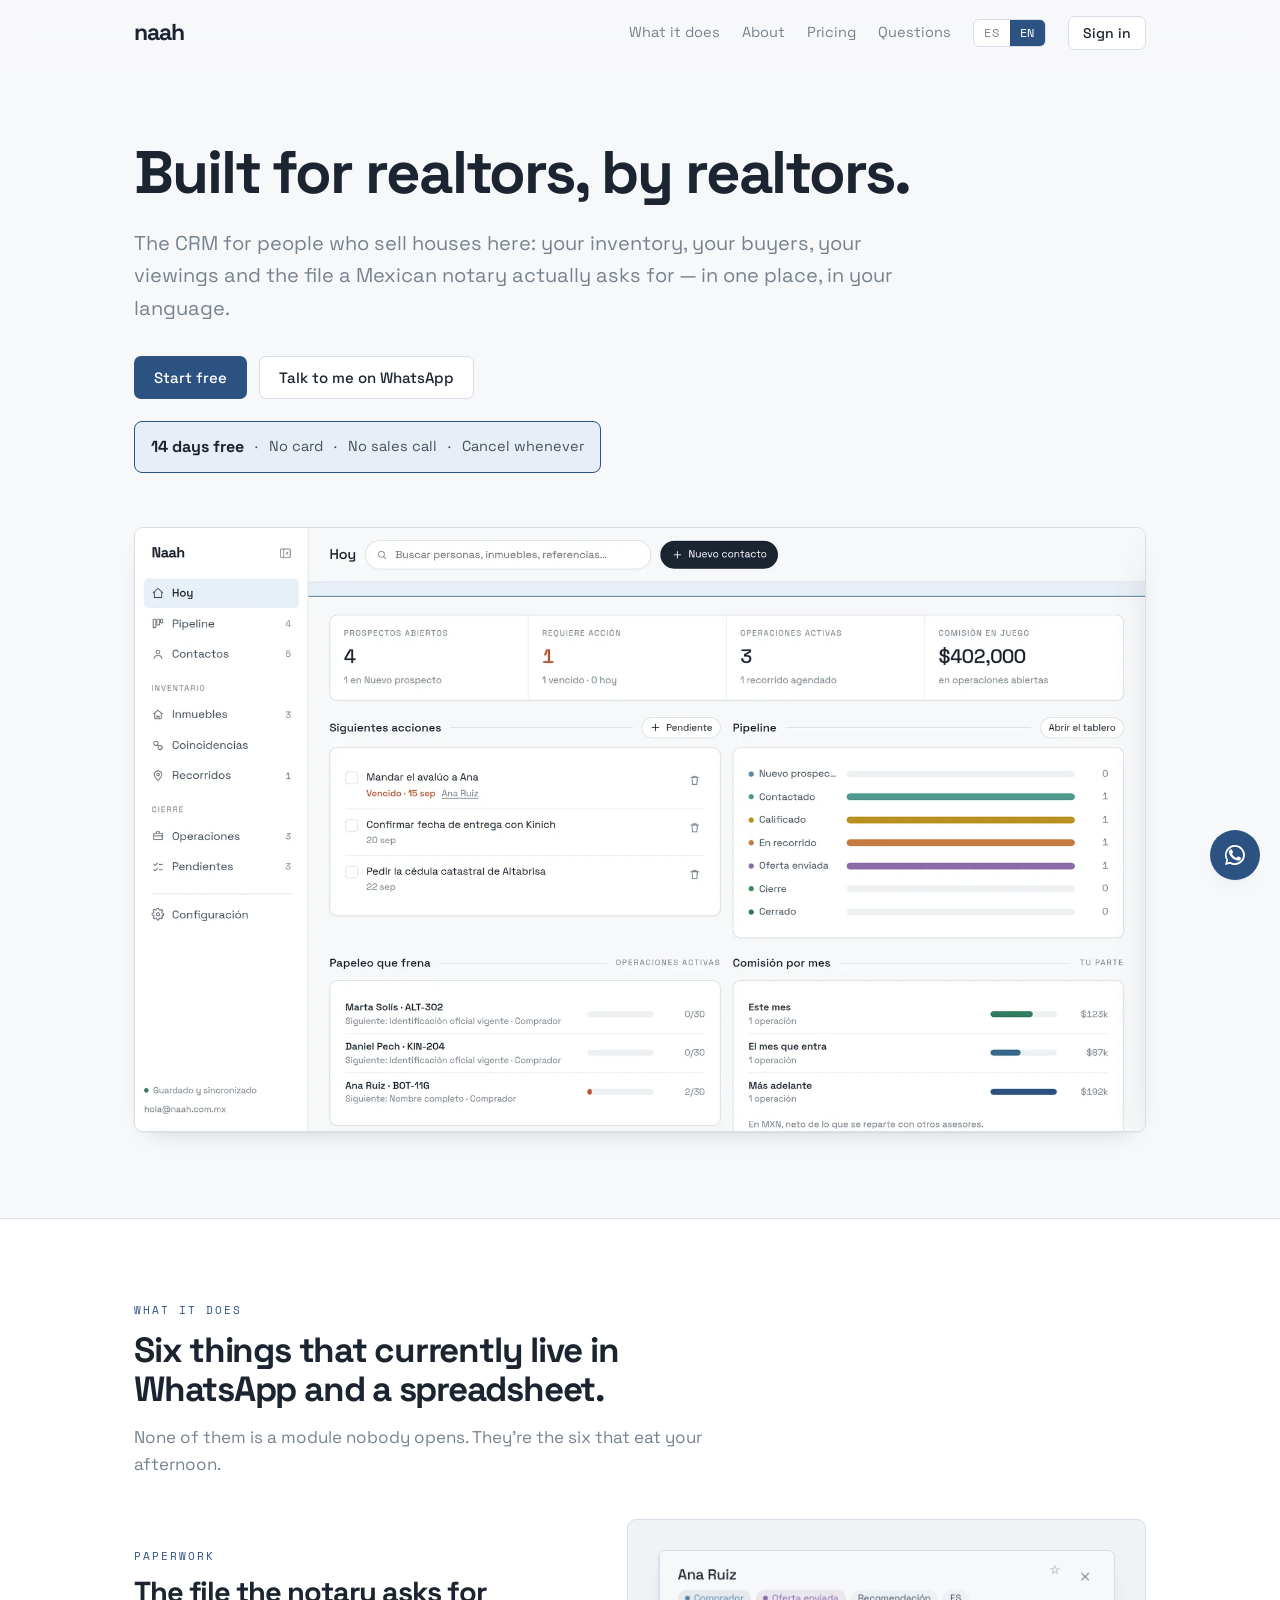
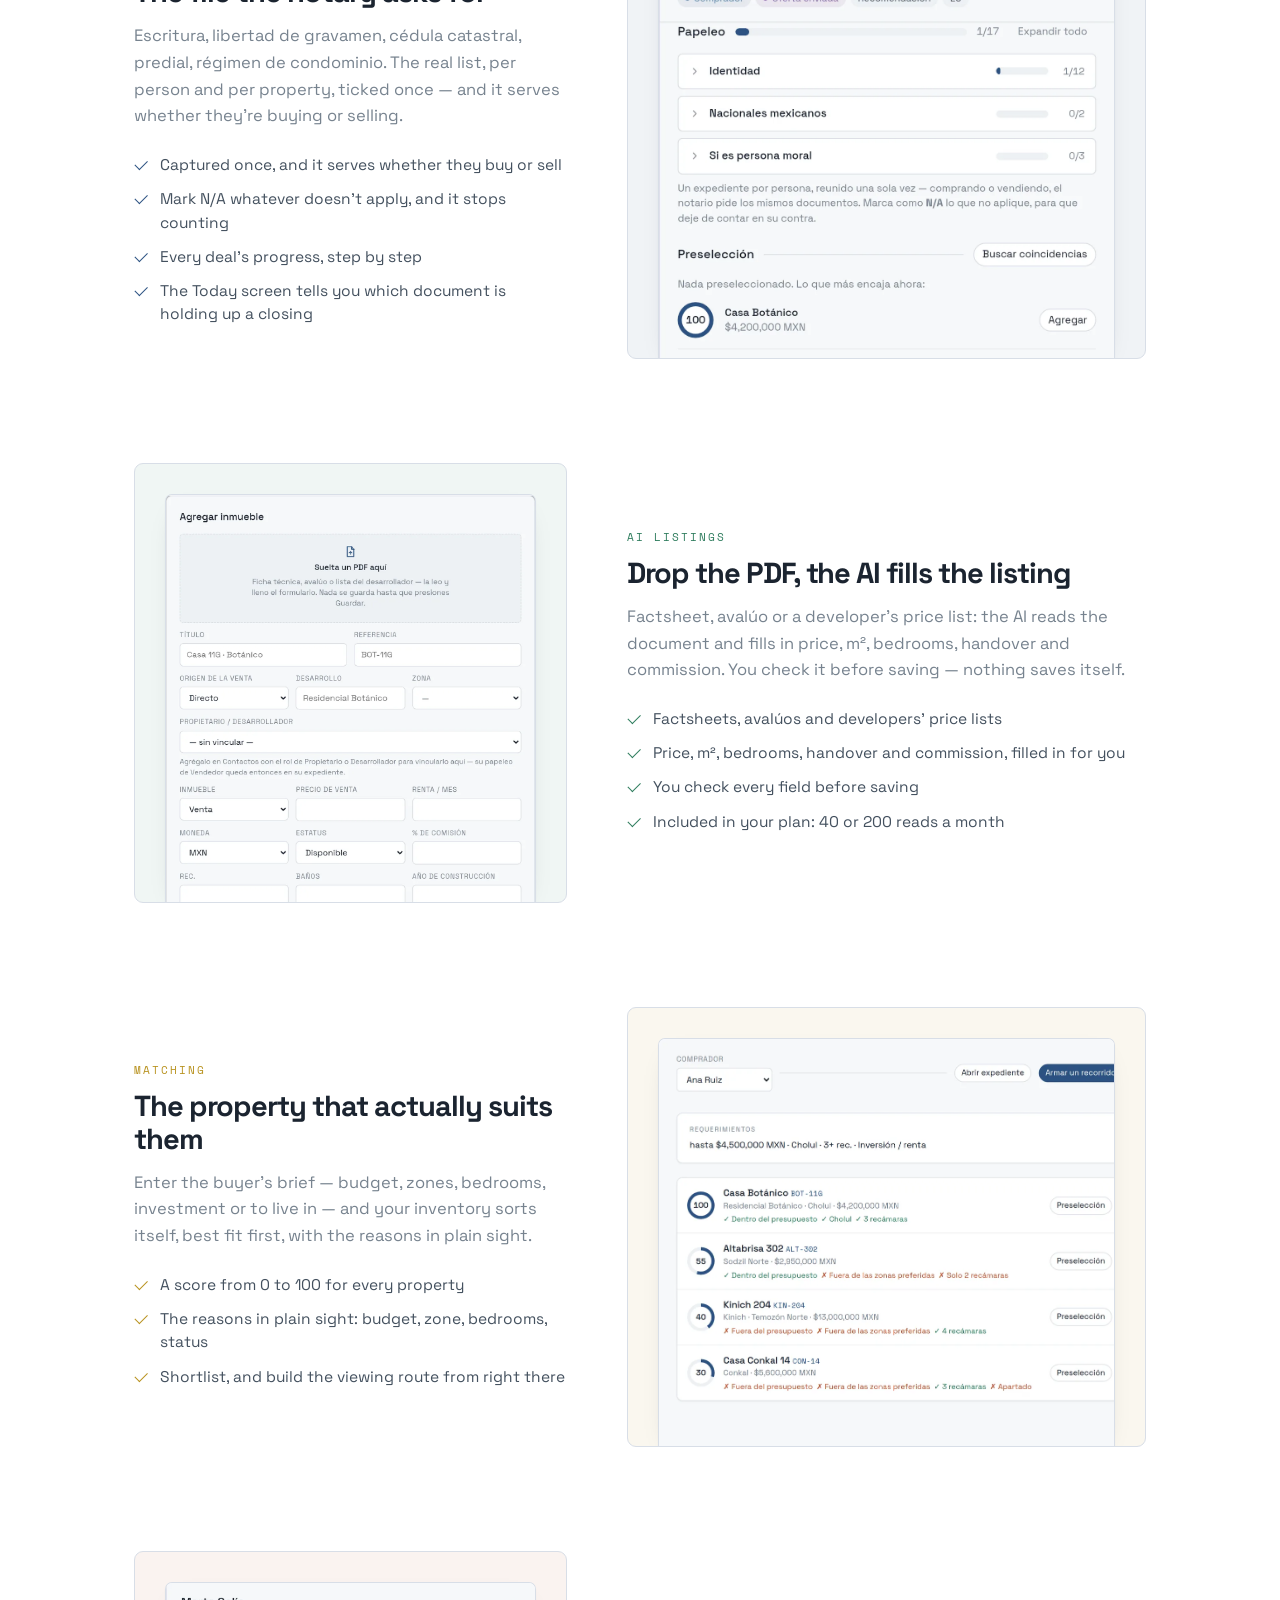
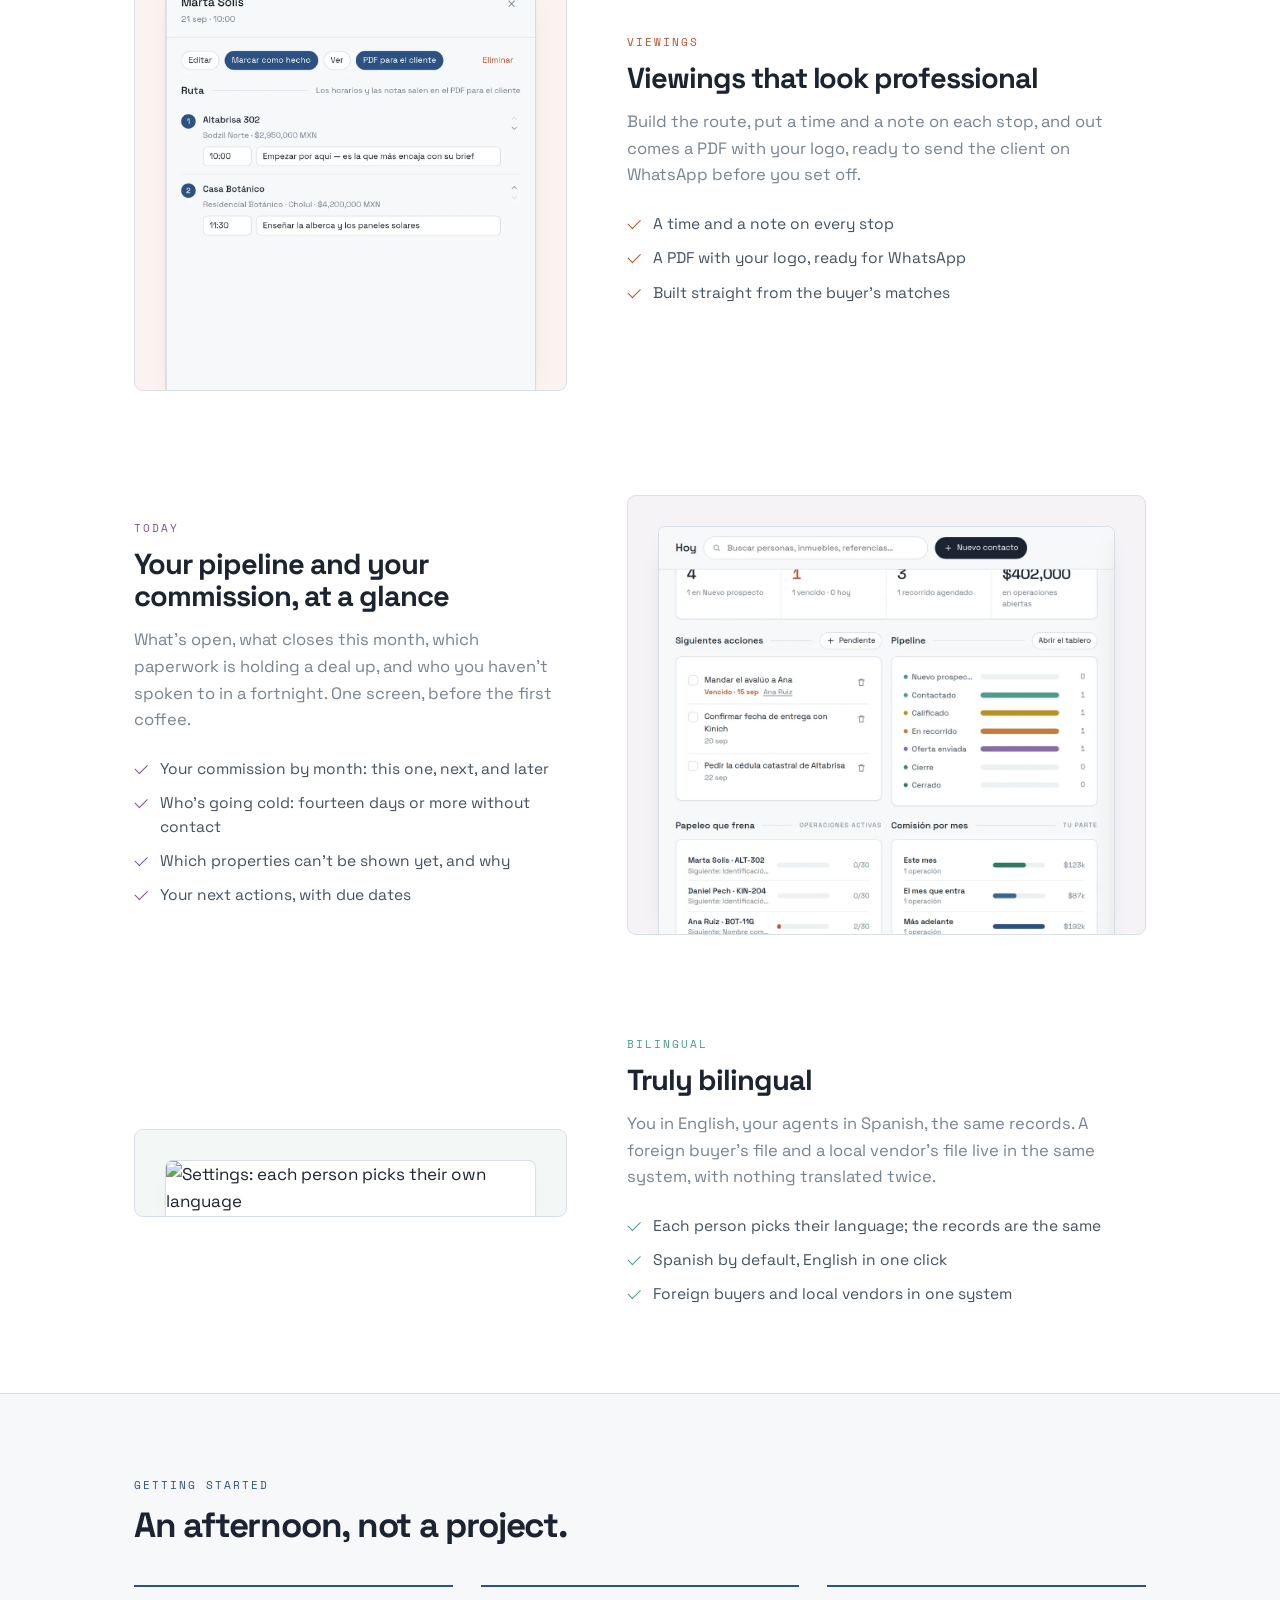
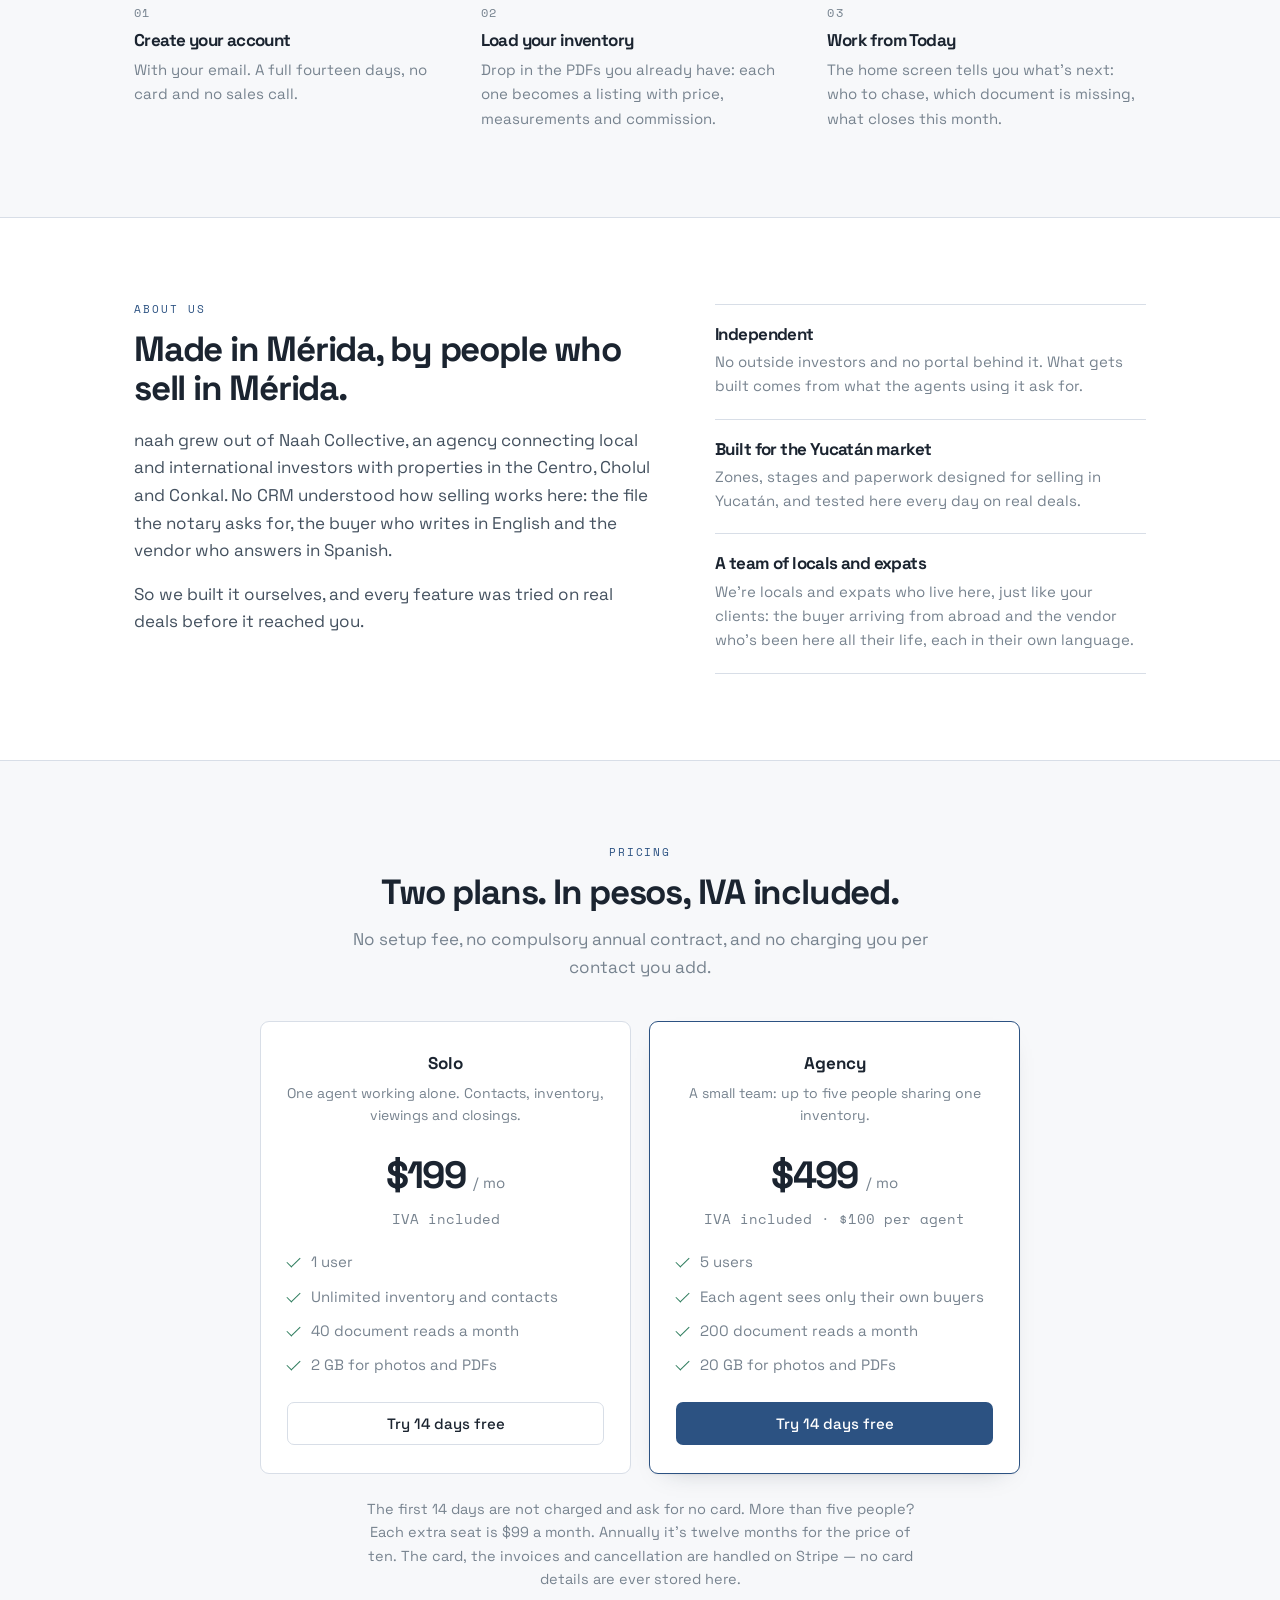
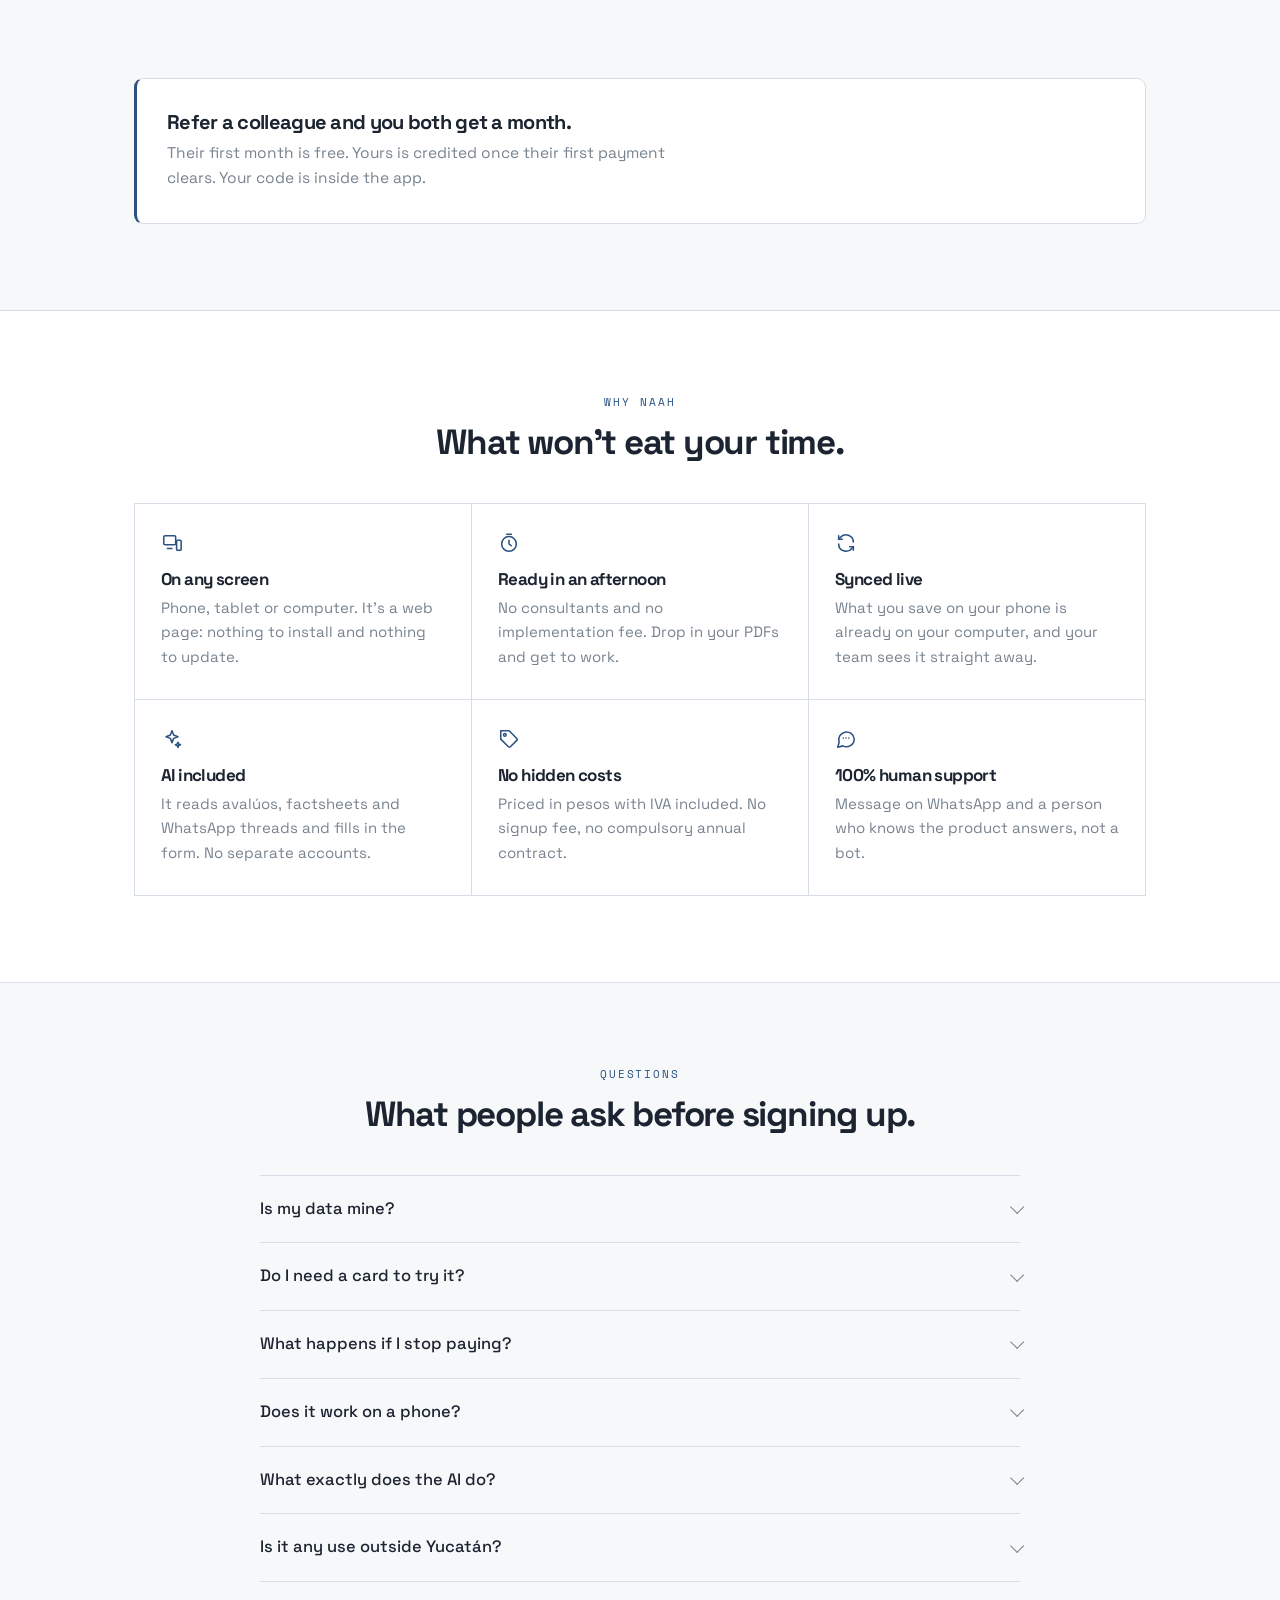
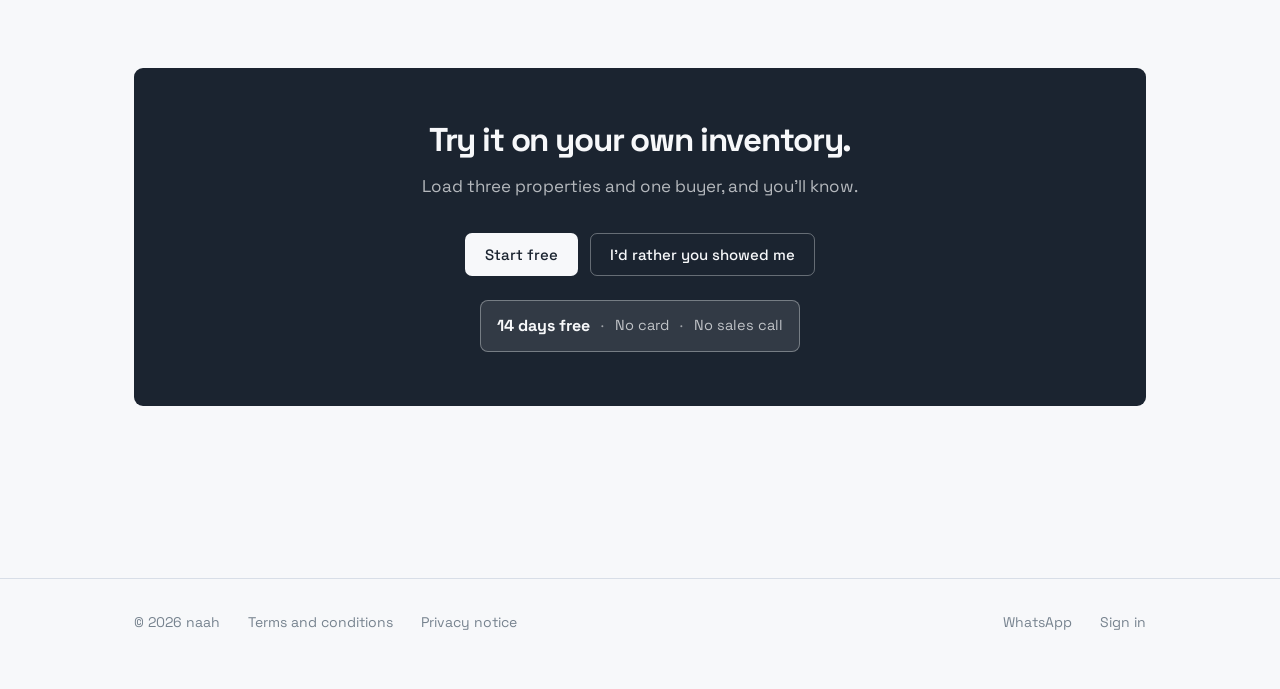
==== index.html @ 0af2cbfb "bilingual image" ====
<!doctype html>
<html lang="es">
<head>
<meta charset="utf-8">
<meta name="viewport" content="width=device-width,initial-scale=1,viewport-fit=cover">
<title>naah — CRM inmobiliario</title>
<meta name="description" content="Hecho por asesores, para asesores. Cartera, prospectos, recorridos y el expediente que pide el notario, en un solo lugar. En español y en inglés. 14 días gratis, sin tarjeta.">
<meta name="theme-color" content="#F7F8FA">
<link rel="canonical" href="https://www.naah.com.mx/">

<meta property="og:type" content="website">
<meta property="og:site_name" content="naah">
<meta property="og:title" content="naah — CRM inmobiliario">
<meta property="og:description" content="Hecho por asesores, para asesores. Tu cartera, tus prospectos y tu papeleo en un solo lugar.">
<meta property="og:url" content="https://www.naah.com.mx/">
<meta property="og:image" content="https://www.naah.com.mx/naah-share.jpg">
<meta property="og:image:type" content="image/jpeg">
<meta property="og:image:width" content="1200">
<meta property="og:image:height" content="630">
<meta property="og:image:alt" content="naah, CRM inmobiliario: hecho por asesores, para asesores.">
<meta property="og:locale" content="es_MX">
<meta property="og:locale:alternate" content="en_US">
<meta name="twitter:card" content="summary_large_image">
<meta name="twitter:image" content="https://www.naah.com.mx/naah-share.jpg">

<link rel="preconnect" href="https://fonts.googleapis.com">
<link rel="preconnect" href="https://fonts.gstatic.com" crossorigin>
<link rel="stylesheet" href="https://fonts.googleapis.com/css2?family=Space+Grotesk:wght@400;500;700&family=Space+Mono:wght@400;700&display=swap">

<link rel="icon" href="data:image/svg+xml,<svg xmlns='http://www.w3.org/2000/svg' viewBox='0 0 100 100'><rect width='100' height='100' rx='22' fill='%232C5282'/><g transform='translate(50 50) scale(0.74) translate(-50 -50)'><path d='M16 84V52a34 34 0 0 1 68 0v32H64V52a14 14 0 0 0-28 0v32Z' fill='%23FFFDF8'/></g></svg>">

<style>
/* ============================================================
   naah — Harbour. Cool greys, one blue, and colour kept back for
   the six things the product actually does.

   Light only, on purpose: this page is read once, in daylight,
   usually on a phone between viewings.
   ============================================================ */
:root{
  color-scheme: light;
  --ground:#F7F8FA;
  --paper:#FFFFFF;
  --ink:#1B2430;
  --ink-2:#44515F;
  --muted:#77838F;
  --line:#D8DEE7;
  --line-soft:#EAEEF3;
  --accent:#2C5282;
  --accent-deep:#23436B;
  --accent-on:#FFFFFF;
  --wash:#E7EEF6;
  --good:#2F7D5E;
  --shadow:0 1px 2px rgba(27,36,48,.04), 0 10px 26px -18px rgba(27,36,48,.35);
  --radius:9px;
}

*{box-sizing:border-box}
html{scroll-behavior:smooth}
body{
  margin:0; background:var(--ground); color:var(--ink);
  font:400 17px/1.62 "Space Grotesk", system-ui, -apple-system, sans-serif;
  -webkit-font-smoothing:antialiased;
}
.wrap{max-width:1060px;margin:0 auto;padding:0 24px}
h1,h2,h3{margin:0;line-height:1.13;letter-spacing:-.035em;font-weight:700}
p{margin:0}
a{color:inherit}
code{font-family:"Space Mono",ui-monospace,monospace;font-size:.9em}

/* --- top bar --- */
header{
  position:sticky;top:0;z-index:50;
  background:color-mix(in srgb, var(--ground) 88%, transparent);
  backdrop-filter:saturate(140%) blur(12px);
  border-bottom:1px solid transparent;transition:border-color .2s;
}
header.scrolled{border-bottom-color:var(--line)}
.bar{display:flex;align-items:center;gap:16px;height:66px}
.mark{text-decoration:none;font-weight:700;font-size:23px;letter-spacing:-.05em}
.bar nav{margin-left:auto;display:flex;align-items:center;gap:22px}
.bar nav a.navlink{color:var(--muted);text-decoration:none;font-size:14.5px}
.bar nav a.navlink:hover{color:var(--ink)}
@media (max-width:780px){ .bar nav a.navlink{display:none} }

.langtog{display:flex;border:1px solid var(--line);border-radius:6px;overflow:hidden;background:var(--paper)}
.langtog button{
  border:0;background:transparent;color:var(--muted);cursor:pointer;
  font:400 12px/1 "Space Mono",monospace;padding:7px 10px;letter-spacing:.06em;
}
.langtog button[aria-pressed="true"]{background:var(--accent);color:var(--accent-on)}

.btn{
  display:inline-flex;align-items:center;justify-content:center;gap:8px;
  border-radius:7px;text-decoration:none;cursor:pointer;border:1px solid transparent;
  font:500 15px/1 "Space Grotesk",sans-serif;padding:13px 19px;white-space:nowrap;
  transition:transform .12s ease, box-shadow .12s ease, background .12s ease, border-color .12s ease;
}
.btn:active{transform:translateY(1px)}
.btn-primary{background:var(--accent);color:var(--accent-on)}
.btn-primary:hover{background:var(--accent-deep);box-shadow:var(--shadow)}
.btn-ghost{background:var(--paper);color:var(--ink);border-color:var(--line)}
.btn-ghost:hover{border-color:var(--accent)}
.btn-sm{padding:9px 14px;font-size:14px}
.btn svg{width:17px;height:17px;flex:none}

/* --- hero --- */
.hero{padding:72px 0 0;max-width:820px}
.hero h1{font-size:clamp(36px,5.8vw,60px)}
.hero .lede{margin-top:20px;font-size:clamp(17px,2.1vw,20px);color:var(--muted);max-width:60ch}
.cta{display:flex;flex-wrap:wrap;gap:12px;margin-top:32px}

/* The trial is the whole offer, so it gets its own box rather than a
   footnote in grey. */
.trial{
  margin-top:22px;display:inline-flex;align-items:center;gap:11px;flex-wrap:wrap;
  background:var(--wash);border:1px solid var(--accent);
  border-radius:8px;padding:12px 16px;
}
.trial b{font-size:16px}
.trial span{color:var(--ink-2);font-size:14.5px}
.trial .dot{color:var(--accent)}

/* --- one still screen under the hero --- */
.reel{margin:54px 0 86px}
.reel .frame{
  border:1px solid var(--line);border-radius:var(--radius);background:var(--paper);
  box-shadow:var(--shadow);overflow:hidden;
}
.reel .frame img{display:block;width:100%;height:auto}

/* --- sections --- */
/* The header is sticky, so an anchor jump has to stop short of it or
   the heading it jumped to ends up underneath. */
section[id], #top{scroll-margin-top:84px}
section{padding:86px 0}
/* Sections alternate between the grey ground and white sheets with a
   faint rule top and bottom, so the page reads as chapters rather
   than one long scroll. Two grey sections in a row share their gap. */
section:not(.sheet) + section:not(.sheet){padding-top:0}
.sheet{background:var(--paper);border-top:1px solid var(--line);border-bottom:1px solid var(--line)}
.sechead{max-width:640px;margin-bottom:40px}
.sechead.mid{margin-left:auto;margin-right:auto;text-align:center}
.sechead h2{font-size:clamp(26px,3.6vw,35px)}
.sechead p{margin-top:14px;color:var(--muted);font-size:17px}
.kicker{
  font:400 11px/1 "Space Mono",ui-monospace,monospace;letter-spacing:.18em;
  text-transform:uppercase;color:var(--accent);display:block;margin-bottom:15px;
}

/* --- the six things, one row each, screen alternating sides ---
   Each keeps its own hue, but only on the label, the ticks and a
   faint wash behind its screen. */
.feats{display:grid;gap:104px}
.feat{display:grid;grid-template-columns:minmax(0,5fr) minmax(0,6fr);gap:60px;align-items:center}
.feat:nth-child(even) .copy{order:2}
.feat .tag{
  font:400 11px/1 "Space Mono",ui-monospace,monospace;letter-spacing:.18em;
  text-transform:uppercase;color:var(--hue);display:block;margin-bottom:14px;
}
.feat h3{font-size:clamp(23px,2.7vw,29px);margin-bottom:14px}
.feat p{color:var(--muted);font-size:16.5px}
.feat ul{list-style:none;margin:24px 0 0;padding:0;display:grid;gap:11px}
.feat li{position:relative;padding-left:26px;font-size:15.5px;color:var(--ink-2);line-height:1.5}
.feat li::before{
  content:"";position:absolute;left:1px;top:6px;width:11px;height:5.5px;
  border-left:1.8px solid var(--hue);border-bottom:1.8px solid var(--hue);
  transform:rotate(-45deg);
}
/* The screens are tall crops of the app; the frame shows the top of
   each, which is where the point of it sits. */
.feat .shot{
  margin:0;height:440px;overflow:hidden;
  padding:30px 30px 0;border-radius:var(--radius);border:1px solid var(--line);
  background:color-mix(in srgb, var(--hue) 7%, var(--paper));
}
.feat .shot img{
  display:block;width:100%;height:100%;object-fit:cover;object-position:left top;
  border:1px solid var(--line);border-bottom:0;border-radius:7px 7px 0 0;
  box-shadow:var(--shadow);background:var(--paper);
}
/* A screen that is wider than tall is shown whole, and the frame
   follows its height instead of cropping it. */
.feat .shot.fit{height:auto}
.feat .shot.fit img{height:auto;object-fit:initial}
@media (max-width:820px){
  .feats{gap:72px}
  .feat{grid-template-columns:1fr;gap:28px}
  .feat:nth-child(even) .copy{order:0}
  .feat .shot{height:340px;padding:20px 20px 0}
}

/* --- about --- */
.about{display:grid;grid-template-columns:minmax(0,6fr) minmax(0,5fr);gap:64px;align-items:start}
.about .sechead{margin-bottom:0}
.about .story{margin-top:18px;color:var(--ink-2);font-size:17px;display:grid;gap:16px;max-width:58ch}
.about .facts{display:grid;gap:0;border-top:1px solid var(--line)}
.about .fact{padding:20px 0;border-bottom:1px solid var(--line)}
.about .fact h3{font-size:17px;margin-bottom:6px}
.about .fact p{color:var(--muted);font-size:15px}
@media (max-width:820px){ .about{grid-template-columns:1fr;gap:36px} }

/* --- why naah: six short reasons on a hairline grid --- */
.whys{
  display:grid;grid-template-columns:repeat(3,1fr);
  border-top:1px solid var(--line);border-left:1px solid var(--line);
}
.why{padding:28px 26px 30px;border-right:1px solid var(--line);border-bottom:1px solid var(--line)}
.why svg{width:22px;height:22px;stroke:var(--accent);fill:none;stroke-width:1.7;
  stroke-linecap:round;stroke-linejoin:round;display:block;margin-bottom:16px}
.why h3{font-size:17px;margin-bottom:7px}
.why p{color:var(--muted);font-size:15px}
@media (max-width:920px){ .whys{grid-template-columns:repeat(2,1fr)} }
@media (max-width:600px){ .whys{grid-template-columns:1fr} }

/* --- steps --- */
.steps{display:grid;gap:28px;grid-template-columns:repeat(3,1fr);counter-reset:s}
@media (max-width:780px){ .steps{grid-template-columns:1fr;gap:22px} }
.step{padding-top:20px;border-top:2px solid var(--accent);counter-increment:s}
.step::before{
  content:counter(s,decimal-leading-zero);display:block;margin-bottom:12px;
  font:400 11.5px/1 "Space Mono",ui-monospace,monospace;color:var(--muted);letter-spacing:.12em;
}
.step h3{font-size:17px;margin-bottom:8px}
.step p{color:var(--muted);font-size:15px}

/* --- pricing, centred --- */
.plans{display:grid;gap:18px;grid-template-columns:repeat(2,1fr);max-width:760px;margin:0 auto}
@media (max-width:700px){ .plans{grid-template-columns:1fr} }
.plan{
  background:var(--paper);border:1px solid var(--line);border-radius:var(--radius);
  padding:28px 26px;display:flex;flex-direction:column;text-align:center;
}
.plan.featured{border-color:var(--accent);box-shadow:var(--shadow)}
.plan .pname{font-weight:700;font-size:17px}
.plan .pwho{color:var(--muted);font-size:14px;margin-top:4px;min-height:44px}
.plan .price{margin:18px 0 2px;font-size:38px;font-weight:700;letter-spacing:-.045em}
.plan .price span{font-size:15px;font-weight:400;color:var(--muted);letter-spacing:0}
.plan .iva{font-size:13.5px;color:var(--muted);font-family:"Space Mono",monospace}
.plan ul{list-style:none;margin:20px 0 24px;padding:0;display:grid;gap:10px;text-align:left}
.plan li{position:relative;padding-left:24px;font-size:15px;color:var(--muted)}
.plan li::before{
  content:"";position:absolute;left:0;top:7px;width:12px;height:6px;
  border-left:1.8px solid var(--good);border-bottom:1.8px solid var(--good);
  transform:rotate(-45deg);
}
.plan .btn{margin-top:auto}
.pricenote{margin:24px auto 0;font-size:14.5px;color:var(--muted);max-width:62ch;text-align:center}

/* --- referral --- */
.refer{
  background:var(--paper);border:1px solid var(--line);border-left:3px solid var(--accent);
  border-radius:var(--radius);padding:32px 30px;
}
.refer h3{font-size:20px;margin-bottom:8px}
.refer p{color:var(--muted);font-size:15.5px;max-width:52ch}

/* --- faq --- */
.faq{max-width:760px;border-top:1px solid var(--line);margin:0 auto}
.faq details{border-bottom:1px solid var(--line)}
.faq summary{
  cursor:pointer;list-style:none;padding:20px 0;font-weight:500;font-size:16.5px;
  display:flex;align-items:center;gap:14px;
}
.faq summary::-webkit-details-marker{display:none}
.faq summary::after{
  content:"";margin-left:auto;width:9px;height:9px;flex:none;
  border-right:1.7px solid var(--muted);border-bottom:1.7px solid var(--muted);
  transform:rotate(45deg) translateY(-3px);transition:transform .18s ease;
}
.faq details[open] summary::after{transform:rotate(225deg) translateY(-2px)}
.faq .ans{padding:0 0 22px;color:var(--muted);font-size:15.5px;max-width:64ch}

/* --- closing band --- */
.band{
  background:var(--ink);color:#F7F8FA;border-radius:var(--radius);
  padding:54px 44px;text-align:center;
}
.band h2{font-size:clamp(25px,3.4vw,33px)}
.band p{margin-top:14px;color:rgba(247,248,250,.7);font-size:17px}
.band .cta{justify-content:center}
.band .btn-primary{background:#F7F8FA;color:var(--ink)}
.band .btn-primary:hover{background:#fff}
.band .btn-ghost{background:transparent;color:#F7F8FA;border-color:rgba(247,248,250,.34)}
.band .btn-ghost:hover{border-color:#F7F8FA}
.band .trial{
  background:rgba(247,248,250,.1);border-color:rgba(247,248,250,.35);
  color:#F7F8FA;margin-top:24px;
}
.band .trial span{color:rgba(247,248,250,.72)}
.band .trial .dot{color:rgba(247,248,250,.55)}

/* --- footer --- */
footer{margin-top:86px;border-top:1px solid var(--line);padding:32px 0 56px}
.foot{display:flex;flex-wrap:wrap;gap:14px 28px;align-items:center;font-size:14px;color:var(--muted)}
.foot a{text-decoration:none}
.foot a:hover{color:var(--ink)}
.foot .spacer{margin-left:auto}

.wafloat{
  position:fixed;right:20px;bottom:20px;z-index:60;
  width:50px;height:50px;border-radius:50%;display:grid;place-items:center;
  background:var(--accent);color:#fff;box-shadow:var(--shadow);
  text-decoration:none;transition:transform .14s ease;
}
.wafloat:hover{transform:scale(1.06)}
.wafloat svg{width:24px;height:24px;fill:currentColor}
@media (max-width:640px){ .wafloat{right:14px;bottom:14px} }

@media (prefers-reduced-motion: reduce){
  *{transition:none !important;animation:none !important}
  html{scroll-behavior:auto}
}
</style>
</head>

<body>

<header id="top">
  <div class="wrap bar">
    <a class="mark" href="#top">naah</a>
    <nav>
      <a class="navlink" href="#que-hace" data-t="nav1">Qué hace</a>
      <a class="navlink" href="#nosotros" data-t="nav4">Nosotros</a>
      <a class="navlink" href="#precios" data-t="nav2">Precios</a>
      <a class="navlink" href="#preguntas" data-t="nav3">Preguntas</a>
      <div class="langtog" role="group" aria-label="Idioma / Language">
        <button type="button" data-lang="es" aria-pressed="true">ES</button>
        <button type="button" data-lang="en" aria-pressed="false">EN</button>
      </div>
      <a class="btn btn-ghost btn-sm js-app" href="#" data-t="signin">Entrar</a>
    </nav>
  </div>
</header>

<main>

  <div class="wrap">
    <div class="hero">
      <h1 data-t="h1">Hecho por asesores, para asesores.</h1>
      <p class="lede" data-t="lede">El CRM para quien vende casas aquí: tu cartera, tus prospectos, tus recorridos y el expediente que pide el notario, en un solo lugar y en tu idioma.</p>
      <div class="cta">
        <a class="btn btn-primary js-app" href="#" data-t="cta1">Empieza gratis</a>
        <a class="btn btn-ghost js-wa" href="#" data-t="cta2">
          <svg viewBox="0 0 24 24" fill="currentColor" aria-hidden="true"><path d="M17.5 14.4c-.3-.2-1.7-.9-2-1-.3-.1-.5-.2-.7.1-.2.3-.7 1-.9 1.2-.2.2-.3.2-.6.1-1.8-.9-3-1.6-4.2-3.6-.3-.5.3-.5.9-1.6.1-.2 0-.4 0-.5 0-.2-.7-1.6-.9-2.2-.2-.6-.5-.5-.7-.5h-.6c-.2 0-.5.1-.8.4-.3.3-1 1-1 2.5s1.1 2.9 1.2 3.1c.2.2 2.1 3.2 5.1 4.4 1.9.8 2.6.9 3.5.8.6-.1 1.7-.7 1.9-1.4.2-.7.2-1.2.2-1.4-.1-.1-.3-.2-.5-.4z"/><path d="M12 2a10 10 0 00-8.6 15.1L2 22l5-1.3A10 10 0 1012 2zm0 18.2c-1.6 0-3.1-.4-4.4-1.2l-.3-.2-3 .8.8-2.9-.2-.3A8.2 8.2 0 1112 20.2z"/></svg>
          Habla conmigo por WhatsApp</a>
      </div>
      <p class="trial">
        <b data-t="trial1">14 días gratis</b>
        <span class="dot">·</span>
        <span data-t="trial2">Sin tarjeta</span>
        <span class="dot">·</span>
        <span data-t="trial3">Sin llamada de ventas</span>
        <span class="dot">·</span>
        <span data-t="trial4">Cancelas cuando quieras</span>
      </p>
    </div>

    <div class="reel">
      <div class="frame">
        <img src="shots/hoy.webp" width="1680" height="1003" alt="La pantalla de Hoy: prospectos, pendientes, pipeline y comisión" data-ta="heroalt">
      </div>
    </div>
  </div>


  <section id="que-hace" class="sheet">
    <div class="wrap">
      <div class="sechead">
        <span class="kicker" data-t="k1">Qué hace</span>
        <h2 data-t="h2a">Seis cosas que hoy viven en WhatsApp y en una hoja de cálculo.</h2>
        <p data-t="p2a">Ninguna es un módulo que nadie abre. Son las seis que te quitan la tarde.</p>
      </div>

      <div class="feats">

        <article class="feat" style="--hue:#2C5282">
          <div class="copy">
            <span class="tag" data-t="f1k">Expediente</span>
            <h3 data-t="f1h">El expediente que pide el notario</h3>
            <p data-t="f1p">Escritura, libertad de gravamen, cédula catastral, predial, régimen de condominio. La lista real, por persona y por inmueble, marcada una sola vez — y sirve igual si compra o si vende.</p>
            <ul>
            <li data-t="f1b1">Se captura una vez y sirve si compra o si vende</li>
            <li data-t="f1b2">Marcas N/A lo que no aplica, y deja de contar</li>
            <li data-t="f1b3">El avance de cada operación, paso por paso</li>
            <li data-t="f1b4">La pantalla de Hoy te dice qué papel está frenando un cierre</li>
            </ul>
          </div>
          <figure class="shot"><img src="shots/b1-expediente.webp" alt="El expediente de una compradora, con el avance de cada documento" data-ta="f1alt" loading="lazy"></figure>
        </article>

        <article class="feat" style="--hue:#2F7D5E">
          <div class="copy">
            <span class="tag" data-t="f2k">Fichas con IA</span>
            <h3 data-t="f2h">Sueltas el PDF y la IA llena la ficha</h3>
            <p data-t="f2p">Ficha técnica, avalúo o lista de precios del desarrollador: la inteligencia artificial lee el documento y llena precio, m², recámaras, entrega y comisión. Tú revisas antes de guardar — nada se guarda solo.</p>
            <ul>
            <li data-t="f2b1">Fichas técnicas, avalúos y listas de precios de desarrolladores</li>
            <li data-t="f2b2">Precio, m², recámaras, entrega y comisión, llenos por ti</li>
            <li data-t="f2b3">Revisas cada campo antes de guardar</li>
            <li data-t="f2b4">Incluido en tu plan: 40 o 200 lecturas al mes</li>
            </ul>
          </div>
          <figure class="shot"><img src="shots/b2-pdf.webp" alt="Un PDF soltado en el formulario de un inmueble nuevo" data-ta="f2alt" loading="lazy"></figure>
        </article>

        <article class="feat" style="--hue:#B8921F">
          <div class="copy">
            <span class="tag" data-t="f3k">Coincidencias</span>
            <h3 data-t="f3h">El inmueble que sí le sirve</h3>
            <p data-t="f3p">Capturas el brief del comprador — presupuesto, zonas, recámaras, si es inversión o para vivir — y tu inventario se ordena solo, del que más encaja al que menos, con el porqué a la vista.</p>
            <ul>
            <li data-t="f3b1">Una calificación de 0 a 100 para cada inmueble</li>
            <li data-t="f3b2">El porqué a la vista: presupuesto, zona, recámaras, estatus</li>
            <li data-t="f3b3">Preseleccionas y armas el recorrido desde ahí mismo</li>
            </ul>
          </div>
          <figure class="shot"><img src="shots/b3-match.webp" alt="El inventario ordenado contra el brief de un comprador" data-ta="f3alt" loading="lazy"></figure>
        </article>

        <article class="feat" style="--hue:#B4552F">
          <div class="copy">
            <span class="tag" data-t="f4k">Recorridos</span>
            <h3 data-t="f4h">Recorridos que se ven profesionales</h3>
            <p data-t="f4p">Armas la ruta, pones hora y notas en cada parada, y sale un PDF con tu logotipo listo para mandarle al cliente por WhatsApp antes de salir.</p>
            <ul>
            <li data-t="f4b1">Hora y nota en cada parada</li>
            <li data-t="f4b2">Un PDF con tu logotipo, listo para WhatsApp</li>
            <li data-t="f4b3">Se arma directo desde las coincidencias del comprador</li>
            </ul>
          </div>
          <figure class="shot"><img src="shots/b4-recorrido.webp" alt="Un recorrido con dos paradas, hora y notas" data-ta="f4alt" loading="lazy"></figure>
        </article>

        <article class="feat" style="--hue:#7A5391">
          <div class="copy">
            <span class="tag" data-t="f5k">Hoy</span>
            <h3 data-t="f5h">Tu pipeline y tu comisión, de un vistazo</h3>
            <p data-t="f5p">Cuánto tienes abierto, qué se cierra este mes, qué papeleo está frenando una operación y a quién llevas dos semanas sin contactar. Una pantalla, antes del primer café.</p>
            <ul>
            <li data-t="f5b1">Tu comisión por mes: este, el que entra y más adelante</li>
            <li data-t="f5b2">Quién se está enfriando: catorce días o más sin contacto</li>
            <li data-t="f5b3">Qué inmuebles aún no se pueden mostrar, y por qué</li>
            <li data-t="f5b4">Tus siguientes acciones, con fecha de vencimiento</li>
            </ul>
          </div>
          <figure class="shot"><img src="shots/b5-comision.webp" alt="La pantalla de Hoy: pipeline, papeleo y comisión" data-ta="f5alt" loading="lazy"></figure>
        </article>

        <article class="feat" style="--hue:#4E9A8F">
          <div class="copy">
            <span class="tag" data-t="f6k">Bilingüe</span>
            <h3 data-t="f6h">Bilingüe de verdad</h3>
            <p data-t="f6p">Tú en inglés, tus asesores en español, los mismos registros. El expediente de un comprador extranjero y el de un vendedor local viven en el mismo sistema, sin traducir nada dos veces.</p>
            <ul>
            <li data-t="f6b1">Cada persona elige su idioma; los registros son los mismos</li>
            <li data-t="f6b2">Español por defecto, inglés con un clic</li>
            <li data-t="f6b3">Compradores extranjeros y vendedores locales en un solo sistema</li>
            </ul>
          </div>
          <figure class="shot fit"><img src="shots/b6-idioma.webp" alt="Ajustes: cada persona elige su idioma" data-ta="f6alt" loading="lazy"></figure>
        </article>

      </div>
    </div>
  </section>


  <section>
    <div class="wrap">
      <div class="sechead">
        <span class="kicker" data-t="k2">Cómo se empieza</span>
        <h2 data-t="h2b">Una tarde, no un proyecto.</h2>
      </div>
      <div class="steps">
        <div class="step">
          <h3 data-t="s1h">Creas tu cuenta</h3>
          <p data-t="s1p">Con tu correo. Catorce días completos, sin tarjeta y sin llamada de ventas.</p>
        </div>
        <div class="step">
          <h3 data-t="s2h">Subes tu inventario</h3>
          <p data-t="s2p">Suelta los PDFs que ya tienes: cada uno se convierte en una ficha con precio, medidas y comisión.</p>
        </div>
        <div class="step">
          <h3 data-t="s3h">Trabajas desde Hoy</h3>
          <p data-t="s3p">La pantalla de inicio te dice qué sigue: a quién buscar, qué papel falta, qué se cierra este mes.</p>
        </div>
      </div>
    </div>
  </section>


  <section id="nosotros" class="sheet">
    <div class="wrap about">
      <div>
        <div class="sechead">
          <span class="kicker" data-t="k5">Nosotros</span>
          <h2 data-t="h2e">Hecho en Mérida, por gente que vende en Mérida.</h2>
        </div>
        <div class="story">
          <p data-t="ab1">naah nació dentro de Naah Collective, una inmobiliaria que conecta a inversionistas locales y extranjeros con propiedades en el Centro, Cholul y Conkal. Ningún CRM entendía cómo se vende aquí: el expediente que pide el notario, el comprador que escribe en inglés y el vendedor que contesta en español.</p>
          <p data-t="ab2">Así que lo construimos nosotros, y cada función se probó primero en operaciones reales antes de llegar a ti.</p>
        </div>
      </div>
      <div class="facts">
        <div class="fact">
          <h3 data-t="ab3h">Independiente</h3>
          <p data-t="ab3p">Sin inversionistas de fuera y sin un portal detrás. Lo que se construye sale de lo que piden los asesores que lo usan.</p>
        </div>
        <div class="fact">
          <h3 data-t="ab4h">Hecho para el mercado yucateco</h3>
          <p data-t="ab4p">Zonas, etapas y papeleo pensados para vender en Yucatán, y probados aquí a diario en operaciones reales.</p>
        </div>
        <div class="fact">
          <h3 data-t="ab5h">Un equipo local y extranjero</h3>
          <p data-t="ab5p">Somos locales y extranjeros que vivimos aquí, igual que tus clientes: el comprador que llega de fuera y el vendedor de toda la vida, cada uno en su idioma.</p>
        </div>
      </div>
    </div>
  </section>


  <section id="precios">
    <div class="wrap">
      <div class="sechead mid">
        <span class="kicker" data-t="k3">Precios</span>
        <h2 data-t="h2c">Dos planes. En pesos, con IVA incluido.</h2>
        <p data-t="p2c">Sin costo de instalación, sin contrato anual obligatorio y sin cobrar por cada contacto que agregas.</p>
      </div>

      <div class="plans">
        <div class="plan">
          <div class="pname" data-t="pl1n">Individual</div>
          <div class="pwho" data-t="pl1w">Un asesor por su cuenta. Contactos, inventario, recorridos y cierres.</div>
          <div class="price">$199 <span data-t="permo">/ mes</span></div>
          <div class="iva" data-t="pl1iva">IVA incluido</div>
          <ul>
            <li data-t="pl1a">1 usuario</li>
            <li data-t="pl1b">Inventario y contactos sin límite</li>
            <li data-t="pl1c">40 lecturas de documentos al mes</li>
            <li data-t="pl1d">2 GB para fotos y PDFs</li>
          </ul>
          <a class="btn btn-ghost js-app" href="#" data-t="pl1cta">Probar 14 días gratis</a>
        </div>

        <div class="plan featured">
          <div class="pname" data-t="pl2n">Agencia</div>
          <div class="pwho" data-t="pl2w">Un equipo pequeño: hasta cinco personas compartiendo un inventario.</div>
          <div class="price">$499 <span data-t="permo2">/ mes</span></div>
          <div class="iva" data-t="pl2iva">IVA incluido · $100 por asesor</div>
          <ul>
            <li data-t="pl2a">5 usuarios</li>
            <li data-t="pl2b">Cada asesor ve solo sus compradores</li>
            <li data-t="pl2c">200 lecturas de documentos al mes</li>
            <li data-t="pl2d">20 GB para fotos y PDFs</li>
          </ul>
          <a class="btn btn-primary js-app" href="#" data-t="pl2cta">Probar 14 días gratis</a>
        </div>
      </div>

      <p class="pricenote" data-t="pnote">Los primeros 14 días no se cobran y no piden tarjeta. ¿Más de cinco personas? Cada lugar adicional cuesta $99 al mes. Al año son doce meses al precio de diez. La tarjeta, las facturas y la cancelación se manejan en Stripe — aquí nunca se guardan datos de tarjetas.</p>
    </div>
  </section>


  <section>
    <div class="wrap">
      <div class="refer">
        <h3 data-t="refh">Recomienda a un colega y los dos ganan un mes.</h3>
        <p data-t="refp">Su primer mes es gratis. El tuyo se acredita cuando su primer pago se liquida. Tu código está dentro de la app.</p>
      </div>
    </div>
  </section>


  <section id="por-que" class="sheet">
    <div class="wrap">
      <div class="sechead mid">
        <span class="kicker" data-t="k6">Por qué naah</span>
        <h2 data-t="h2f">Lo que no te va a quitar el tiempo.</h2>
      </div>
      <div class="whys">
        <div class="why">
          <svg viewBox="0 0 24 24"><rect x="3" y="4" width="13" height="10" rx="1.5"/><path d="M7 18h5"/><rect x="17" y="9" width="5" height="11" rx="1.2"/></svg>
          <h3 data-t="w1h">En cualquier pantalla</h3>
          <p data-t="w1p">Celular, tableta o computadora. Es una página web: nada que instalar y nada que actualizar.</p>
        </div>
        <div class="why">
          <svg viewBox="0 0 24 24"><circle cx="12" cy="13" r="8"/><path d="M12 9v4l2.5 2"/><path d="M9.5 2.5h5"/></svg>
          <h3 data-t="w2h">Listo en una tarde</h3>
          <p data-t="w2p">Sin consultores ni costo de implementación. Sueltas tus PDFs y empiezas a trabajar.</p>
        </div>
        <div class="why">
          <svg viewBox="0 0 24 24"><path d="M20 11a8 8 0 00-14.3-4.9L4 8"/><path d="M4 4v4h4"/><path d="M4 13a8 8 0 0014.3 4.9L20 16"/><path d="M20 20v-4h-4"/></svg>
          <h3 data-t="w3h">Sincronizado en vivo</h3>
          <p data-t="w3p">Lo que guardas en el celular ya está en la computadora, y tu equipo lo ve al momento.</p>
        </div>
        <div class="why">
          <svg viewBox="0 0 24 24"><path d="M12 3l1.8 4.7L18.5 9.5l-4.7 1.8L12 16l-1.8-4.7L5.5 9.5l4.7-1.8z"/><path d="M18.5 15.5l.8 2 2 .8-2 .8-.8 2-.8-2-2-.8 2-.8z"/></svg>
          <h3 data-t="w4h">IA incluida</h3>
          <p data-t="w4p">Lee avalúos, fichas y conversaciones de WhatsApp y llena el formulario. Sin cuentas aparte.</p>
        </div>
        <div class="why">
          <svg viewBox="0 0 24 24"><path d="M20.5 13.5l-7 7a1.5 1.5 0 01-2.1 0L3 12.1V3h9.1l8.4 8.4a1.5 1.5 0 010 2.1z"/><circle cx="7.5" cy="7.5" r="1.4"/></svg>
          <h3 data-t="w5h">Sin costos ocultos</h3>
          <p data-t="w5p">Precio en pesos con IVA incluido. Sin cuota de alta, sin contrato anual obligatorio.</p>
        </div>
        <div class="why">
          <svg viewBox="0 0 24 24"><path d="M21 12a8.5 8.5 0 01-12.4 7.5L3 21l1.5-5.4A8.5 8.5 0 1121 12z"/><path d="M9 11h.01M12 11h.01M15 11h.01"/></svg>
          <h3 data-t="w6h">Soporte 100% humano</h3>
          <p data-t="w6p">Escribes por WhatsApp y te contesta una persona que conoce el producto, no un bot.</p>
        </div>
      </div>
    </div>
  </section>


  <section id="preguntas">
    <div class="wrap">
      <div class="sechead mid">
        <span class="kicker" data-t="k4">Preguntas</span>
        <h2 data-t="h2d">Lo que preguntan antes de entrar.</h2>
      </div>

      <div class="faq">
        <details>
          <summary data-t="q1">¿Mis datos son míos?</summary>
          <div class="ans" data-t="a1">Sí, y puedes comprobarlo. Un botón exporta todo — cada contacto, inmueble, operación, recorrido y pendiente, con el estado del papeleo y los enlaces a tus archivos — en un solo archivo. Sin pedirlo por correo y sin esperar.</div>
        </details>
        <details>
          <summary data-t="q2">¿Necesito tarjeta para probarlo?</summary>
          <div class="ans" data-t="a2">No. Los catorce días no piden tarjeta. Si al final no te sirve, no haces nada y se acaba.</div>
        </details>
        <details>
          <summary data-t="q3">¿Qué pasa si dejo de pagar?</summary>
          <div class="ans" data-t="a3">Tus datos se quedan donde están y los puedes leer, buscar y exportar. Lo que se pausa es agregar y editar, y se reanuda en cuanto vuelvas.</div>
        </details>
        <details>
          <summary data-t="q4">¿Funciona en el celular?</summary>
          <div class="ans" data-t="a4">Sí. Es una página web, así que se abre en el navegador del celular, de la tablet o de la computadora, sin instalar nada ni pasar por una tienda de apps.</div>
        </details>
        <details>
          <summary data-t="q5">¿Qué hace exactamente la inteligencia artificial?</summary>
          <div class="ans" data-t="a5">Lee los documentos que tú le sueltas — una ficha técnica, un avalúo, una conversación de WhatsApp — y llena el formulario por ti. No fija precios, no le escribe a nadie y no hace nada que tú no revises y guardes.</div>
        </details>
        <details>
          <summary data-t="q6">¿Sirve fuera de Yucatán?</summary>
          <div class="ans" data-t="a6">Por ahora está hecho para Yucatán: las zonas, las etapas y el expediente son los de aquí. Si trabajas en otro estado, escríbenos por WhatsApp y te decimos claramente si te sirve.</div>
        </details>
      </div>
    </div>
  </section>


  <section>
    <div class="wrap">
      <div class="band">
        <h2 data-t="bandh">Pruébalo con tu propia cartera.</h2>
        <p data-t="bandp">Sube tres inmuebles y un comprador, y vas a ver si te sirve.</p>
        <div class="cta">
          <a class="btn btn-primary js-app" href="#" data-t="bandcta1">Empieza gratis</a>
          <a class="btn btn-ghost js-wa" href="#" data-t="bandcta2">Prefiero que me lo enseñes</a>
        </div>
        <p class="trial">
          <b data-t="trial1b">14 días gratis</b>
          <span class="dot">·</span>
          <span data-t="trial2b">Sin tarjeta</span>
          <span class="dot">·</span>
          <span data-t="trial3b">Sin llamada de ventas</span>
        </p>
      </div>
    </div>
  </section>

</main>

<footer>
  <div class="wrap foot">
    <span>© <span id="year">2026</span> naah</span>
    <a href="terminos.html" data-t="footterms">Términos y condiciones</a>
    <a href="privacidad.html" data-t="footpriv">Aviso de privacidad</a>
    <span class="spacer"></span>
    <a class="js-wa" href="#">WhatsApp</a>
    <a class="js-app" href="#" data-t="footsignin">Entrar</a>
  </div>
</footer>

<a class="wafloat js-wa" href="#" aria-label="WhatsApp">
  <svg viewBox="0 0 24 24" aria-hidden="true"><path d="M17.5 14.4c-.3-.2-1.7-.9-2-1-.3-.1-.5-.2-.7.1-.2.3-.7 1-.9 1.2-.2.2-.3.2-.6.1-1.8-.9-3-1.6-4.2-3.6-.3-.5.3-.5.9-1.6.1-.2 0-.4 0-.5 0-.2-.7-1.6-.9-2.2-.2-.6-.5-.5-.7-.5h-.6c-.2 0-.5.1-.8.4-.3.3-1 1-1 2.5s1.1 2.9 1.2 3.1c.2.2 2.1 3.2 5.1 4.4 1.9.8 2.6.9 3.5.8.6-.1 1.7-.7 1.9-1.4.2-.7.2-1.2.2-1.4-.1-.1-.3-.2-.5-.4z"/><path d="M12 2a10 10 0 00-8.6 15.1L2 22l5-1.3A10 10 0 1012 2zm0 18.2c-1.6 0-3.1-.4-4.4-1.2l-.3-.2-3 .8.8-2.9-.2-.3A8.2 8.2 0 1112 20.2z"/></svg>
</a>

<script>
(() => {
"use strict";

/* The two things that change when the world does. */
const APP_URL = "https://joshnorthcott.github.io/naah-crm/";
const WHATSAPP = "5219993355302";          // +52 1 999 335 5302


/* ============================================================
   Spanish and English
   ------------------------------------------------------------
   The page is written in Spanish in the markup, so it reads
   correctly with JavaScript off and for anything crawling it.
   English is the swap.
   ============================================================ */
const EN = {
  nav1: "What it does", nav2: "Pricing", nav3: "Questions", signin: "Sign in",

  h1: "Built for realtors, by realtors.",
  lede: "The CRM for people who sell houses here: your inventory, your buyers, your viewings and the file a Mexican notary actually asks for — in one place, in your language.",
  cta1: "Start free", cta2: "Talk to me on WhatsApp",
  trial1: "14 days free", trial2: "No card",
  trial3: "No sales call", trial4: "Cancel whenever",
  trial1b: "14 days free", trial2b: "No card", trial3b: "No sales call",

  heroalt: "The Today screen: buyers, follow-ups, pipeline and commission",

  k1: "What it does",
  h2a: "Six things that currently live in WhatsApp and a spreadsheet.",
  p2a: "None of them is a module nobody opens. They're the six that eat your afternoon.",

  f1h: "The file the notary asks for",
  f1p: "Escritura, libertad de gravamen, cédula catastral, predial, régimen de condominio. The real list, per person and per property, ticked once — and it serves whether they're buying or selling.",
  f1k: "Paperwork",
  f1b1: "Captured once, and it serves whether they buy or sell",
  f1b2: "Mark N/A whatever doesn’t apply, and it stops counting",
  f1b3: "Every deal’s progress, step by step",
  f1b4: "The Today screen tells you which document is holding up a closing",
  f1alt: "A buyer’s file, with progress on every document",
  f2h: "Drop the PDF, the AI fills the listing",
  f2p: "Factsheet, avalúo or a developer's price list: the AI reads the document and fills in price, m², bedrooms, handover and commission. You check it before saving — nothing saves itself.",
  f2k: "AI listings",
  f2b1: "Factsheets, avalúos and developers’ price lists",
  f2b2: "Price, m², bedrooms, handover and commission, filled in for you",
  f2b3: "You check every field before saving",
  f2b4: "Included in your plan: 40 or 200 reads a month",
  f2alt: "A PDF dropped onto a new-property form",
  f3h: "The property that actually suits them",
  f3p: "Enter the buyer's brief — budget, zones, bedrooms, investment or to live in — and your inventory sorts itself, best fit first, with the reasons in plain sight.",
  f3k: "Matching",
  f3b1: "A score from 0 to 100 for every property",
  f3b2: "The reasons in plain sight: budget, zone, bedrooms, status",
  f3b3: "Shortlist, and build the viewing route from right there",
  f3alt: "Inventory ranked against one buyer’s brief",
  f4h: "Viewings that look professional",
  f4p: "Build the route, put a time and a note on each stop, and out comes a PDF with your logo, ready to send the client on WhatsApp before you set off.",
  f4k: "Viewings",
  f4b1: "A time and a note on every stop",
  f4b2: "A PDF with your logo, ready for WhatsApp",
  f4b3: "Built straight from the buyer’s matches",
  f4alt: "A viewing route with two stops, times and notes",
  f5h: "Your pipeline and your commission, at a glance",
  f5p: "What's open, what closes this month, which paperwork is holding a deal up, and who you haven't spoken to in a fortnight. One screen, before the first coffee.",
  f5k: "Today",
  f5b1: "Your commission by month: this one, next, and later",
  f5b2: "Who’s going cold: fourteen days or more without contact",
  f5b3: "Which properties can’t be shown yet, and why",
  f5b4: "Your next actions, with due dates",
  f5alt: "The Today screen: pipeline, paperwork and commission",
  f6h: "Truly bilingual",
  f6p: "You in English, your agents in Spanish, the same records. A foreign buyer's file and a local vendor's file live in the same system, with nothing translated twice.",
  f6k: "Bilingual",
  f6b1: "Each person picks their language; the records are the same",
  f6b2: "Spanish by default, English in one click",
  f6b3: "Foreign buyers and local vendors in one system",
  f6alt: "Settings: each person picks their own language",

  k2: "Getting started", h2b: "An afternoon, not a project.",
  s1h: "Create your account",
  s1p: "With your email. A full fourteen days, no card and no sales call.",
  s2h: "Load your inventory",
  s2p: "Drop in the PDFs you already have: each one becomes a listing with price, measurements and commission.",
  s3h: "Work from Today",
  s3p: "The home screen tells you what's next: who to chase, which document is missing, what closes this month.",

  nav4: "About",
  k5: "About us",
  h2e: "Made in Mérida, by people who sell in Mérida.",
  ab1: "naah grew out of Naah Collective, an agency connecting local and international investors with properties in the Centro, Cholul and Conkal. No CRM understood how selling works here: the file the notary asks for, the buyer who writes in English and the vendor who answers in Spanish.",
  ab2: "So we built it ourselves, and every feature was tried on real deals before it reached you.",
  ab3h: "Independent",
  ab3p: "No outside investors and no portal behind it. What gets built comes from what the agents using it ask for.",
  ab4h: "Built for the Yucatán market",
  ab4p: "Zones, stages and paperwork designed for selling in Yucatán, and tested here every day on real deals.",
  ab5h: "A team of locals and expats",
  ab5p: "We’re locals and expats who live here, just like your clients: the buyer arriving from abroad and the vendor who’s been here all their life, each in their own language.",
  k6: "Why naah",
  h2f: "What won’t eat your time.",
  w1h: "On any screen",
  w1p: "Phone, tablet or computer. It’s a web page: nothing to install and nothing to update.",
  w2h: "Ready in an afternoon",
  w2p: "No consultants and no implementation fee. Drop in your PDFs and get to work.",
  w3h: "Synced live",
  w3p: "What you save on your phone is already on your computer, and your team sees it straight away.",
  w4h: "AI included",
  w4p: "It reads avalúos, factsheets and WhatsApp threads and fills in the form. No separate accounts.",
  w5h: "No hidden costs",
  w5p: "Priced in pesos with IVA included. No signup fee, no compulsory annual contract.",
  w6h: "100% human support",
  w6p: "Message on WhatsApp and a person who knows the product answers, not a bot.",
  k3: "Pricing", h2c: "Two plans. In pesos, IVA included.",
  p2c: "No setup fee, no compulsory annual contract, and no charging you per contact you add.",
  pl1n: "Solo", pl1w: "One agent working alone. Contacts, inventory, viewings and closings.",
  permo: "/ mo", pl1iva: "IVA included",
  pl1a: "1 user", pl1b: "Unlimited inventory and contacts",
  pl1c: "40 document reads a month", pl1d: "2 GB for photos and PDFs",
  pl1cta: "Try 14 days free",
  pl2n: "Agency", pl2w: "A small team: up to five people sharing one inventory.",
  permo2: "/ mo", pl2iva: "IVA included · $100 per agent",
  pl2a: "5 users", pl2b: "Each agent sees only their own buyers",
  pl2c: "200 document reads a month", pl2d: "20 GB for photos and PDFs",
  pl2cta: "Try 14 days free",
  pnote: "The first 14 days are not charged and ask for no card. More than five people? Each extra seat is $99 a month. Annually it's twelve months for the price of ten. The card, the invoices and cancellation are handled on Stripe — no card details are ever stored here.",

  refh: "Refer a colleague and you both get a month.",
  refp: "Their first month is free. Yours is credited once their first payment clears. Your code is inside the app.",

  k4: "Questions", h2d: "What people ask before signing up.",
  q1: "Is my data mine?",
  a1: "Yes, and you can prove it. One button exports everything — every contact, property, deal, viewing and task, with paperwork state and the links to your files — in a single file. No emailing support, no waiting.",
  q2: "Do I need a card to try it?",
  a2: "No. The fourteen days ask for no card. If it isn't for you at the end, do nothing and it stops.",
  q3: "What happens if I stop paying?",
  a3: "Your data stays exactly where it is and you can still read, search and export it. What pauses is adding and editing, and that resumes the moment you come back.",
  q4: "Does it work on a phone?",
  a4: "Yes. It's a web page, so it opens in the browser on a phone, a tablet or a computer, with nothing to install and no app store.",
  q5: "What exactly does the AI do?",
  a5: "It reads the documents you hand it — a factsheet, an avalúo, a WhatsApp thread — and fills the form in for you. It doesn't set prices, it doesn't message anyone, and it does nothing you haven't checked and saved.",
  q6: "Is it any use outside Yucatán?",
  a6: "For now it’s built for Yucatán: the zones, the stages and the paperwork are the ones used here. If you work in another state, message us on WhatsApp and we’ll tell you plainly whether it fits.",

  bandh: "Try it on your own inventory.",
  bandp: "Load three properties and one buyer, and you'll know.",
  bandcta1: "Start free", bandcta2: "I'd rather you showed me",

  footterms: "Terms and conditions", footpriv: "Privacy notice", footsignin: "Sign in"
};

/* The Spanish is whatever the markup already says, captured once
   before anything is swapped — so the two languages can never drift
   apart in the way a second dictionary would allow. */
const ES = {};
document.querySelectorAll("[data-t]").forEach(el => { ES[el.dataset.t] = el.innerHTML; });

/* Image descriptions live in alt, not in the element, so they are
   captured the same way from their own attribute. */
document.querySelectorAll("[data-ta]").forEach(el => { ES[el.dataset.ta] = el.alt; });

let lang = "es";

function paint(next) {
  lang = next;
  const dict = lang === "en" ? EN : ES;
  document.querySelectorAll("[data-t]").forEach(el => {
    const v = dict[el.dataset.t];
    if (v != null) el.innerHTML = v;
  });
  document.documentElement.lang = lang;
  document.title = lang === "en" ? "naah — real-estate CRM" : "naah — CRM inmobiliario";
  document.querySelectorAll("[data-lang]").forEach(b => {
    b.setAttribute("aria-pressed", String(b.dataset.lang === lang));
  });
  document.querySelectorAll("[data-ta]").forEach(el => {
    const v = dict[el.dataset.ta];
    if (v != null) el.alt = v;
  });
  try { localStorage.setItem("naah.site.lang", lang); } catch (e) { /* storage off */ }
}

function startingLang() {
  const q = new URLSearchParams(location.search).get("lang");
  if (q === "en" || q === "es") return q;
  try {
    const saved = localStorage.getItem("naah.site.lang");
    if (saved === "en" || saved === "es") return saved;
  } catch (e) { /* storage off */ }
  return /^es\b/i.test(navigator.language || "") ? "es" : "en";
}

document.querySelectorAll("[data-lang]").forEach(b => {
  b.addEventListener("click", () => paint(b.dataset.lang));
});


/* ============================================================
   The links
   ------------------------------------------------------------
   A referral code arrives on this page and has to survive the trip
   into the app, which is where it is redeemed. Losing it here would
   quietly cost somebody their free month.
   ============================================================ */
const ref = (new URLSearchParams(location.search).get("ref") || "")
  .trim().toUpperCase().slice(0, 12);

const appLink = /^[A-Z0-9]+$/.test(ref)
  ? APP_URL + (APP_URL.includes("?") ? "&" : "?") + "ref=" + encodeURIComponent(ref)
  : APP_URL;

document.querySelectorAll(".js-app").forEach(a => { a.href = appLink; });

const waText = () => lang === "en"
  ? "Hi Josh — I saw the naah site and I'd like to see the CRM."
  : "Hola Josh — vi la página de naah y me gustaría ver el CRM.";

document.querySelectorAll(".js-wa").forEach(a => {
  a.target = "_blank";
  a.rel = "noopener";
  a.href = "https://wa.me/" + WHATSAPP;
  a.addEventListener("click", e => {
    /* Built at click time so the message follows whichever language
       they are actually reading. */
    e.preventDefault();
    window.open("https://wa.me/" + WHATSAPP + "?text=" + encodeURIComponent(waText()),
                "_blank", "noopener");
  });
});


/* ============================================================
   Small touches
   ============================================================ */
document.getElementById("year").textContent = new Date().getFullYear();

const header = document.querySelector("header");
const onScroll = () => header.classList.toggle("scrolled", window.scrollY > 8);
addEventListener("scroll", onScroll, { passive: true });
onScroll();

paint(startingLang());

})();
</script>
</body>
</html>
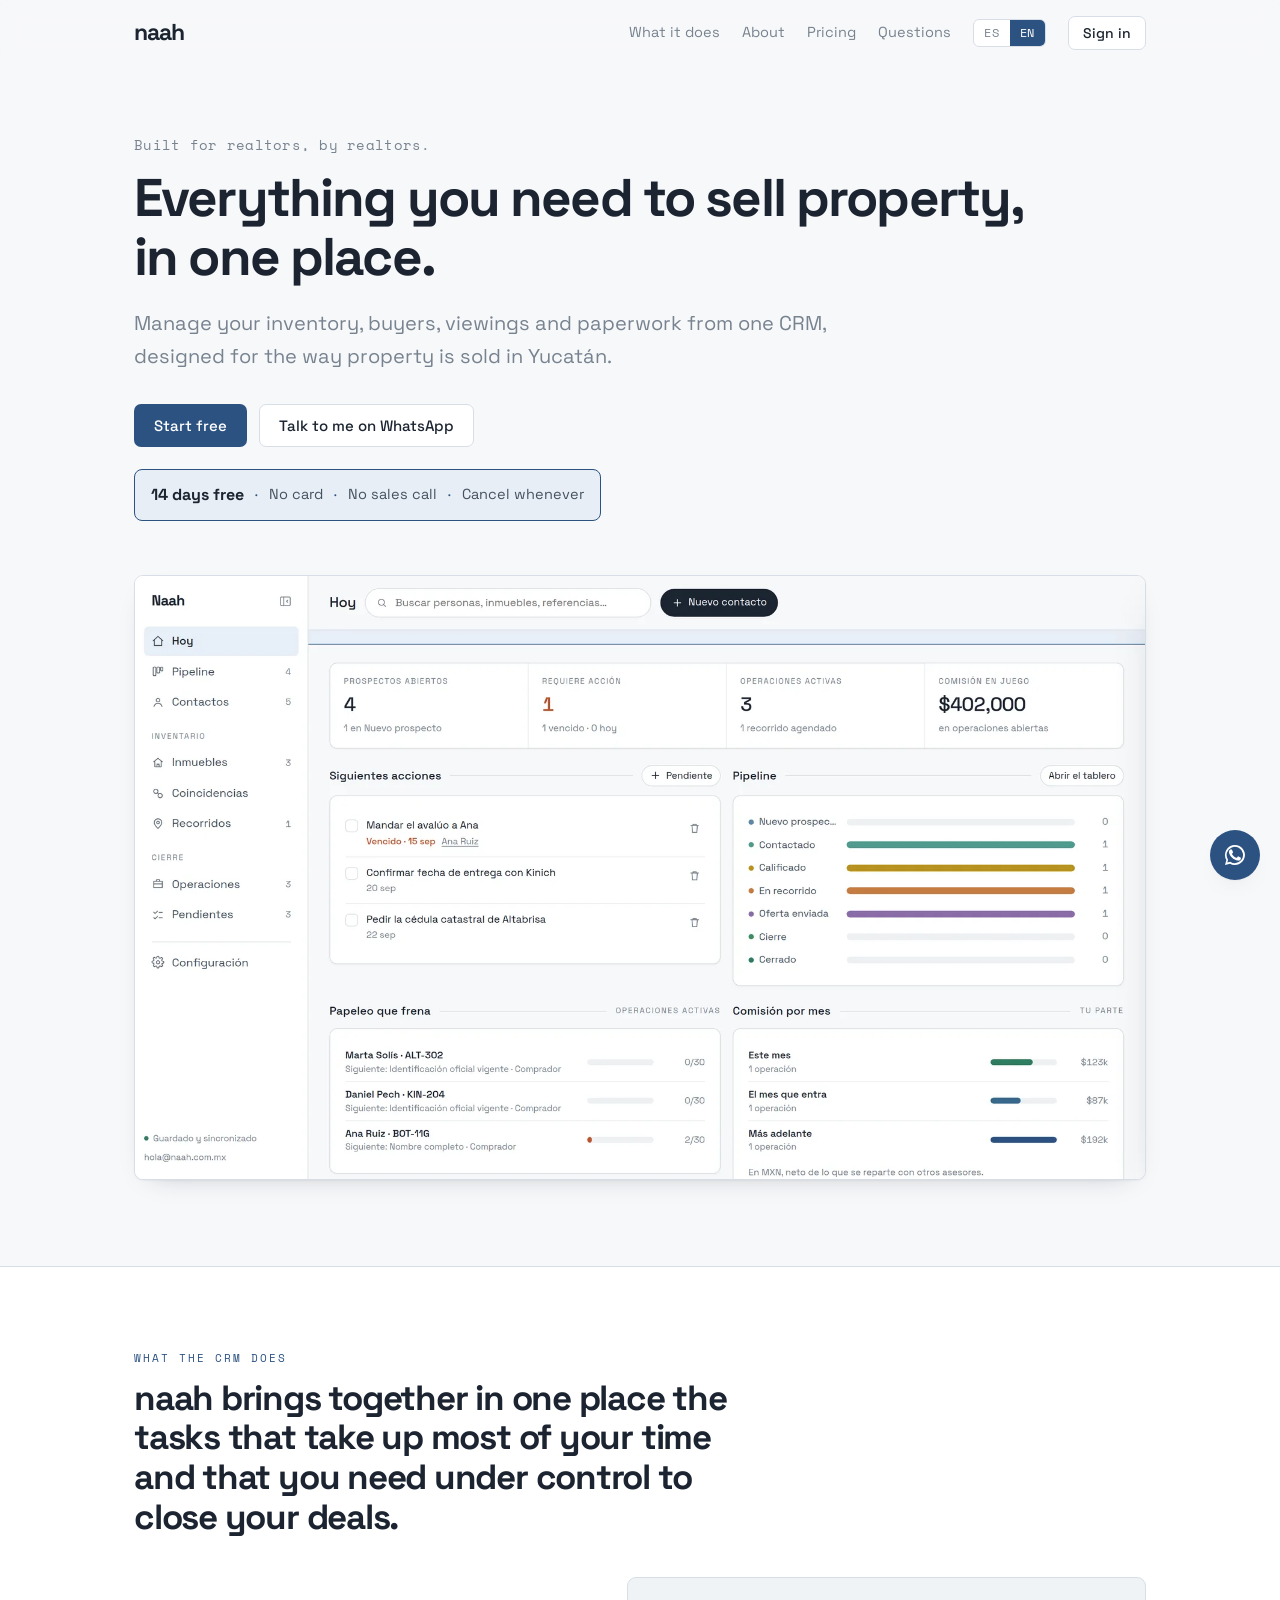
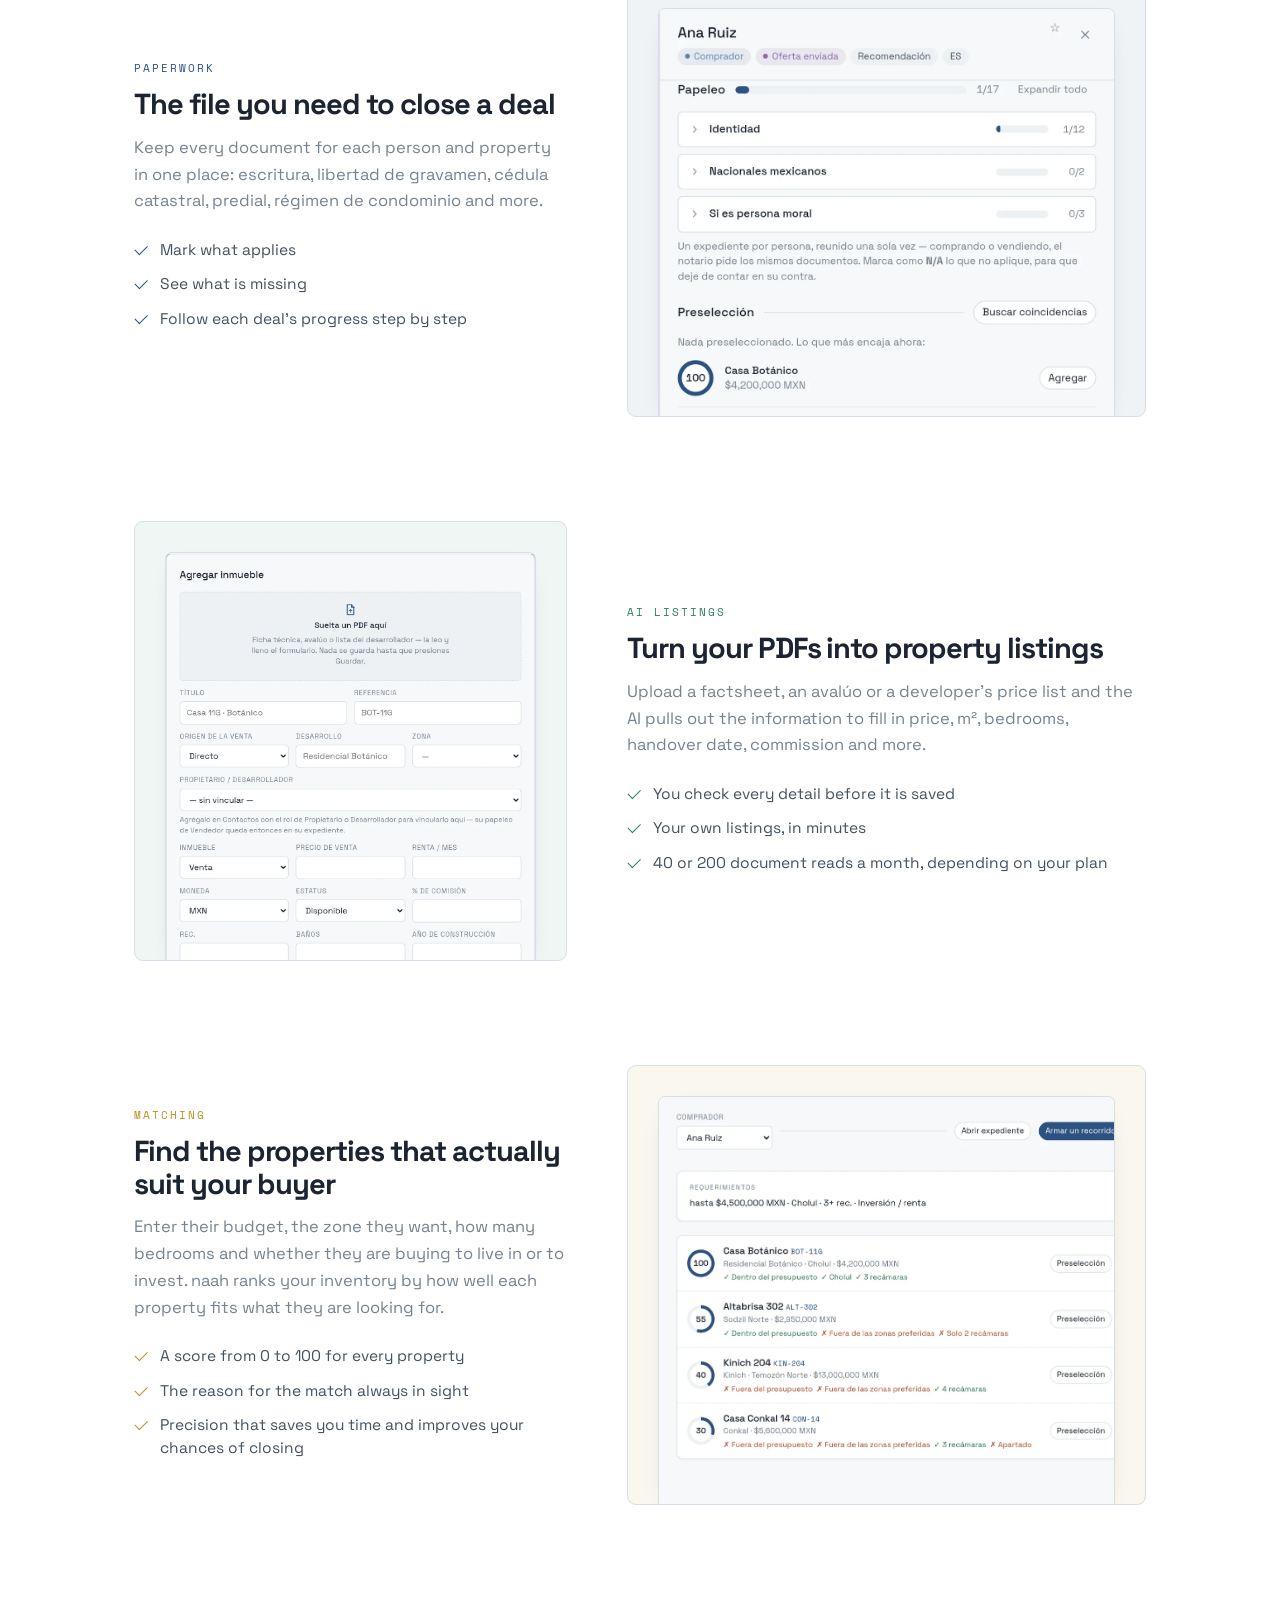
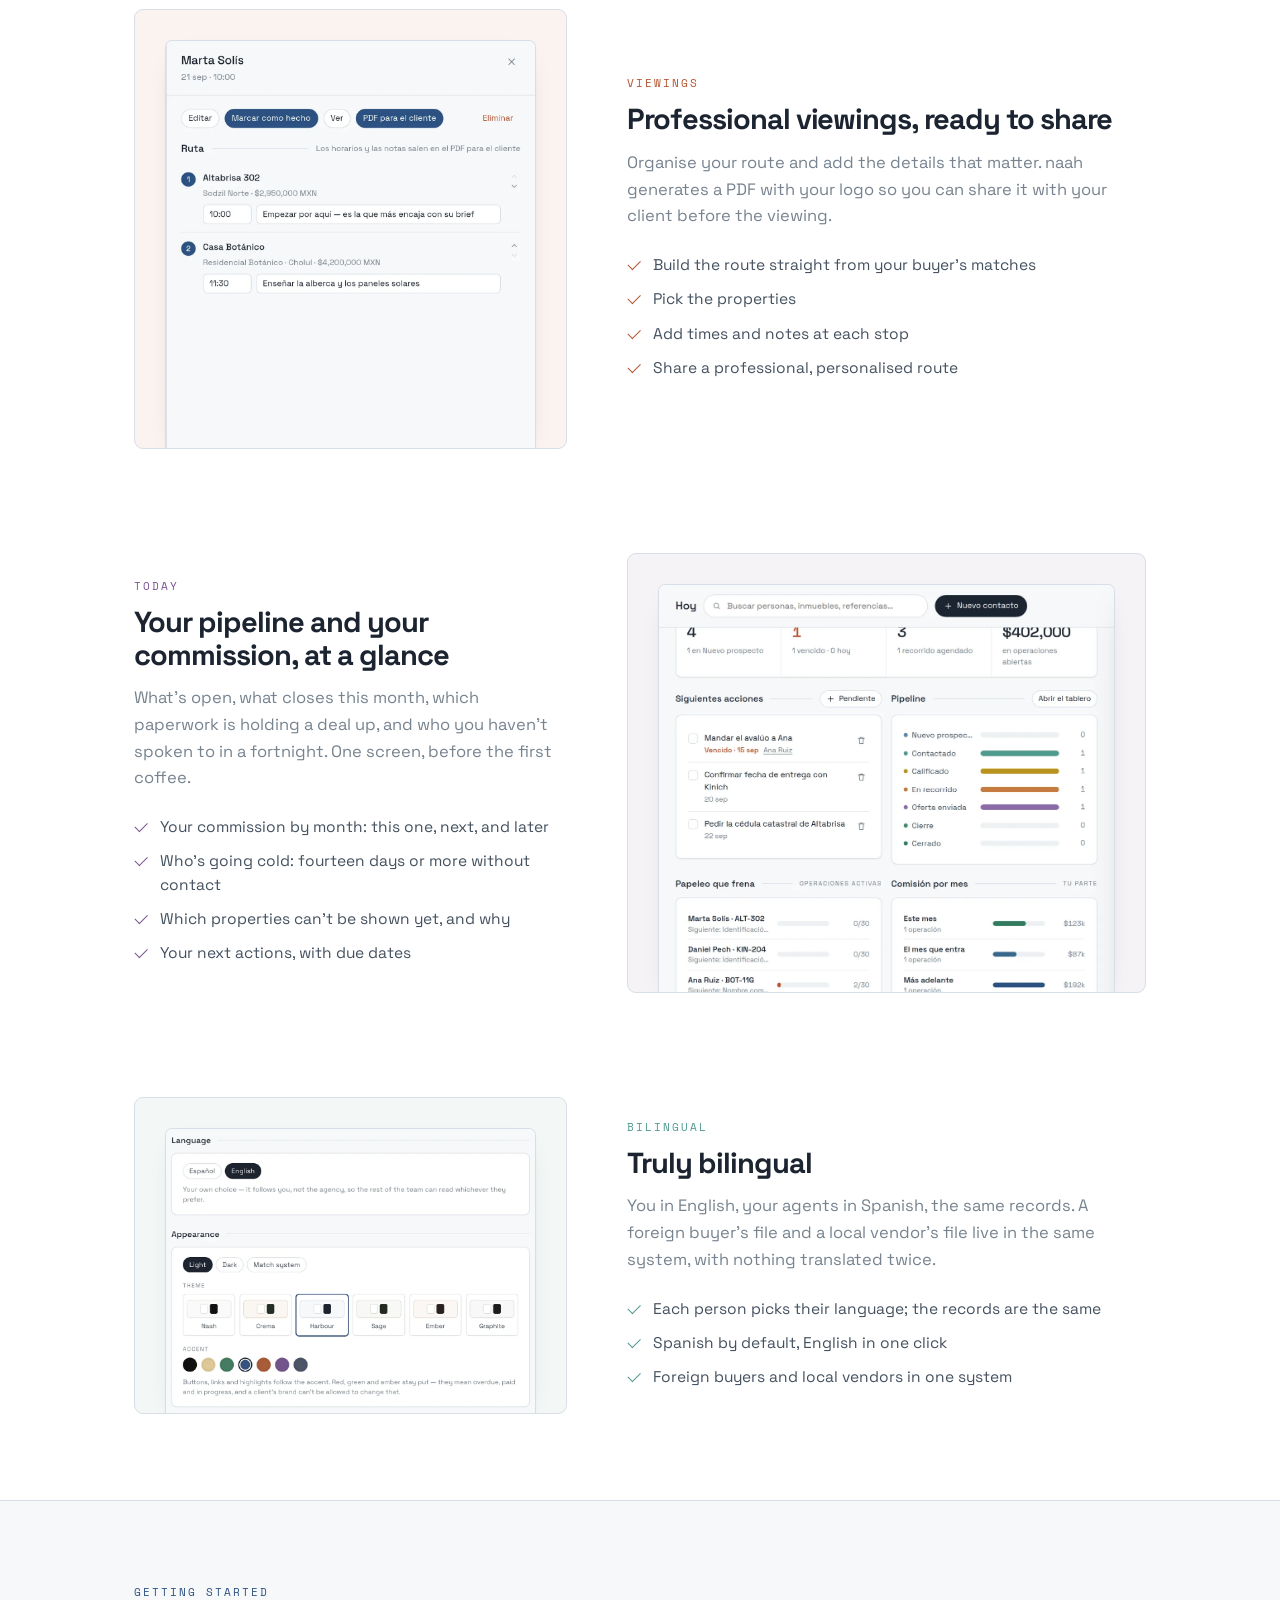
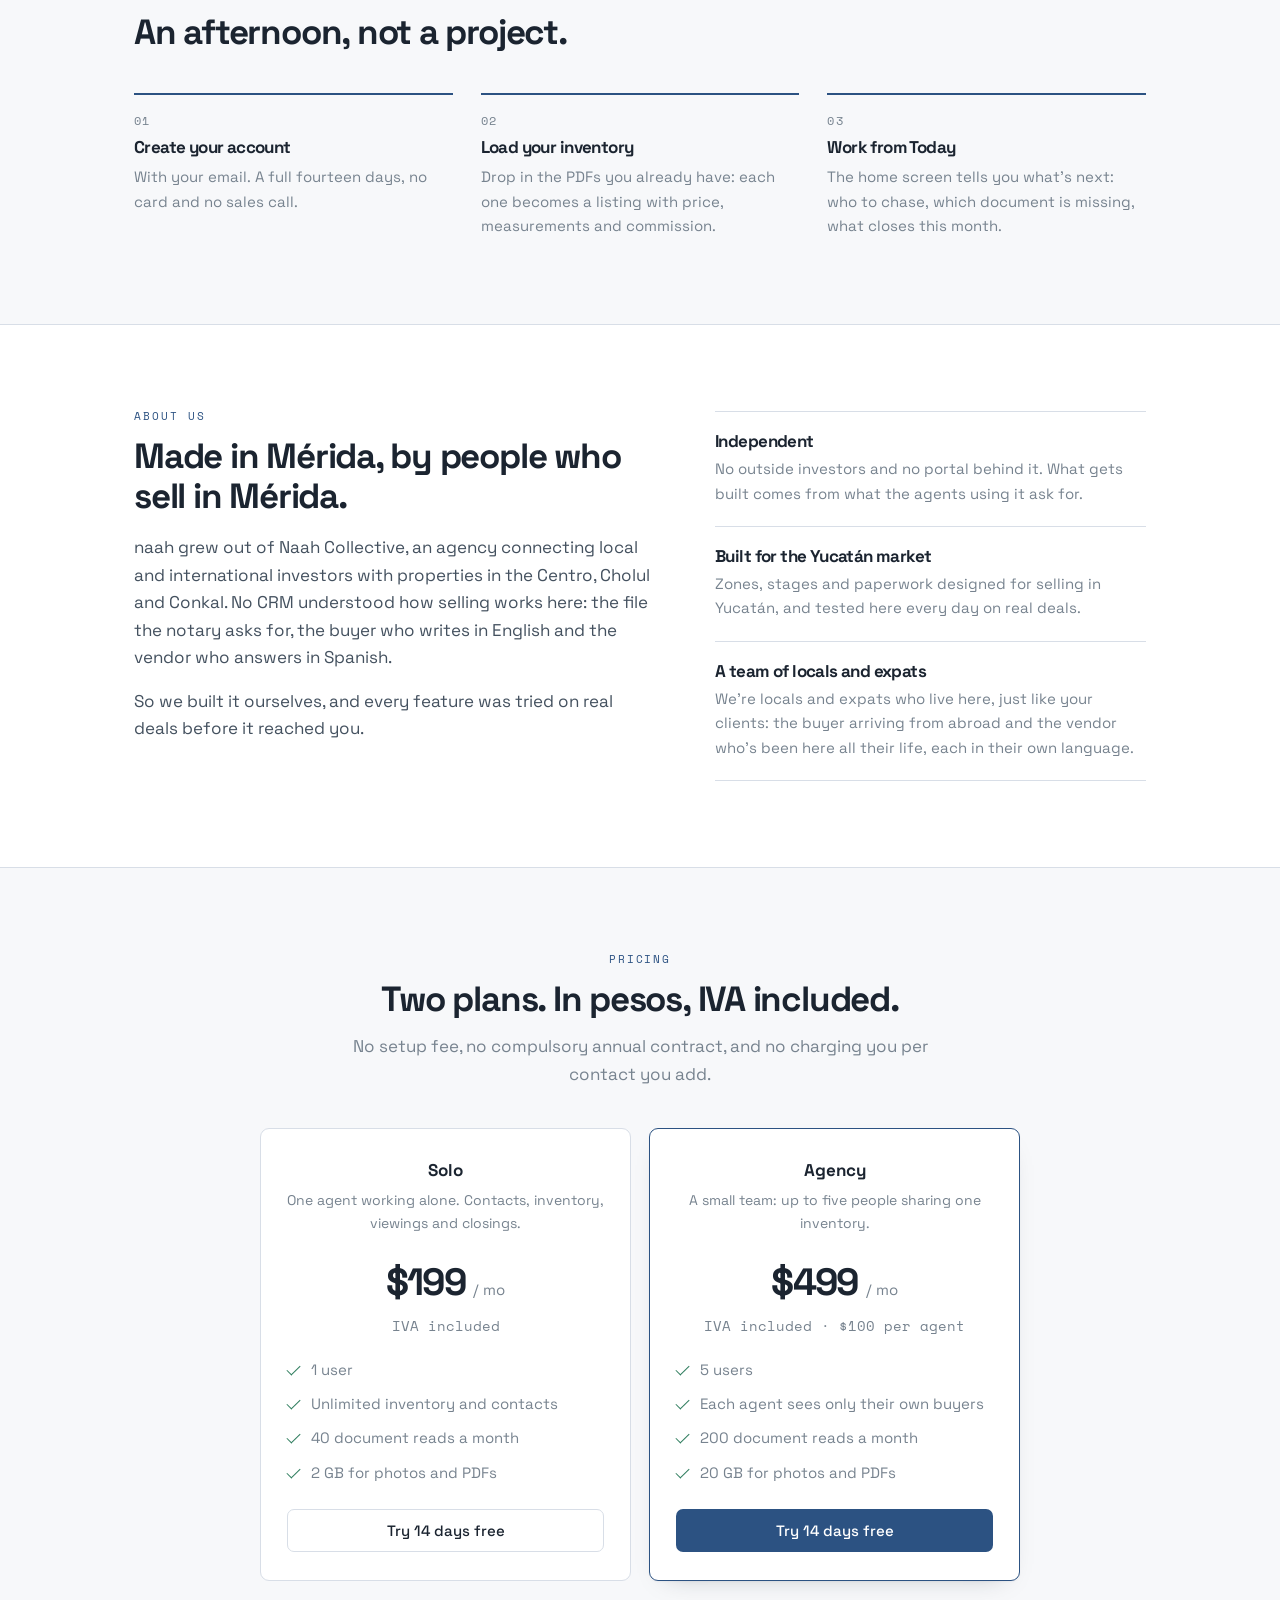
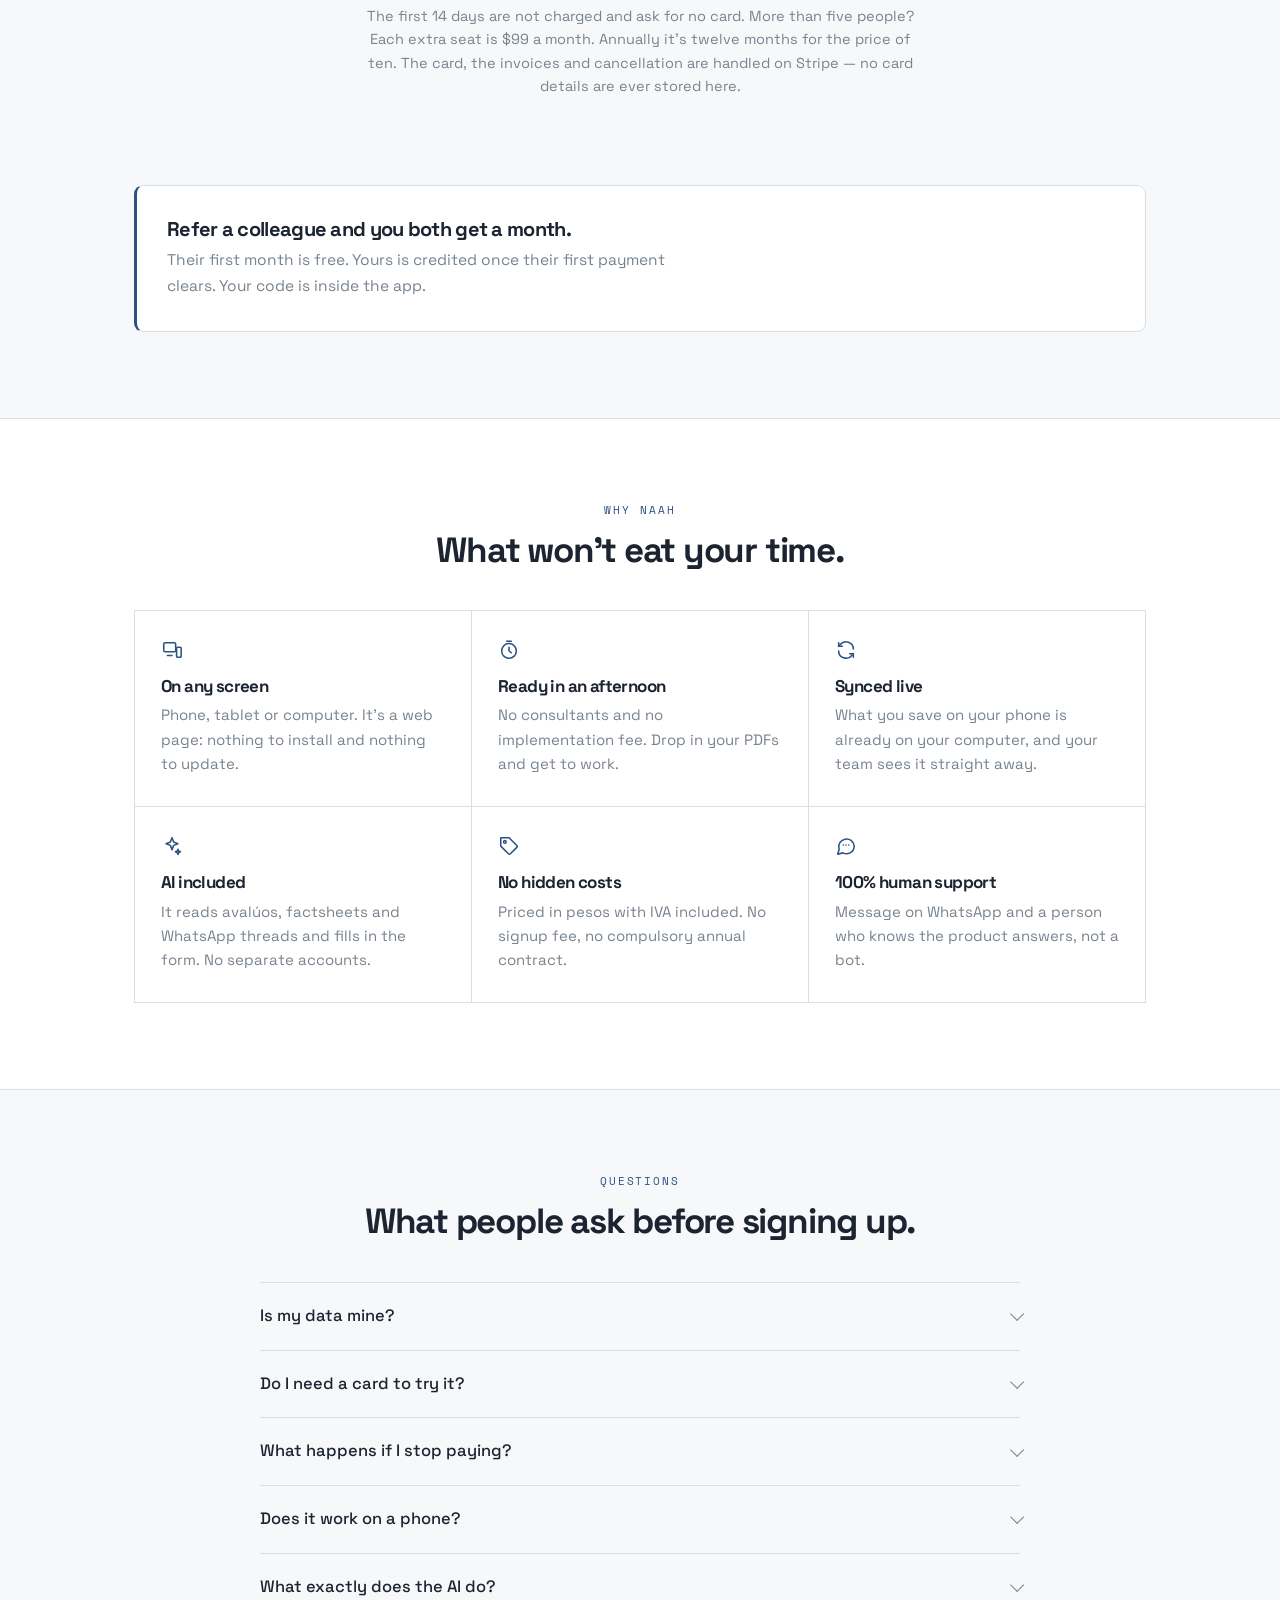
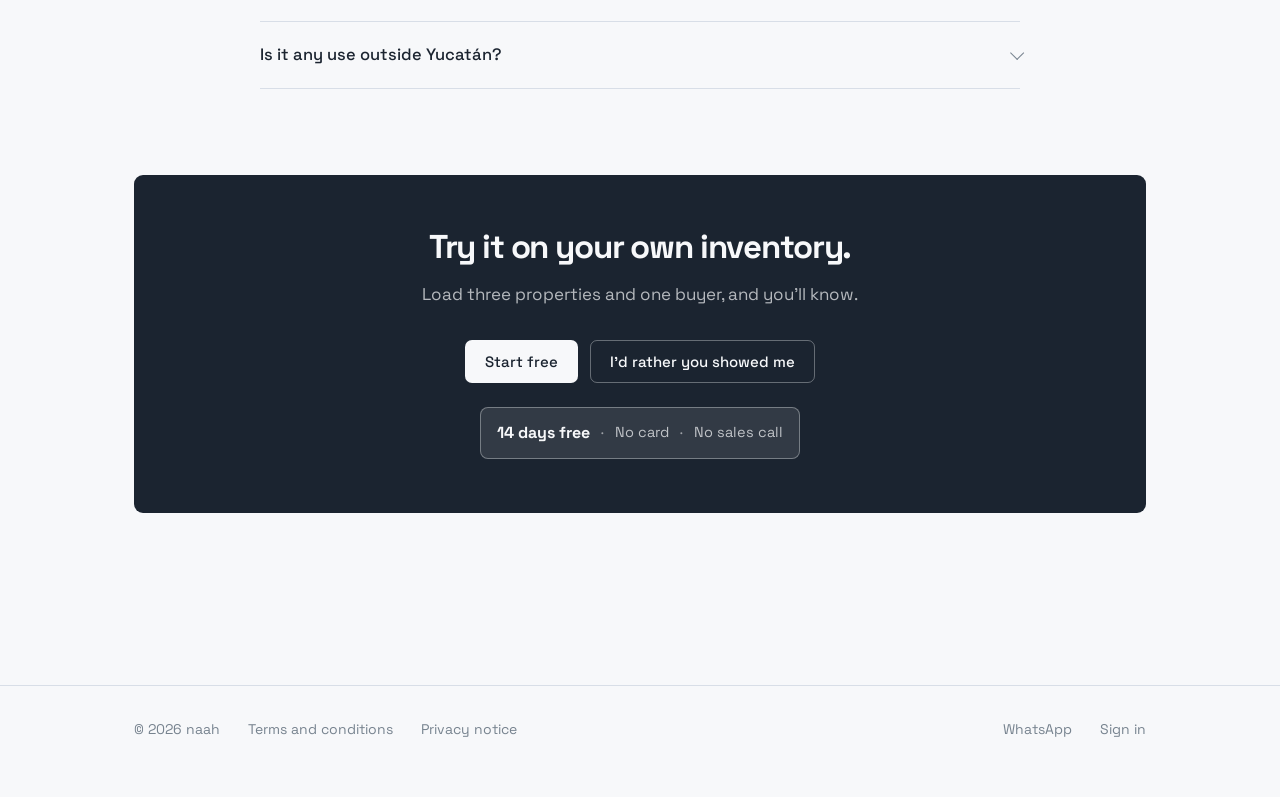
==== commit 6027af07: "text changes" ====
--- a/index.html
+++ b/index.html
@@ -105,8 +105,8 @@
 .btn svg{width:17px;height:17px;flex:none}
 
 /* --- hero --- */
-.hero{padding:72px 0 0;max-width:820px}
-.hero h1{font-size:clamp(36px,5.8vw,60px)}
+.hero{padding:72px 0 0;max-width:900px}
+.hero h1{font-size:clamp(33px,4.9vw,53px)}
 .hero .lede{margin-top:20px;font-size:clamp(17px,2.1vw,20px);color:var(--muted);max-width:60ch}
 .cta{display:flex;flex-wrap:wrap;gap:12px;margin-top:32px}
 
@@ -143,6 +143,7 @@
 .sechead.mid{margin-left:auto;margin-right:auto;text-align:center}
 .sechead h2{font-size:clamp(26px,3.6vw,35px)}
 .sechead p{margin-top:14px;color:var(--muted);font-size:17px}
+.kicker.plain{text-transform:none;letter-spacing:.02em;font-size:13.5px;color:var(--muted)}
 .kicker{
   font:400 11px/1 "Space Mono",ui-monospace,monospace;letter-spacing:.18em;
   text-transform:uppercase;color:var(--accent);display:block;margin-bottom:15px;
@@ -337,8 +338,9 @@
 
   <div class="wrap">
     <div class="hero">
-      <h1 data-t="h1">Hecho por asesores, para asesores.</h1>
-      <p class="lede" data-t="lede">El CRM para quien vende casas aquí: tu cartera, tus prospectos, tus recorridos y el expediente que pide el notario, en un solo lugar y en tu idioma.</p>
+      <span class="kicker plain" data-t="herok">Hecho por asesores, para asesores.</span>
+      <h1 data-t="h1">Todo lo que necesitas para vender propiedades, en un solo lugar.</h1>
+      <p class="lede" data-t="lede">Gestiona tu cartera, prospectos, recorridos y expedientes desde un solo CRM, diseñado para la forma en que se vende en el sector inmobiliario de Yucatán.</p>
       <div class="cta">
         <a class="btn btn-primary js-app" href="#" data-t="cta1">Empieza gratis</a>
         <a class="btn btn-ghost js-wa" href="#" data-t="cta2">
@@ -352,7 +354,7 @@
         <span class="dot">·</span>
         <span data-t="trial3">Sin llamada de ventas</span>
         <span class="dot">·</span>
-        <span data-t="trial4">Cancelas cuando quieras</span>
+        <span data-t="trial4">Cancela cuando quieras</span>
       </p>
     </div>
 
@@ -367,9 +369,8 @@
   <section id="que-hace" class="sheet">
     <div class="wrap">
       <div class="sechead">
-        <span class="kicker" data-t="k1">Qué hace</span>
-        <h2 data-t="h2a">Seis cosas que hoy viven en WhatsApp y en una hoja de cálculo.</h2>
-        <p data-t="p2a">Ninguna es un módulo que nadie abre. Son las seis que te quitan la tarde.</p>
+        <span class="kicker" data-t="k1">Qué hace el CRM</span>
+        <h2 data-t="h2a">naah reúne en un solo lugar las tareas que más tiempo te quitan y que necesitas tener bajo control para cerrar tus operaciones.</h2>
       </div>
 
       <div class="feats">
@@ -377,13 +378,12 @@
         <article class="feat" style="--hue:#2C5282">
           <div class="copy">
             <span class="tag" data-t="f1k">Expediente</span>
-            <h3 data-t="f1h">El expediente que pide el notario</h3>
-            <p data-t="f1p">Escritura, libertad de gravamen, cédula catastral, predial, régimen de condominio. La lista real, por persona y por inmueble, marcada una sola vez — y sirve igual si compra o si vende.</p>
+            <h3 data-t="f1h">El expediente que necesitas para cerrar una operación</h3>
+            <p data-t="f1p">Ten toda la documentación de cada persona e inmueble en un solo lugar: escritura, libertad de gravamen, cédula catastral, predial, régimen de condominio y más.</p>
             <ul>
-            <li data-t="f1b1">Se captura una vez y sirve si compra o si vende</li>
-            <li data-t="f1b2">Marcas N/A lo que no aplica, y deja de contar</li>
-            <li data-t="f1b3">El avance de cada operación, paso por paso</li>
-            <li data-t="f1b4">La pantalla de Hoy te dice qué papel está frenando un cierre</li>
+            <li data-t="f1b1">Marca lo que aplica</li>
+            <li data-t="f1b2">Identifica lo que falta</li>
+            <li data-t="f1b3">Sigue el avance de cada operación paso a paso</li>
             </ul>
           </div>
           <figure class="shot"><img src="shots/b1-expediente.webp" alt="El expediente de una compradora, con el avance de cada documento" data-ta="f1alt" loading="lazy"></figure>
@@ -392,13 +392,12 @@
         <article class="feat" style="--hue:#2F7D5E">
           <div class="copy">
             <span class="tag" data-t="f2k">Fichas con IA</span>
-            <h3 data-t="f2h">Sueltas el PDF y la IA llena la ficha</h3>
-            <p data-t="f2p">Ficha técnica, avalúo o lista de precios del desarrollador: la inteligencia artificial lee el documento y llena precio, m², recámaras, entrega y comisión. Tú revisas antes de guardar — nada se guarda solo.</p>
+            <h3 data-t="f2h">Convierte tus PDFs en fichas de propiedades</h3>
+            <p data-t="f2p">Sube una ficha técnica, avalúo o lista de precios del desarrollador y la IA extrae la información para llenar precio, m², recámaras, fecha de entrega, comisión y más.</p>
             <ul>
-            <li data-t="f2b1">Fichas técnicas, avalúos y listas de precios de desarrolladores</li>
-            <li data-t="f2b2">Precio, m², recámaras, entrega y comisión, llenos por ti</li>
-            <li data-t="f2b3">Revisas cada campo antes de guardar</li>
-            <li data-t="f2b4">Incluido en tu plan: 40 o 200 lecturas al mes</li>
+            <li data-t="f2b1">Tú verificas cada dato antes de guardarlo</li>
+            <li data-t="f2b2">Tus fichas personalizadas en minutos</li>
+            <li data-t="f2b3">40 o 200 lecturas de documentos al mes, según tu plan</li>
             </ul>
           </div>
           <figure class="shot"><img src="shots/b2-pdf.webp" alt="Un PDF soltado en el formulario de un inmueble nuevo" data-ta="f2alt" loading="lazy"></figure>
@@ -407,12 +406,12 @@
         <article class="feat" style="--hue:#B8921F">
           <div class="copy">
             <span class="tag" data-t="f3k">Coincidencias</span>
-            <h3 data-t="f3h">El inmueble que sí le sirve</h3>
-            <p data-t="f3p">Capturas el brief del comprador — presupuesto, zonas, recámaras, si es inversión o para vivir — y tu inventario se ordena solo, del que más encaja al que menos, con el porqué a la vista.</p>
+            <h3 data-t="f3h">Encuentra las propiedades que realmente le sirven a tu comprador</h3>
+            <p data-t="f3p">Captura su presupuesto, zona de interés, número de recámaras y si busca una propiedad para vivir o invertir. naah ordena tu inventario de acuerdo con qué tan bien encaja cada propiedad con lo que está buscando.</p>
             <ul>
             <li data-t="f3b1">Una calificación de 0 a 100 para cada inmueble</li>
-            <li data-t="f3b2">El porqué a la vista: presupuesto, zona, recámaras, estatus</li>
-            <li data-t="f3b3">Preseleccionas y armas el recorrido desde ahí mismo</li>
+            <li data-t="f3b2">El motivo de la coincidencia siempre visible</li>
+            <li data-t="f3b3">Precisión que te ahorra tiempo y aumenta tu posibilidad de cierre</li>
             </ul>
           </div>
           <figure class="shot"><img src="shots/b3-match.webp" alt="El inventario ordenado contra el brief de un comprador" data-ta="f3alt" loading="lazy"></figure>
@@ -421,12 +420,13 @@
         <article class="feat" style="--hue:#B4552F">
           <div class="copy">
             <span class="tag" data-t="f4k">Recorridos</span>
-            <h3 data-t="f4h">Recorridos que se ven profesionales</h3>
-            <p data-t="f4p">Armas la ruta, pones hora y notas en cada parada, y sale un PDF con tu logotipo listo para mandarle al cliente por WhatsApp antes de salir.</p>
+            <h3 data-t="f4h">Recorridos profesionales, listos para compartir</h3>
+            <p data-t="f4p">Organiza tu ruta y añade los detalles importantes. naah genera un PDF con tu logotipo para que puedas compartirlo con tu cliente antes del recorrido.</p>
             <ul>
-            <li data-t="f4b1">Hora y nota en cada parada</li>
-            <li data-t="f4b2">Un PDF con tu logotipo, listo para WhatsApp</li>
-            <li data-t="f4b3">Se arma directo desde las coincidencias del comprador</li>
+            <li data-t="f4b1">Crea el recorrido directamente desde las coincidencias de tu comprador</li>
+            <li data-t="f4b2">Selecciona las propiedades</li>
+            <li data-t="f4b3">Agrega horarios y notas en cada parada</li>
+            <li data-t="f4b4">Comparte un recorrido profesional y personalizado</li>
             </ul>
           </div>
           <figure class="shot"><img src="shots/b4-recorrido.webp" alt="Un recorrido con dos paradas, hora y notas" data-ta="f4alt" loading="lazy"></figure>
@@ -708,8 +708,9 @@
 const EN = {
   nav1: "What it does", nav2: "Pricing", nav3: "Questions", signin: "Sign in",
 
-  h1: "Built for realtors, by realtors.",
-  lede: "The CRM for people who sell houses here: your inventory, your buyers, your viewings and the file a Mexican notary actually asks for — in one place, in your language.",
+  herok: "Built for realtors, by realtors.",
+  h1: "Everything you need to sell property, in one place.",
+  lede: "Manage your inventory, buyers, viewings and paperwork from one CRM, designed for the way property is sold in Yucatán.",
   cta1: "Start free", cta2: "Talk to me on WhatsApp",
   trial1: "14 days free", trial2: "No card",
   trial3: "No sales call", trial4: "Cancel whenever",
@@ -717,39 +718,37 @@
 
   heroalt: "The Today screen: buyers, follow-ups, pipeline and commission",
 
-  k1: "What it does",
-  h2a: "Six things that currently live in WhatsApp and a spreadsheet.",
-  p2a: "None of them is a module nobody opens. They're the six that eat your afternoon.",
-
-  f1h: "The file the notary asks for",
-  f1p: "Escritura, libertad de gravamen, cédula catastral, predial, régimen de condominio. The real list, per person and per property, ticked once — and it serves whether they're buying or selling.",
+  k1: "What the CRM does",
+  h2a: "naah brings together in one place the tasks that take up most of your time and that you need under control to close your deals.",
+
+  f1h: "The file you need to close a deal",
+  f1p: "Keep every document for each person and property in one place: escritura, libertad de gravamen, cédula catastral, predial, régimen de condominio and more.",
   f1k: "Paperwork",
-  f1b1: "Captured once, and it serves whether they buy or sell",
-  f1b2: "Mark N/A whatever doesn’t apply, and it stops counting",
-  f1b3: "Every deal’s progress, step by step",
-  f1b4: "The Today screen tells you which document is holding up a closing",
+  f1b1: "Mark what applies",
+  f1b2: "See what is missing",
+  f1b3: "Follow each deal’s progress step by step",
   f1alt: "A buyer’s file, with progress on every document",
-  f2h: "Drop the PDF, the AI fills the listing",
-  f2p: "Factsheet, avalúo or a developer's price list: the AI reads the document and fills in price, m², bedrooms, handover and commission. You check it before saving — nothing saves itself.",
+  f2h: "Turn your PDFs into property listings",
+  f2p: "Upload a factsheet, an avalúo or a developer’s price list and the AI pulls out the information to fill in price, m², bedrooms, handover date, commission and more.",
   f2k: "AI listings",
-  f2b1: "Factsheets, avalúos and developers’ price lists",
-  f2b2: "Price, m², bedrooms, handover and commission, filled in for you",
-  f2b3: "You check every field before saving",
-  f2b4: "Included in your plan: 40 or 200 reads a month",
+  f2b1: "You check every detail before it is saved",
+  f2b2: "Your own listings, in minutes",
+  f2b3: "40 or 200 document reads a month, depending on your plan",
   f2alt: "A PDF dropped onto a new-property form",
-  f3h: "The property that actually suits them",
-  f3p: "Enter the buyer's brief — budget, zones, bedrooms, investment or to live in — and your inventory sorts itself, best fit first, with the reasons in plain sight.",
+  f3h: "Find the properties that actually suit your buyer",
+  f3p: "Enter their budget, the zone they want, how many bedrooms and whether they are buying to live in or to invest. naah ranks your inventory by how well each property fits what they are looking for.",
   f3k: "Matching",
   f3b1: "A score from 0 to 100 for every property",
-  f3b2: "The reasons in plain sight: budget, zone, bedrooms, status",
-  f3b3: "Shortlist, and build the viewing route from right there",
+  f3b2: "The reason for the match always in sight",
+  f3b3: "Precision that saves you time and improves your chances of closing",
   f3alt: "Inventory ranked against one buyer’s brief",
-  f4h: "Viewings that look professional",
-  f4p: "Build the route, put a time and a note on each stop, and out comes a PDF with your logo, ready to send the client on WhatsApp before you set off.",
+  f4h: "Professional viewings, ready to share",
+  f4p: "Organise your route and add the details that matter. naah generates a PDF with your logo so you can share it with your client before the viewing.",
   f4k: "Viewings",
-  f4b1: "A time and a note on every stop",
-  f4b2: "A PDF with your logo, ready for WhatsApp",
-  f4b3: "Built straight from the buyer’s matches",
+  f4b1: "Build the route straight from your buyer’s matches",
+  f4b2: "Pick the properties",
+  f4b3: "Add times and notes at each stop",
+  f4b4: "Share a professional, personalised route",
   f4alt: "A viewing route with two stops, times and notes",
   f5h: "Your pipeline and your commission, at a glance",
   f5p: "What's open, what closes this month, which paperwork is holding a deal up, and who you haven't spoken to in a fortnight. One screen, before the first coffee.",
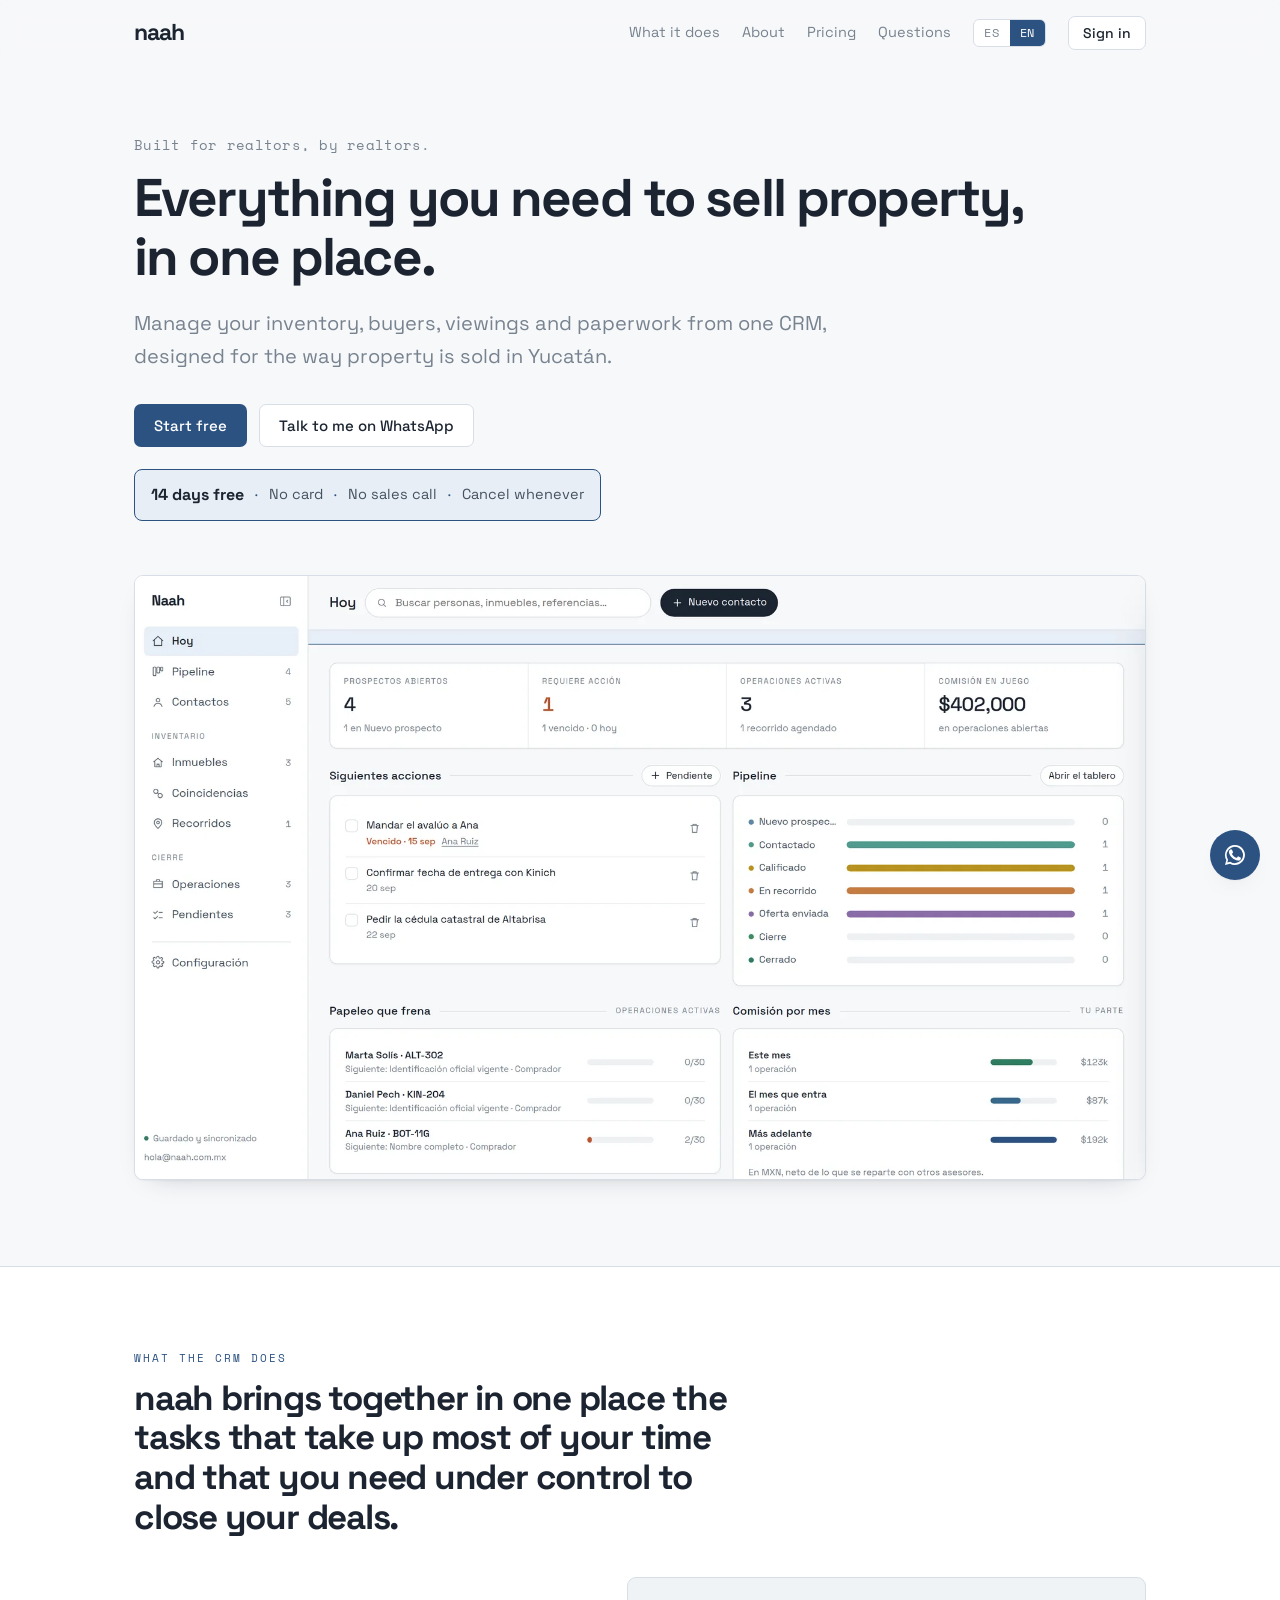
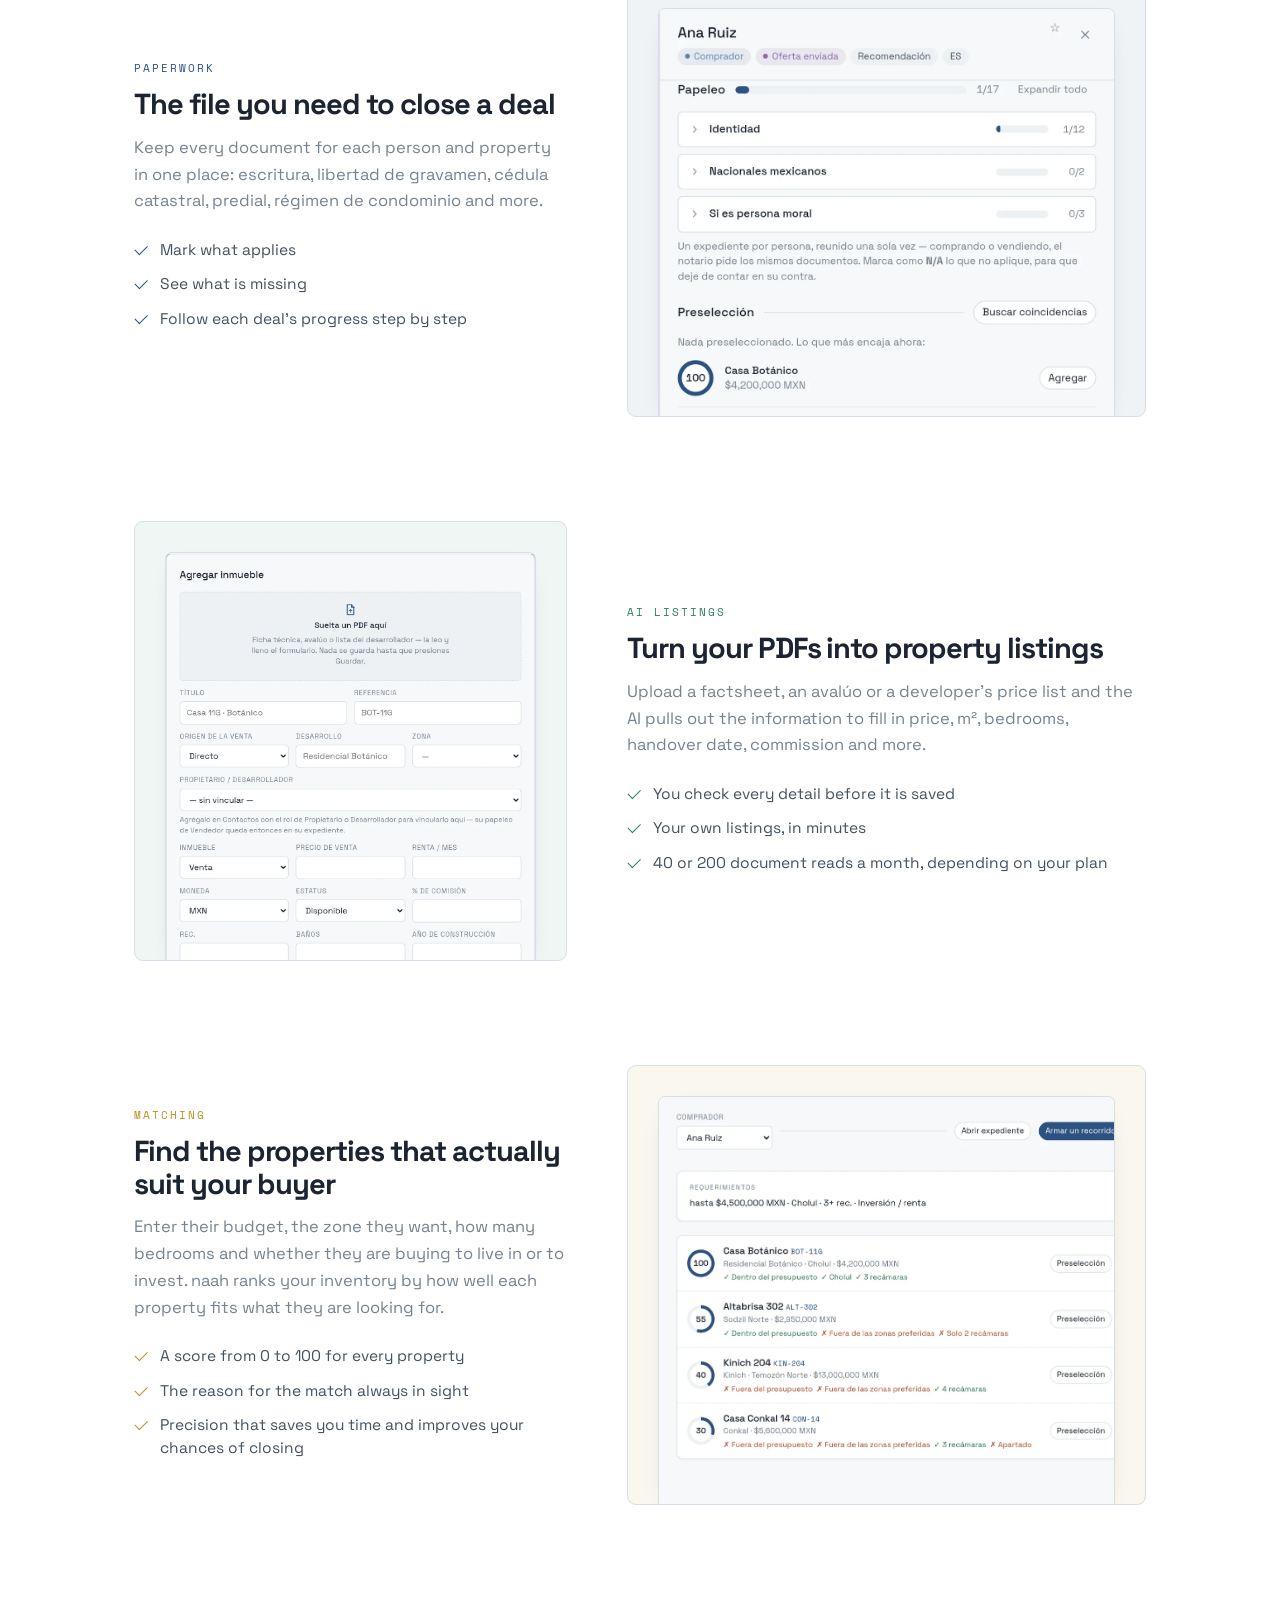
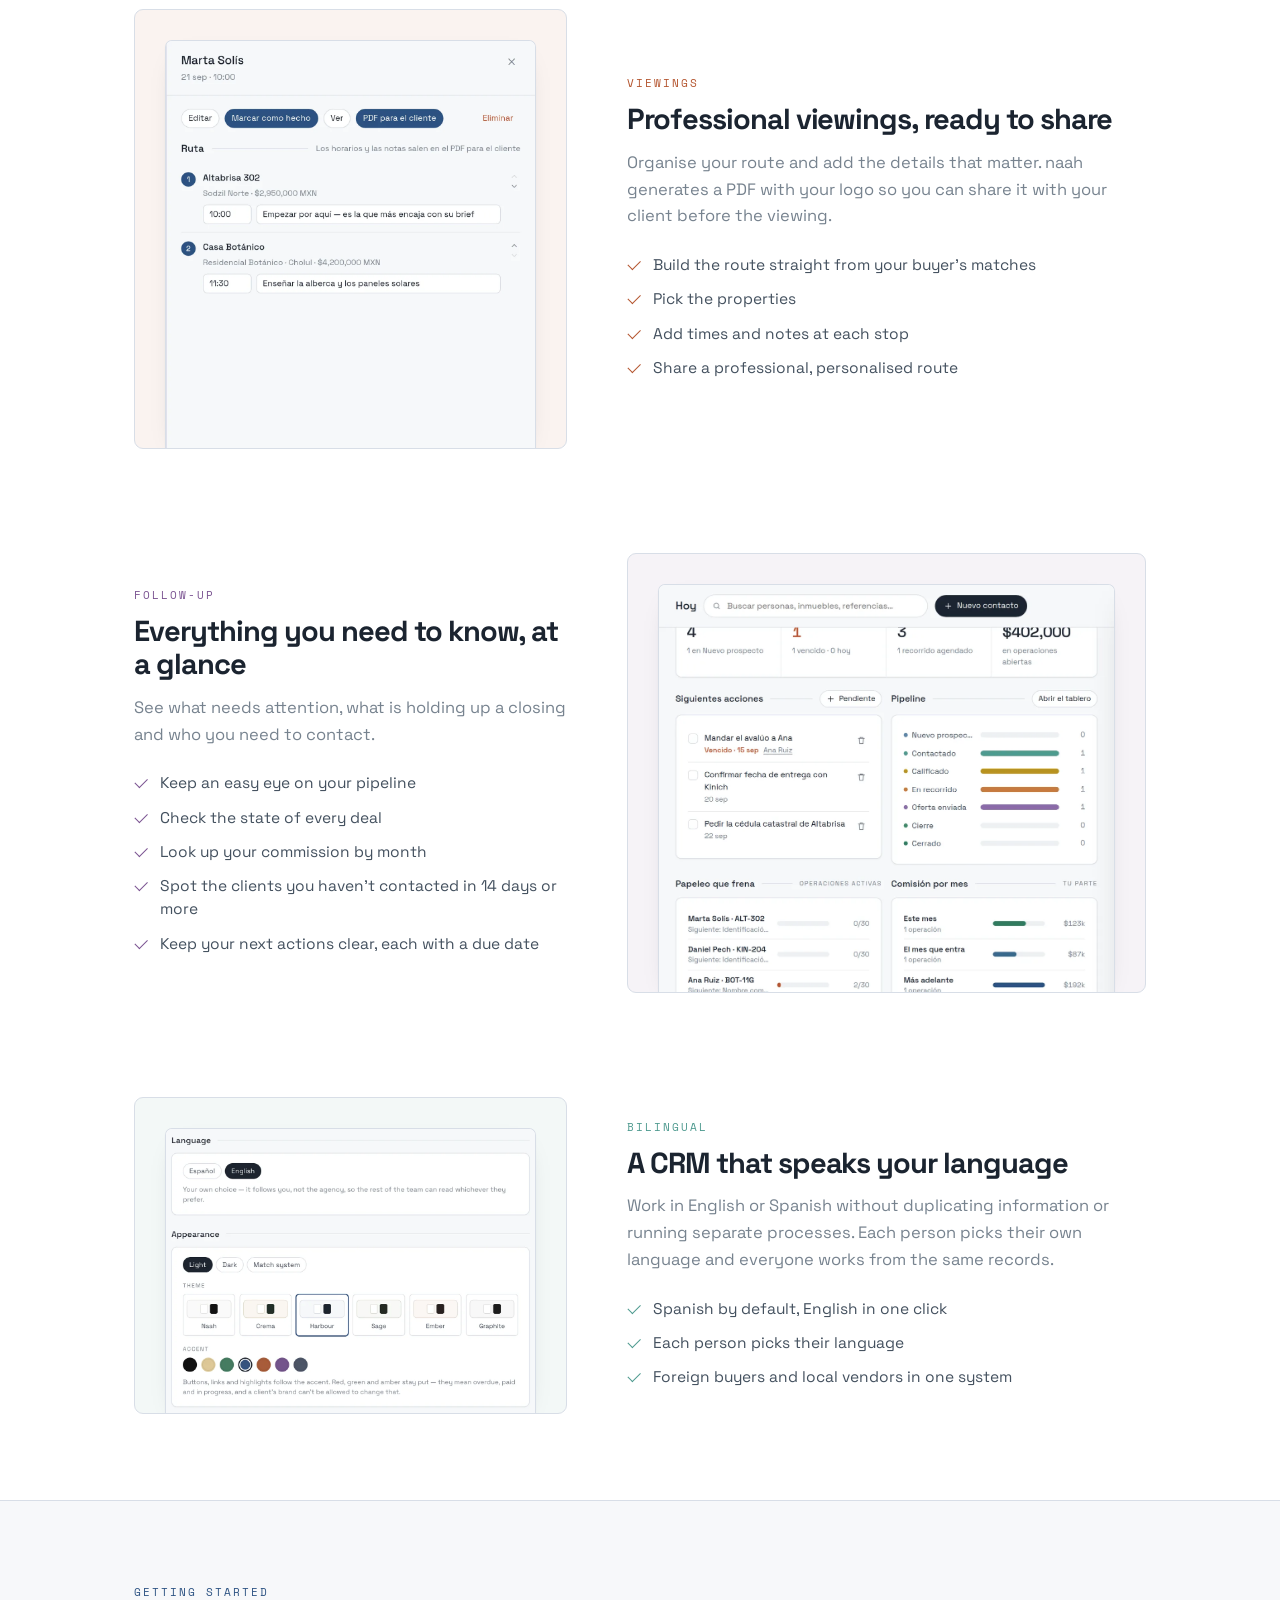
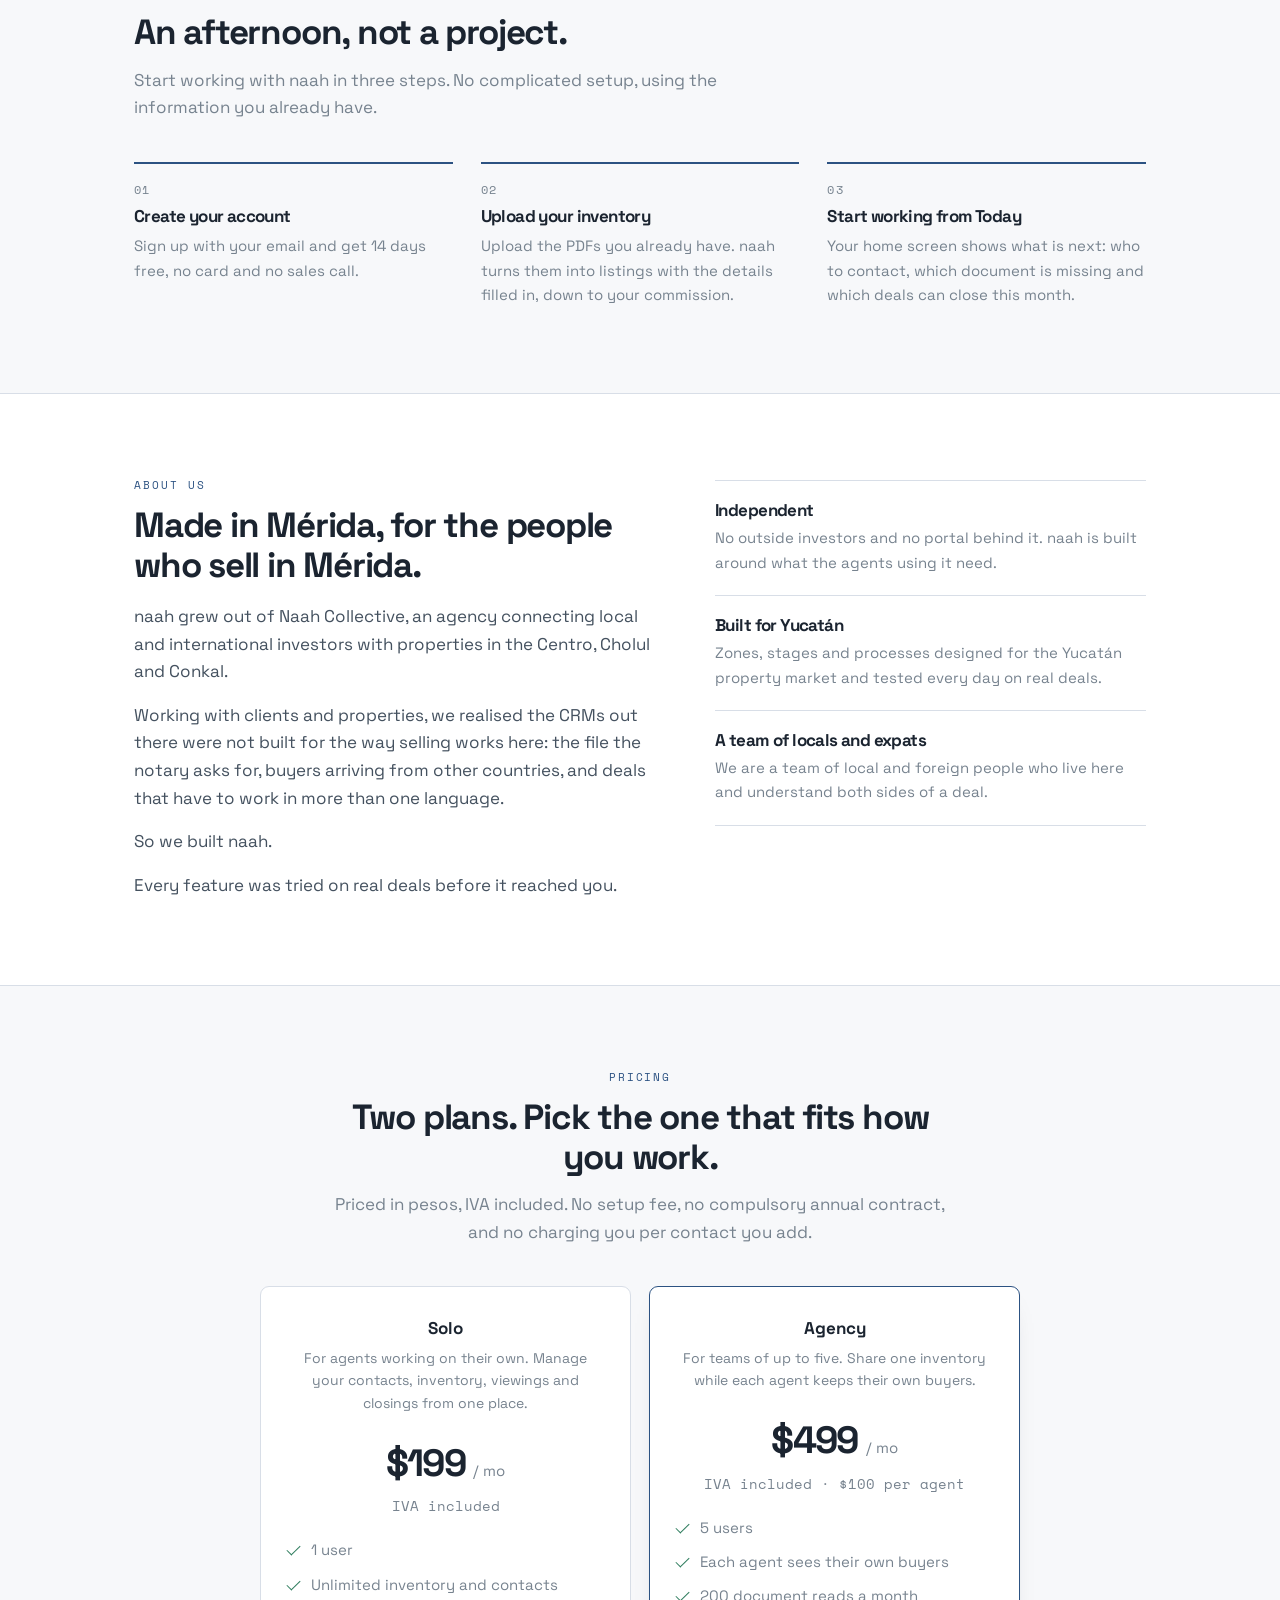
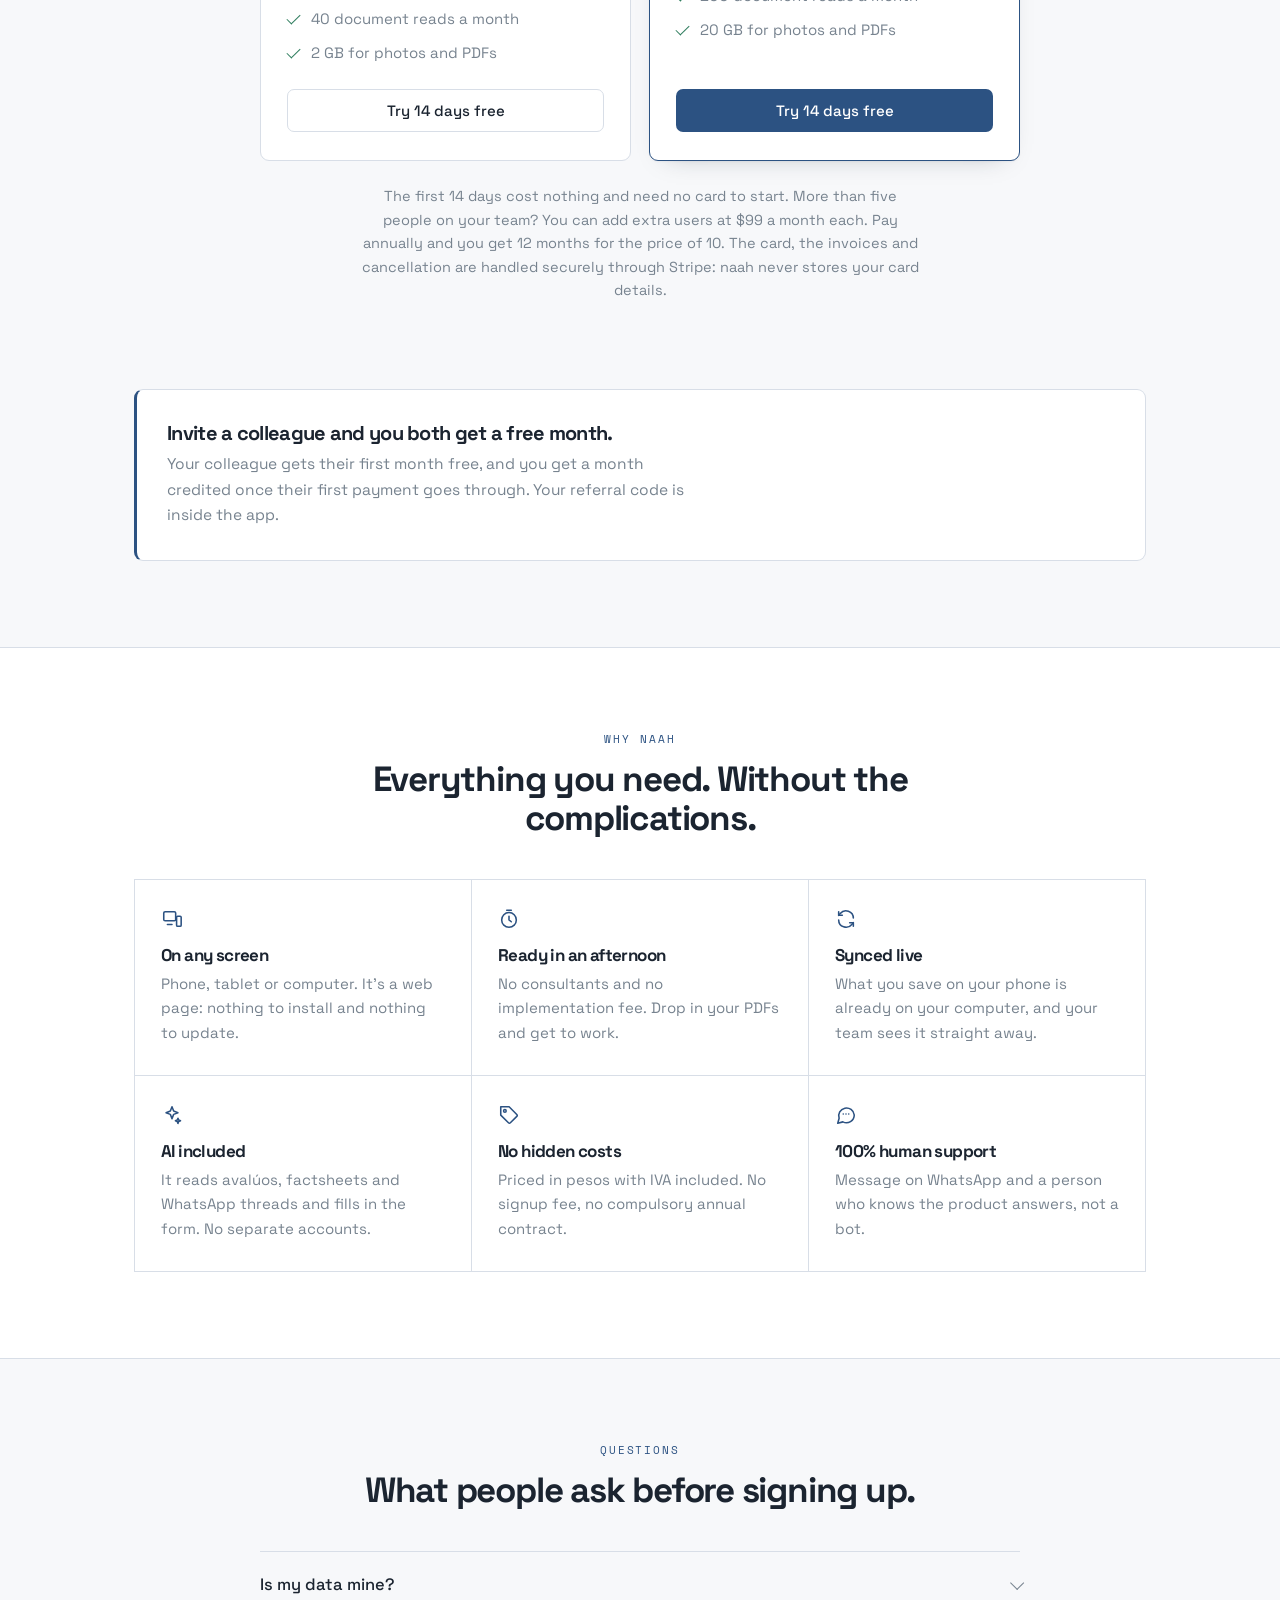
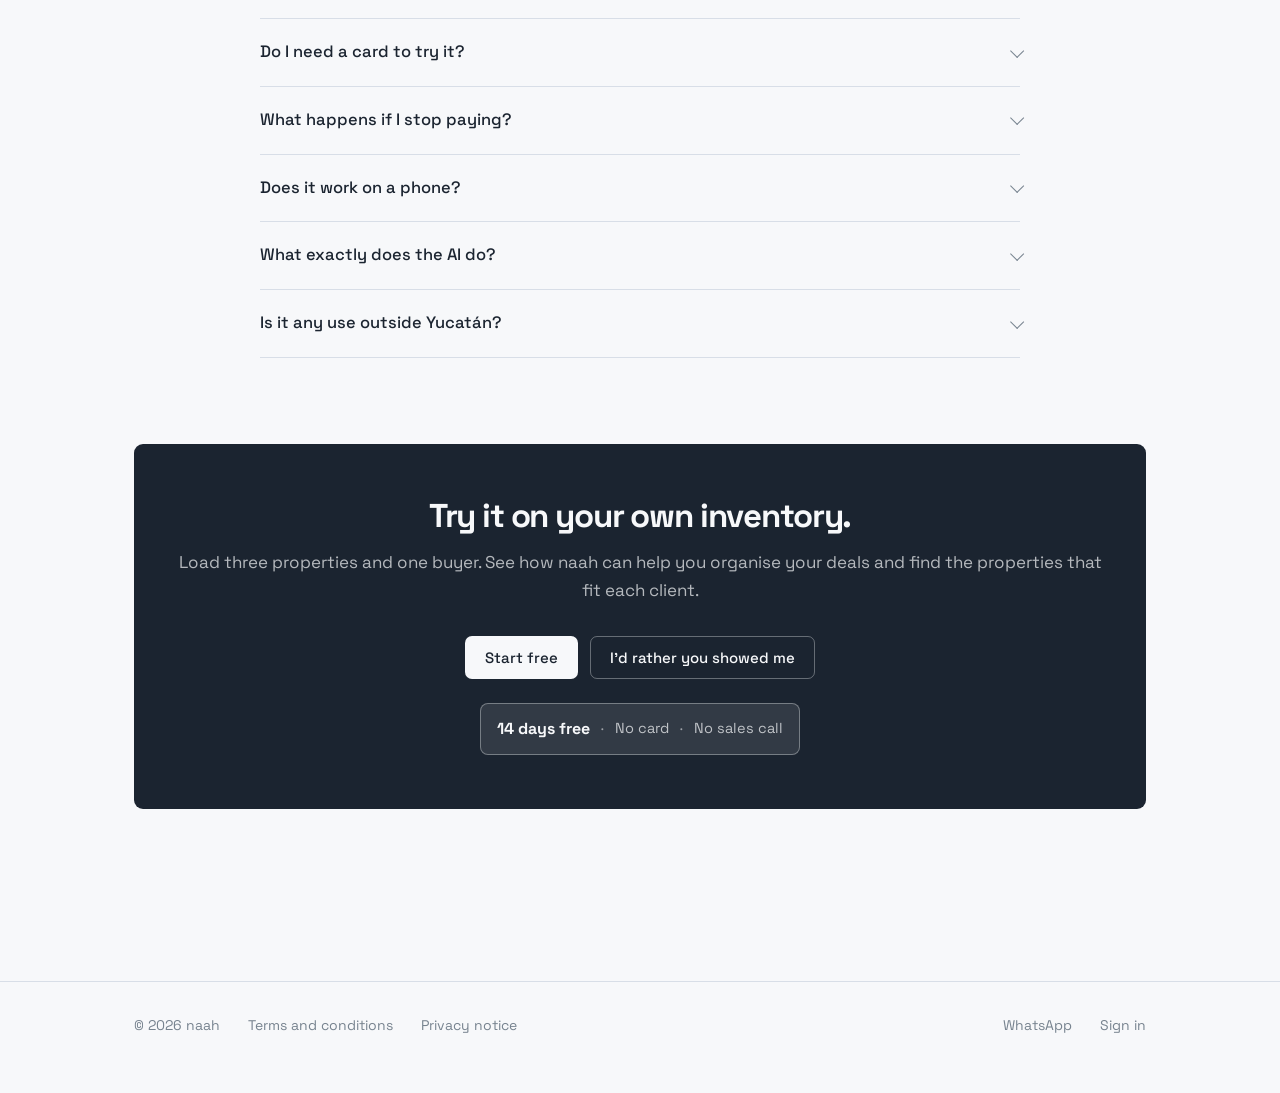
==== commit b98998dc: "translations 2" ====
--- a/index.html
+++ b/index.html
@@ -434,14 +434,15 @@
 
         <article class="feat" style="--hue:#7A5391">
           <div class="copy">
-            <span class="tag" data-t="f5k">Hoy</span>
-            <h3 data-t="f5h">Tu pipeline y tu comisión, de un vistazo</h3>
-            <p data-t="f5p">Cuánto tienes abierto, qué se cierra este mes, qué papeleo está frenando una operación y a quién llevas dos semanas sin contactar. Una pantalla, antes del primer café.</p>
+            <span class="tag" data-t="f5k">Seguimiento</span>
+            <h3 data-t="f5h">Todo lo que necesitas saber, de un vistazo</h3>
+            <p data-t="f5p">Identifica qué necesita atención, qué está frenando un cierre y a quién necesitas contactar.</p>
             <ul>
-            <li data-t="f5b1">Tu comisión por mes: este, el que entra y más adelante</li>
-            <li data-t="f5b2">Quién se está enfriando: catorce días o más sin contacto</li>
-            <li data-t="f5b3">Qué inmuebles aún no se pueden mostrar, y por qué</li>
-            <li data-t="f5b4">Tus siguientes acciones, con fecha de vencimiento</li>
+            <li data-t="f5b1">Da seguimiento fácil a tu pipeline</li>
+            <li data-t="f5b2">Verifica el estado de tus operaciones</li>
+            <li data-t="f5b3">Consulta tu comisión por mes</li>
+            <li data-t="f5b4">Identifica a los clientes que llevan 14 días o más sin contacto</li>
+            <li data-t="f5b5">Ten tus siguientes acciones claras y con fecha de vencimiento</li>
             </ul>
           </div>
           <figure class="shot"><img src="shots/b5-comision.webp" alt="La pantalla de Hoy: pipeline, papeleo y comisión" data-ta="f5alt" loading="lazy"></figure>
@@ -450,12 +451,12 @@
         <article class="feat" style="--hue:#4E9A8F">
           <div class="copy">
             <span class="tag" data-t="f6k">Bilingüe</span>
-            <h3 data-t="f6h">Bilingüe de verdad</h3>
-            <p data-t="f6p">Tú en inglés, tus asesores en español, los mismos registros. El expediente de un comprador extranjero y el de un vendedor local viven en el mismo sistema, sin traducir nada dos veces.</p>
+            <h3 data-t="f6h">Un CRM que habla tu idioma</h3>
+            <p data-t="f6p">Trabaja en inglés o español sin duplicar información ni crear procesos separados. Cada persona puede elegir su idioma y todos trabajan con los mismos registros.</p>
             <ul>
-            <li data-t="f6b1">Cada persona elige su idioma; los registros son los mismos</li>
-            <li data-t="f6b2">Español por defecto, inglés con un clic</li>
-            <li data-t="f6b3">Compradores extranjeros y vendedores locales en un solo sistema</li>
+            <li data-t="f6b1">Español por defecto, inglés con un clic</li>
+            <li data-t="f6b2">Cada persona elige su idioma</li>
+            <li data-t="f6b3">Compradores extranjeros y vendedores locales en un mismo sistema</li>
             </ul>
           </div>
           <figure class="shot fit"><img src="shots/b6-idioma.webp" alt="Ajustes: cada persona elige su idioma" data-ta="f6alt" loading="lazy"></figure>
@@ -471,19 +472,20 @@
       <div class="sechead">
         <span class="kicker" data-t="k2">Cómo se empieza</span>
         <h2 data-t="h2b">Una tarde, no un proyecto.</h2>
+        <p data-t="p2b">Empieza a trabajar con naah en tres pasos. Sin configuraciones complicadas y usando la información que ya tienes.</p>
       </div>
       <div class="steps">
         <div class="step">
-          <h3 data-t="s1h">Creas tu cuenta</h3>
-          <p data-t="s1p">Con tu correo. Catorce días completos, sin tarjeta y sin llamada de ventas.</p>
+          <h3 data-t="s1h">Crea tu cuenta</h3>
+          <p data-t="s1p">Regístrate con tu correo y disfruta de 14 días gratis, sin tarjeta y sin llamada de ventas.</p>
         </div>
         <div class="step">
-          <h3 data-t="s2h">Subes tu inventario</h3>
-          <p data-t="s2p">Suelta los PDFs que ya tienes: cada uno se convierte en una ficha con precio, medidas y comisión.</p>
+          <h3 data-t="s2h">Sube tu inventario</h3>
+          <p data-t="s2p">Sube los PDFs que ya tienes. naah los convierte en fichas con información detallada e incluso con tu porcentaje de comisión.</p>
         </div>
         <div class="step">
-          <h3 data-t="s3h">Trabajas desde Hoy</h3>
-          <p data-t="s3p">La pantalla de inicio te dice qué sigue: a quién buscar, qué papel falta, qué se cierra este mes.</p>
+          <h3 data-t="s3h">Empieza a trabajar desde Hoy</h3>
+          <p data-t="s3p">Tu pantalla de inicio te muestra qué sigue: a quién contactar, qué documento falta y qué operaciones pueden cerrarse este mes.</p>
         </div>
       </div>
     </div>
@@ -495,25 +497,27 @@
       <div>
         <div class="sechead">
           <span class="kicker" data-t="k5">Nosotros</span>
-          <h2 data-t="h2e">Hecho en Mérida, por gente que vende en Mérida.</h2>
+          <h2 data-t="h2e">Hecho en Mérida, para quienes venden en Mérida.</h2>
         </div>
         <div class="story">
-          <p data-t="ab1">naah nació dentro de Naah Collective, una inmobiliaria que conecta a inversionistas locales y extranjeros con propiedades en el Centro, Cholul y Conkal. Ningún CRM entendía cómo se vende aquí: el expediente que pide el notario, el comprador que escribe en inglés y el vendedor que contesta en español.</p>
-          <p data-t="ab2">Así que lo construimos nosotros, y cada función se probó primero en operaciones reales antes de llegar a ti.</p>
+          <p data-t="ab1">naah nació dentro de Naah Collective, una inmobiliaria que conecta a inversionistas locales y extranjeros con propiedades en el Centro, Cholul y Conkal.</p>
+          <p data-t="ab2">Mientras trabajábamos con clientes y propiedades, nos dimos cuenta de que los CRMs existentes no estaban pensados para la forma en que se vende aquí: el expediente que pide el notario, los compradores que llegan de otros países y las operaciones que necesitan funcionar en más de un idioma.</p>
+          <p data-t="ab2b">Por eso construimos naah.</p>
+          <p data-t="ab2c">Cada función se probó primero en operaciones reales antes de llegar a ti.</p>
         </div>
       </div>
       <div class="facts">
         <div class="fact">
           <h3 data-t="ab3h">Independiente</h3>
-          <p data-t="ab3p">Sin inversionistas de fuera y sin un portal detrás. Lo que se construye sale de lo que piden los asesores que lo usan.</p>
+          <p data-t="ab3p">Sin inversionistas externos ni un portal detrás. naah se construye a partir de las necesidades de los asesores que lo utilizan.</p>
         </div>
         <div class="fact">
-          <h3 data-t="ab4h">Hecho para el mercado yucateco</h3>
-          <p data-t="ab4p">Zonas, etapas y papeleo pensados para vender en Yucatán, y probados aquí a diario en operaciones reales.</p>
+          <h3 data-t="ab4h">Hecho para Yucatán</h3>
+          <p data-t="ab4p">Zonas, etapas y procesos pensados para el mercado inmobiliario de Yucatán y probados diariamente en operaciones reales.</p>
         </div>
         <div class="fact">
           <h3 data-t="ab5h">Un equipo local y extranjero</h3>
-          <p data-t="ab5p">Somos locales y extranjeros que vivimos aquí, igual que tus clientes: el comprador que llega de fuera y el vendedor de toda la vida, cada uno en su idioma.</p>
+          <p data-t="ab5p">Somos un equipo de personas locales y extranjeras que vivimos aquí y entendemos ambos lados de la operación.</p>
         </div>
       </div>
     </div>
@@ -524,14 +528,14 @@
     <div class="wrap">
       <div class="sechead mid">
         <span class="kicker" data-t="k3">Precios</span>
-        <h2 data-t="h2c">Dos planes. En pesos, con IVA incluido.</h2>
-        <p data-t="p2c">Sin costo de instalación, sin contrato anual obligatorio y sin cobrar por cada contacto que agregas.</p>
+        <h2 data-t="h2c">Dos planes. Elige el que se adapte a tu forma de trabajar.</h2>
+        <p data-t="p2c">Precios en pesos, con IVA incluido. Sin costo de instalación, sin contrato anual obligatorio y sin cobrar por cada contacto que agregas.</p>
       </div>
 
       <div class="plans">
         <div class="plan">
           <div class="pname" data-t="pl1n">Individual</div>
-          <div class="pwho" data-t="pl1w">Un asesor por su cuenta. Contactos, inventario, recorridos y cierres.</div>
+          <div class="pwho" data-t="pl1w">Para asesores que trabajan por su cuenta. Gestiona tus contactos, inventario, recorridos y cierres desde un solo lugar.</div>
           <div class="price">$199 <span data-t="permo">/ mes</span></div>
           <div class="iva" data-t="pl1iva">IVA incluido</div>
           <ul>
@@ -545,12 +549,12 @@
 
         <div class="plan featured">
           <div class="pname" data-t="pl2n">Agencia</div>
-          <div class="pwho" data-t="pl2w">Un equipo pequeño: hasta cinco personas compartiendo un inventario.</div>
+          <div class="pwho" data-t="pl2w">Para equipos de hasta cinco personas. Comparte un mismo inventario mientras cada asesor mantiene sus propios compradores.</div>
           <div class="price">$499 <span data-t="permo2">/ mes</span></div>
           <div class="iva" data-t="pl2iva">IVA incluido · $100 por asesor</div>
           <ul>
             <li data-t="pl2a">5 usuarios</li>
-            <li data-t="pl2b">Cada asesor ve solo sus compradores</li>
+            <li data-t="pl2b">Cada asesor ve sus propios compradores</li>
             <li data-t="pl2c">200 lecturas de documentos al mes</li>
             <li data-t="pl2d">20 GB para fotos y PDFs</li>
           </ul>
@@ -558,7 +562,7 @@
         </div>
       </div>
 
-      <p class="pricenote" data-t="pnote">Los primeros 14 días no se cobran y no piden tarjeta. ¿Más de cinco personas? Cada lugar adicional cuesta $99 al mes. Al año son doce meses al precio de diez. La tarjeta, las facturas y la cancelación se manejan en Stripe — aquí nunca se guardan datos de tarjetas.</p>
+      <p class="pricenote" data-t="pnote">Los primeros 14 días no tienen costo y no necesitas tarjeta para comenzar. ¿Tienes más de cinco personas en tu equipo? Puedes agregar usuarios adicionales por $99 al mes por persona. Si eliges pagar anualmente, obtienes 12 meses al precio de 10. La tarjeta, las facturas y la cancelación se gestionan de forma segura a través de Stripe: naah nunca guarda los datos de tu tarjeta.</p>
     </div>
   </section>
 
@@ -566,8 +570,8 @@
   <section>
     <div class="wrap">
       <div class="refer">
-        <h3 data-t="refh">Recomienda a un colega y los dos ganan un mes.</h3>
-        <p data-t="refp">Su primer mes es gratis. El tuyo se acredita cuando su primer pago se liquida. Tu código está dentro de la app.</p>
+        <h3 data-t="refh">Invita a un colega y los dos obtienen un mes gratuito.</h3>
+        <p data-t="refp">Tu colega recibe su primer mes gratis y tú recibes un mes acreditado cuando se realiza su primer pago. Tu código de referido está dentro de la app.</p>
       </div>
     </div>
   </section>
@@ -577,7 +581,7 @@
     <div class="wrap">
       <div class="sechead mid">
         <span class="kicker" data-t="k6">Por qué naah</span>
-        <h2 data-t="h2f">Lo que no te va a quitar el tiempo.</h2>
+        <h2 data-t="h2f">Todo lo que necesitas. Sin complicaciones.</h2>
       </div>
       <div class="whys">
         <div class="why">
@@ -656,7 +660,7 @@
     <div class="wrap">
       <div class="band">
         <h2 data-t="bandh">Pruébalo con tu propia cartera.</h2>
-        <p data-t="bandp">Sube tres inmuebles y un comprador, y vas a ver si te sirve.</p>
+        <p data-t="bandp">Sube tres propiedades y un comprador. Explora cómo naah puede ayudarte a organizar tu operación y encontrar las propiedades que mejor encajan con cada cliente.</p>
         <div class="cta">
           <a class="btn btn-primary js-app" href="#" data-t="bandcta1">Empieza gratis</a>
           <a class="btn btn-ghost js-wa" href="#" data-t="bandcta2">Prefiero que me lo enseñes</a>
@@ -706,15 +710,23 @@
    English is the swap.
    ============================================================ */
 const EN = {
-  nav1: "What it does", nav2: "Pricing", nav3: "Questions", signin: "Sign in",
+  nav1: "What it does",
+  nav2: "Pricing",
+  nav3: "Questions",
+  signin: "Sign in",
 
   herok: "Built for realtors, by realtors.",
   h1: "Everything you need to sell property, in one place.",
   lede: "Manage your inventory, buyers, viewings and paperwork from one CRM, designed for the way property is sold in Yucatán.",
-  cta1: "Start free", cta2: "Talk to me on WhatsApp",
-  trial1: "14 days free", trial2: "No card",
-  trial3: "No sales call", trial4: "Cancel whenever",
-  trial1b: "14 days free", trial2b: "No card", trial3b: "No sales call",
+  cta1: "Start free",
+  cta2: "Talk to me on WhatsApp",
+  trial1: "14 days free",
+  trial2: "No card",
+  trial3: "No sales call",
+  trial4: "Cancel whenever",
+  trial1b: "14 days free",
+  trial2b: "No card",
+  trial3b: "No sales call",
 
   heroalt: "The Today screen: buyers, follow-ups, pipeline and commission",
 
@@ -750,43 +762,48 @@
   f4b3: "Add times and notes at each stop",
   f4b4: "Share a professional, personalised route",
   f4alt: "A viewing route with two stops, times and notes",
-  f5h: "Your pipeline and your commission, at a glance",
-  f5p: "What's open, what closes this month, which paperwork is holding a deal up, and who you haven't spoken to in a fortnight. One screen, before the first coffee.",
-  f5k: "Today",
-  f5b1: "Your commission by month: this one, next, and later",
-  f5b2: "Who’s going cold: fourteen days or more without contact",
-  f5b3: "Which properties can’t be shown yet, and why",
-  f5b4: "Your next actions, with due dates",
+  f5h: "Everything you need to know, at a glance",
+  f5p: "See what needs attention, what is holding up a closing and who you need to contact.",
+  f5k: "Follow-up",
+  f5b1: "Keep an easy eye on your pipeline",
+  f5b2: "Check the state of every deal",
+  f5b3: "Look up your commission by month",
+  f5b4: "Spot the clients you haven’t contacted in 14 days or more",
+  f5b5: "Keep your next actions clear, each with a due date",
   f5alt: "The Today screen: pipeline, paperwork and commission",
-  f6h: "Truly bilingual",
-  f6p: "You in English, your agents in Spanish, the same records. A foreign buyer's file and a local vendor's file live in the same system, with nothing translated twice.",
+  f6h: "A CRM that speaks your language",
+  f6p: "Work in English or Spanish without duplicating information or running separate processes. Each person picks their own language and everyone works from the same records.",
   f6k: "Bilingual",
-  f6b1: "Each person picks their language; the records are the same",
-  f6b2: "Spanish by default, English in one click",
+  f6b1: "Spanish by default, English in one click",
+  f6b2: "Each person picks their language",
   f6b3: "Foreign buyers and local vendors in one system",
   f6alt: "Settings: each person picks their own language",
 
-  k2: "Getting started", h2b: "An afternoon, not a project.",
+  k2: "Getting started",
+  p2b: "Start working with naah in three steps. No complicated setup, using the information you already have.",
+  h2b: "An afternoon, not a project.",
   s1h: "Create your account",
-  s1p: "With your email. A full fourteen days, no card and no sales call.",
-  s2h: "Load your inventory",
-  s2p: "Drop in the PDFs you already have: each one becomes a listing with price, measurements and commission.",
-  s3h: "Work from Today",
-  s3p: "The home screen tells you what's next: who to chase, which document is missing, what closes this month.",
+  s1p: "Sign up with your email and get 14 days free, no card and no sales call.",
+  s2h: "Upload your inventory",
+  s2p: "Upload the PDFs you already have. naah turns them into listings with the details filled in, down to your commission.",
+  s3h: "Start working from Today",
+  s3p: "Your home screen shows what is next: who to contact, which document is missing and which deals can close this month.",
 
   nav4: "About",
   k5: "About us",
-  h2e: "Made in Mérida, by people who sell in Mérida.",
-  ab1: "naah grew out of Naah Collective, an agency connecting local and international investors with properties in the Centro, Cholul and Conkal. No CRM understood how selling works here: the file the notary asks for, the buyer who writes in English and the vendor who answers in Spanish.",
-  ab2: "So we built it ourselves, and every feature was tried on real deals before it reached you.",
+  h2e: "Made in Mérida, for the people who sell in Mérida.",
+  ab1: "naah grew out of Naah Collective, an agency connecting local and international investors with properties in the Centro, Cholul and Conkal.",
+  ab2: "Working with clients and properties, we realised the CRMs out there were not built for the way selling works here: the file the notary asks for, buyers arriving from other countries, and deals that have to work in more than one language.",
+  ab2c: "Every feature was tried on real deals before it reached you.",
+  ab2b: "So we built naah.",
   ab3h: "Independent",
-  ab3p: "No outside investors and no portal behind it. What gets built comes from what the agents using it ask for.",
-  ab4h: "Built for the Yucatán market",
-  ab4p: "Zones, stages and paperwork designed for selling in Yucatán, and tested here every day on real deals.",
+  ab3p: "No outside investors and no portal behind it. naah is built around what the agents using it need.",
+  ab4h: "Built for Yucatán",
+  ab4p: "Zones, stages and processes designed for the Yucatán property market and tested every day on real deals.",
   ab5h: "A team of locals and expats",
-  ab5p: "We’re locals and expats who live here, just like your clients: the buyer arriving from abroad and the vendor who’s been here all their life, each in their own language.",
+  ab5p: "We are a team of local and foreign people who live here and understand both sides of a deal.",
   k6: "Why naah",
-  h2f: "What won’t eat your time.",
+  h2f: "Everything you need. Without the complications.",
   w1h: "On any screen",
   w1p: "Phone, tablet or computer. It’s a web page: nothing to install and nothing to update.",
   w2h: "Ready in an afternoon",
@@ -799,24 +816,34 @@
   w5p: "Priced in pesos with IVA included. No signup fee, no compulsory annual contract.",
   w6h: "100% human support",
   w6p: "Message on WhatsApp and a person who knows the product answers, not a bot.",
-  k3: "Pricing", h2c: "Two plans. In pesos, IVA included.",
-  p2c: "No setup fee, no compulsory annual contract, and no charging you per contact you add.",
-  pl1n: "Solo", pl1w: "One agent working alone. Contacts, inventory, viewings and closings.",
-  permo: "/ mo", pl1iva: "IVA included",
-  pl1a: "1 user", pl1b: "Unlimited inventory and contacts",
-  pl1c: "40 document reads a month", pl1d: "2 GB for photos and PDFs",
+  k3: "Pricing",
+  h2c: "Two plans. Pick the one that fits how you work.",
+  p2c: "Priced in pesos, IVA included. No setup fee, no compulsory annual contract, and no charging you per contact you add.",
+  pl1n: "Solo",
+  pl1w: "For agents working on their own. Manage your contacts, inventory, viewings and closings from one place.",
+  permo: "/ mo",
+  pl1iva: "IVA included",
+  pl1a: "1 user",
+  pl1b: "Unlimited inventory and contacts",
+  pl1c: "40 document reads a month",
+  pl1d: "2 GB for photos and PDFs",
   pl1cta: "Try 14 days free",
-  pl2n: "Agency", pl2w: "A small team: up to five people sharing one inventory.",
-  permo2: "/ mo", pl2iva: "IVA included · $100 per agent",
-  pl2a: "5 users", pl2b: "Each agent sees only their own buyers",
-  pl2c: "200 document reads a month", pl2d: "20 GB for photos and PDFs",
+  pl2n: "Agency",
+  pl2w: "For teams of up to five. Share one inventory while each agent keeps their own buyers.",
+  permo2: "/ mo",
+  pl2iva: "IVA included · $100 per agent",
+  pl2a: "5 users",
+  pl2b: "Each agent sees their own buyers",
+  pl2c: "200 document reads a month",
+  pl2d: "20 GB for photos and PDFs",
   pl2cta: "Try 14 days free",
-  pnote: "The first 14 days are not charged and ask for no card. More than five people? Each extra seat is $99 a month. Annually it's twelve months for the price of ten. The card, the invoices and cancellation are handled on Stripe — no card details are ever stored here.",
-
-  refh: "Refer a colleague and you both get a month.",
-  refp: "Their first month is free. Yours is credited once their first payment clears. Your code is inside the app.",
-
-  k4: "Questions", h2d: "What people ask before signing up.",
+  pnote: "The first 14 days cost nothing and need no card to start. More than five people on your team? You can add extra users at $99 a month each. Pay annually and you get 12 months for the price of 10. The card, the invoices and cancellation are handled securely through Stripe: naah never stores your card details.",
+
+  refh: "Invite a colleague and you both get a free month.",
+  refp: "Your colleague gets their first month free, and you get a month credited once their first payment goes through. Your referral code is inside the app.",
+
+  k4: "Questions",
+  h2d: "What people ask before signing up.",
   q1: "Is my data mine?",
   a1: "Yes, and you can prove it. One button exports everything — every contact, property, deal, viewing and task, with paperwork state and the links to your files — in a single file. No emailing support, no waiting.",
   q2: "Do I need a card to try it?",
@@ -831,10 +858,13 @@
   a6: "For now it’s built for Yucatán: the zones, the stages and the paperwork are the ones used here. If you work in another state, message us on WhatsApp and we’ll tell you plainly whether it fits.",
 
   bandh: "Try it on your own inventory.",
-  bandp: "Load three properties and one buyer, and you'll know.",
-  bandcta1: "Start free", bandcta2: "I'd rather you showed me",
-
-  footterms: "Terms and conditions", footpriv: "Privacy notice", footsignin: "Sign in"
+  bandp: "Load three properties and one buyer. See how naah can help you organise your deals and find the properties that fit each client.",
+  bandcta1: "Start free",
+  bandcta2: "I'd rather you showed me",
+
+  footterms: "Terms and conditions",
+  footpriv: "Privacy notice",
+  footsignin: "Sign in"
 };
 
 /* The Spanish is whatever the markup already says, captured once
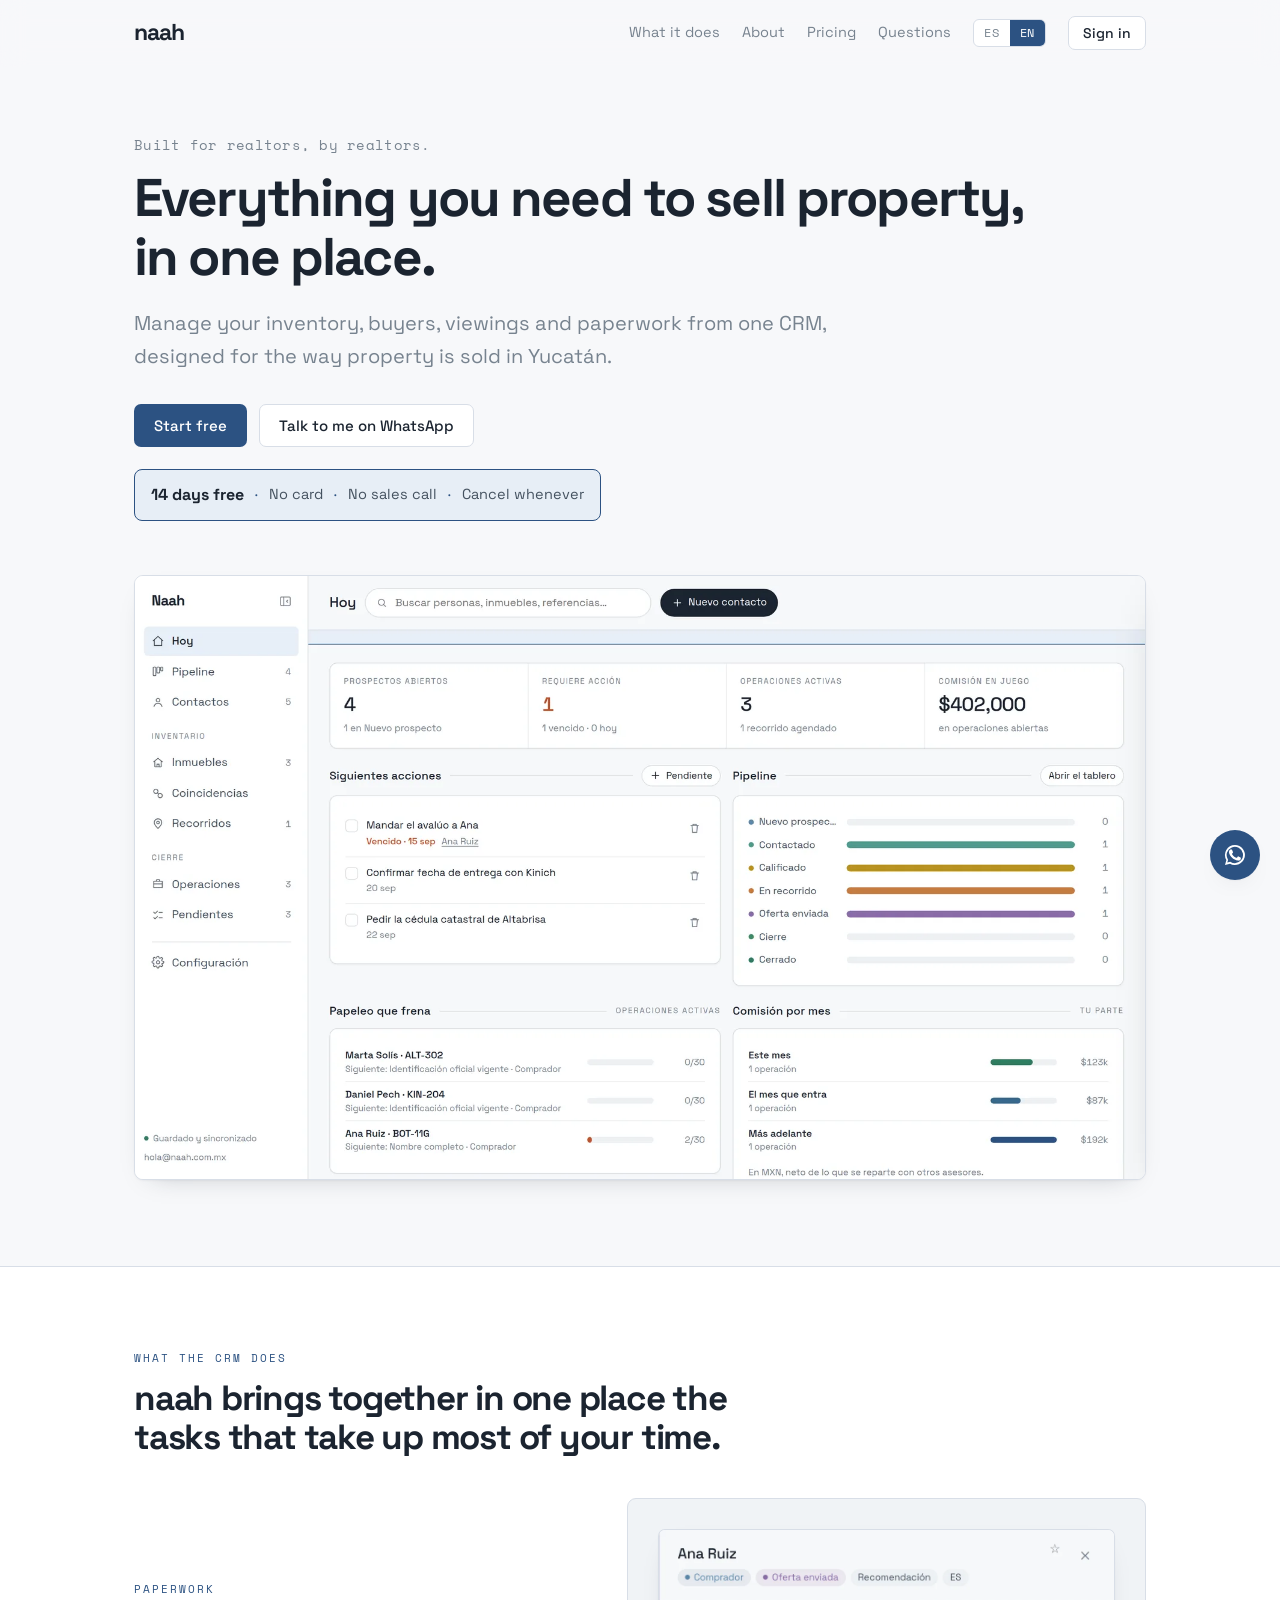
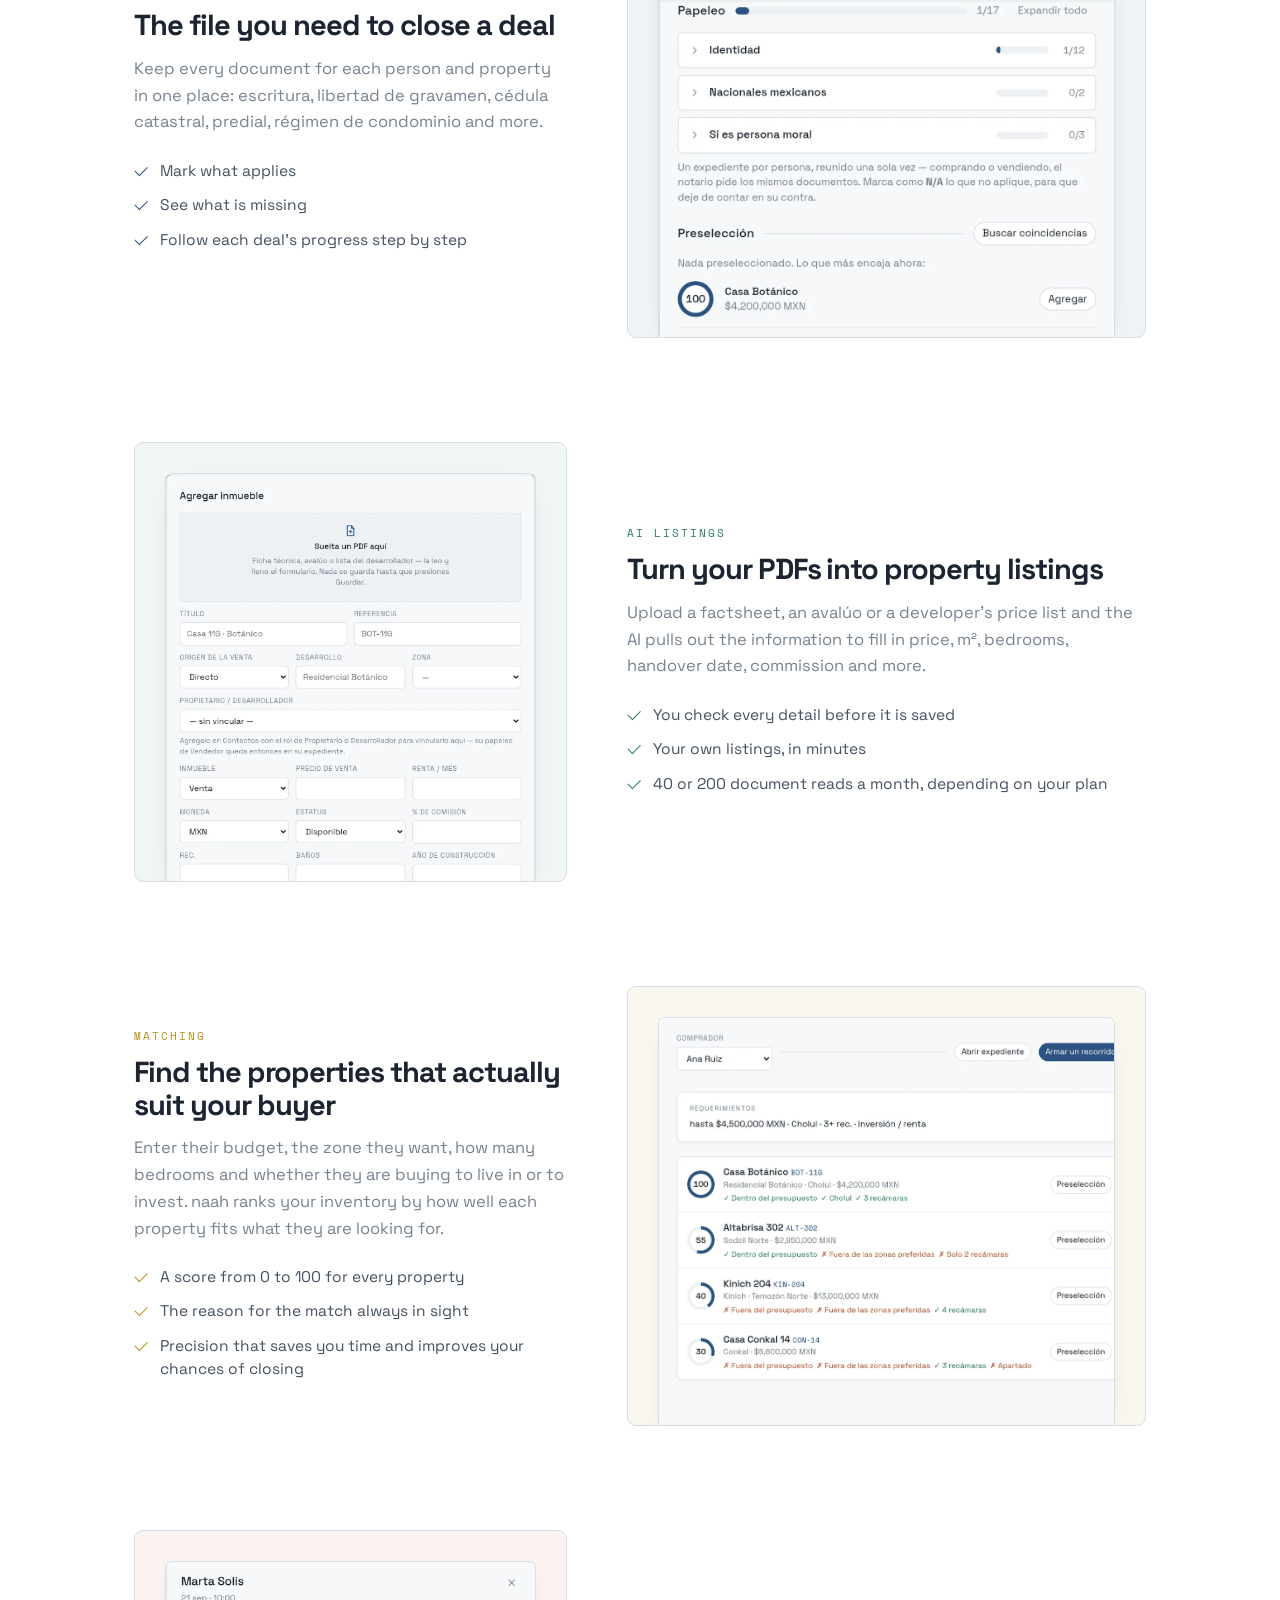
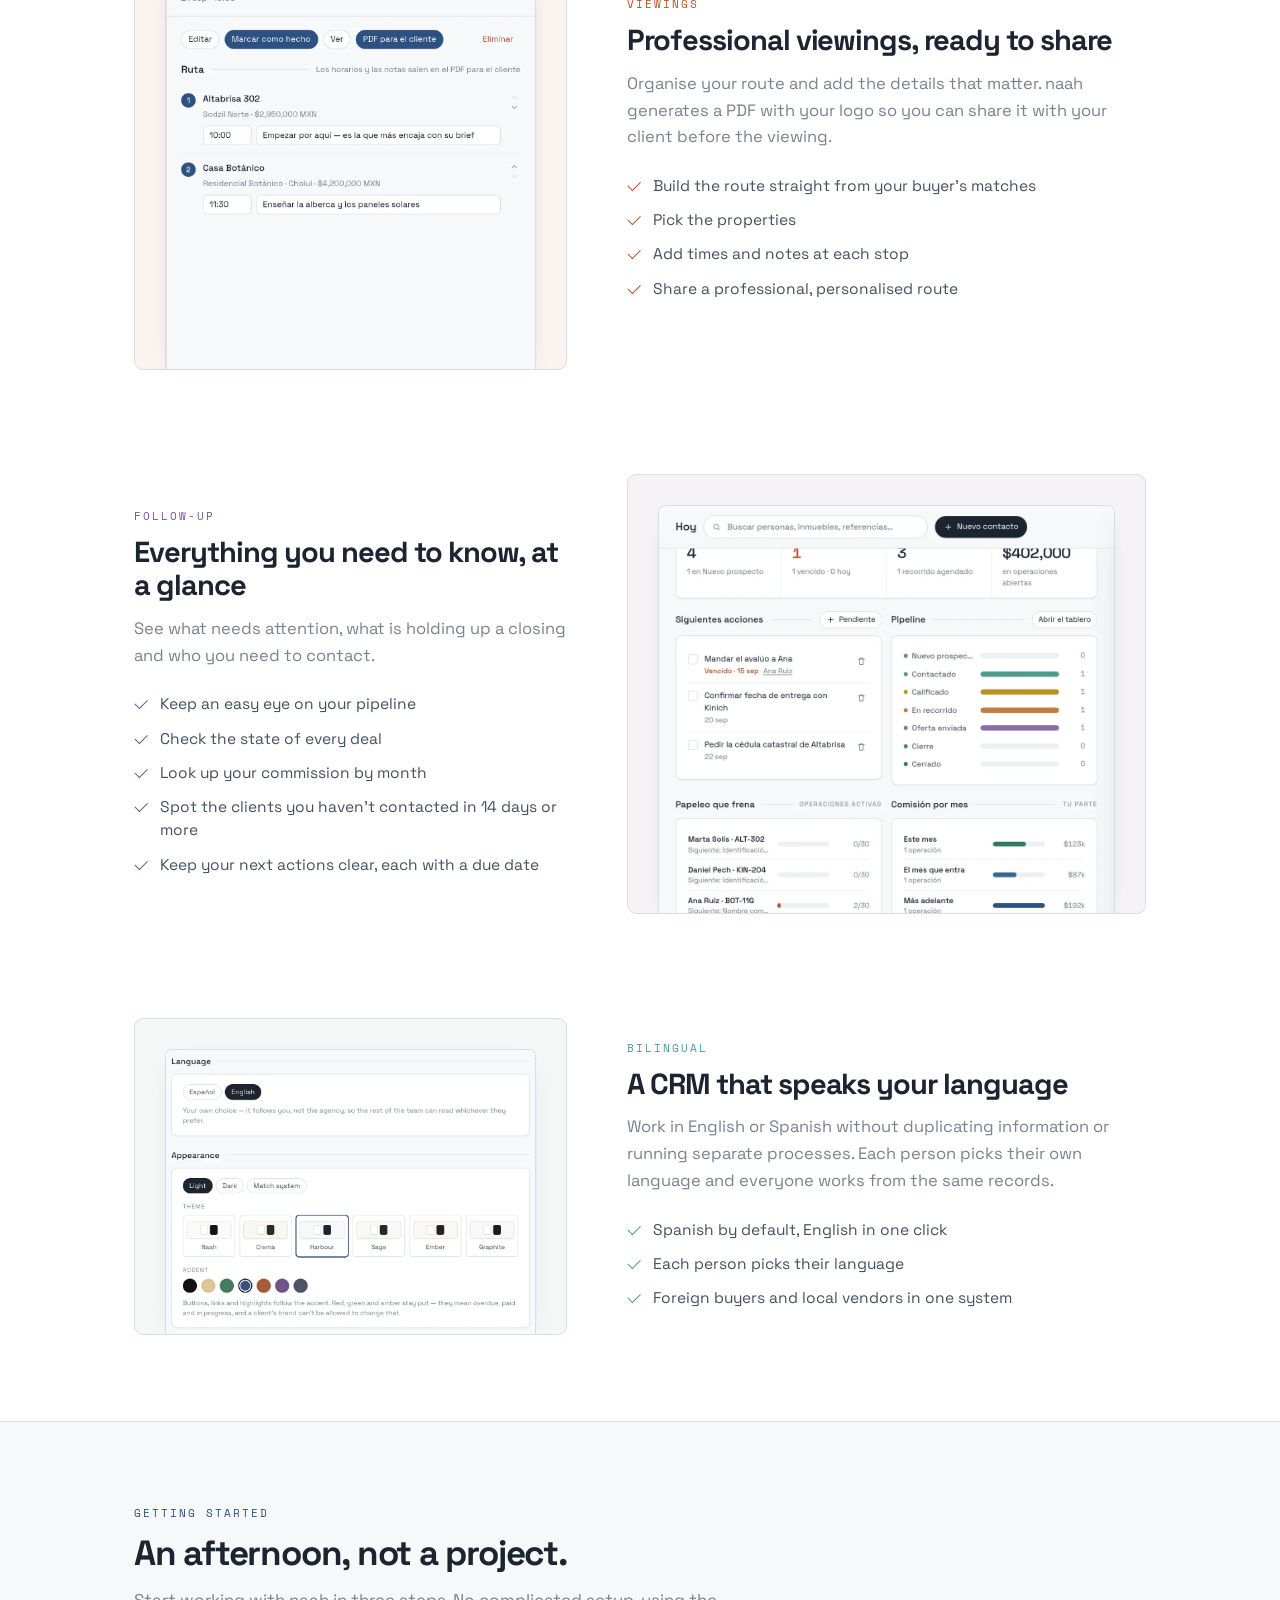
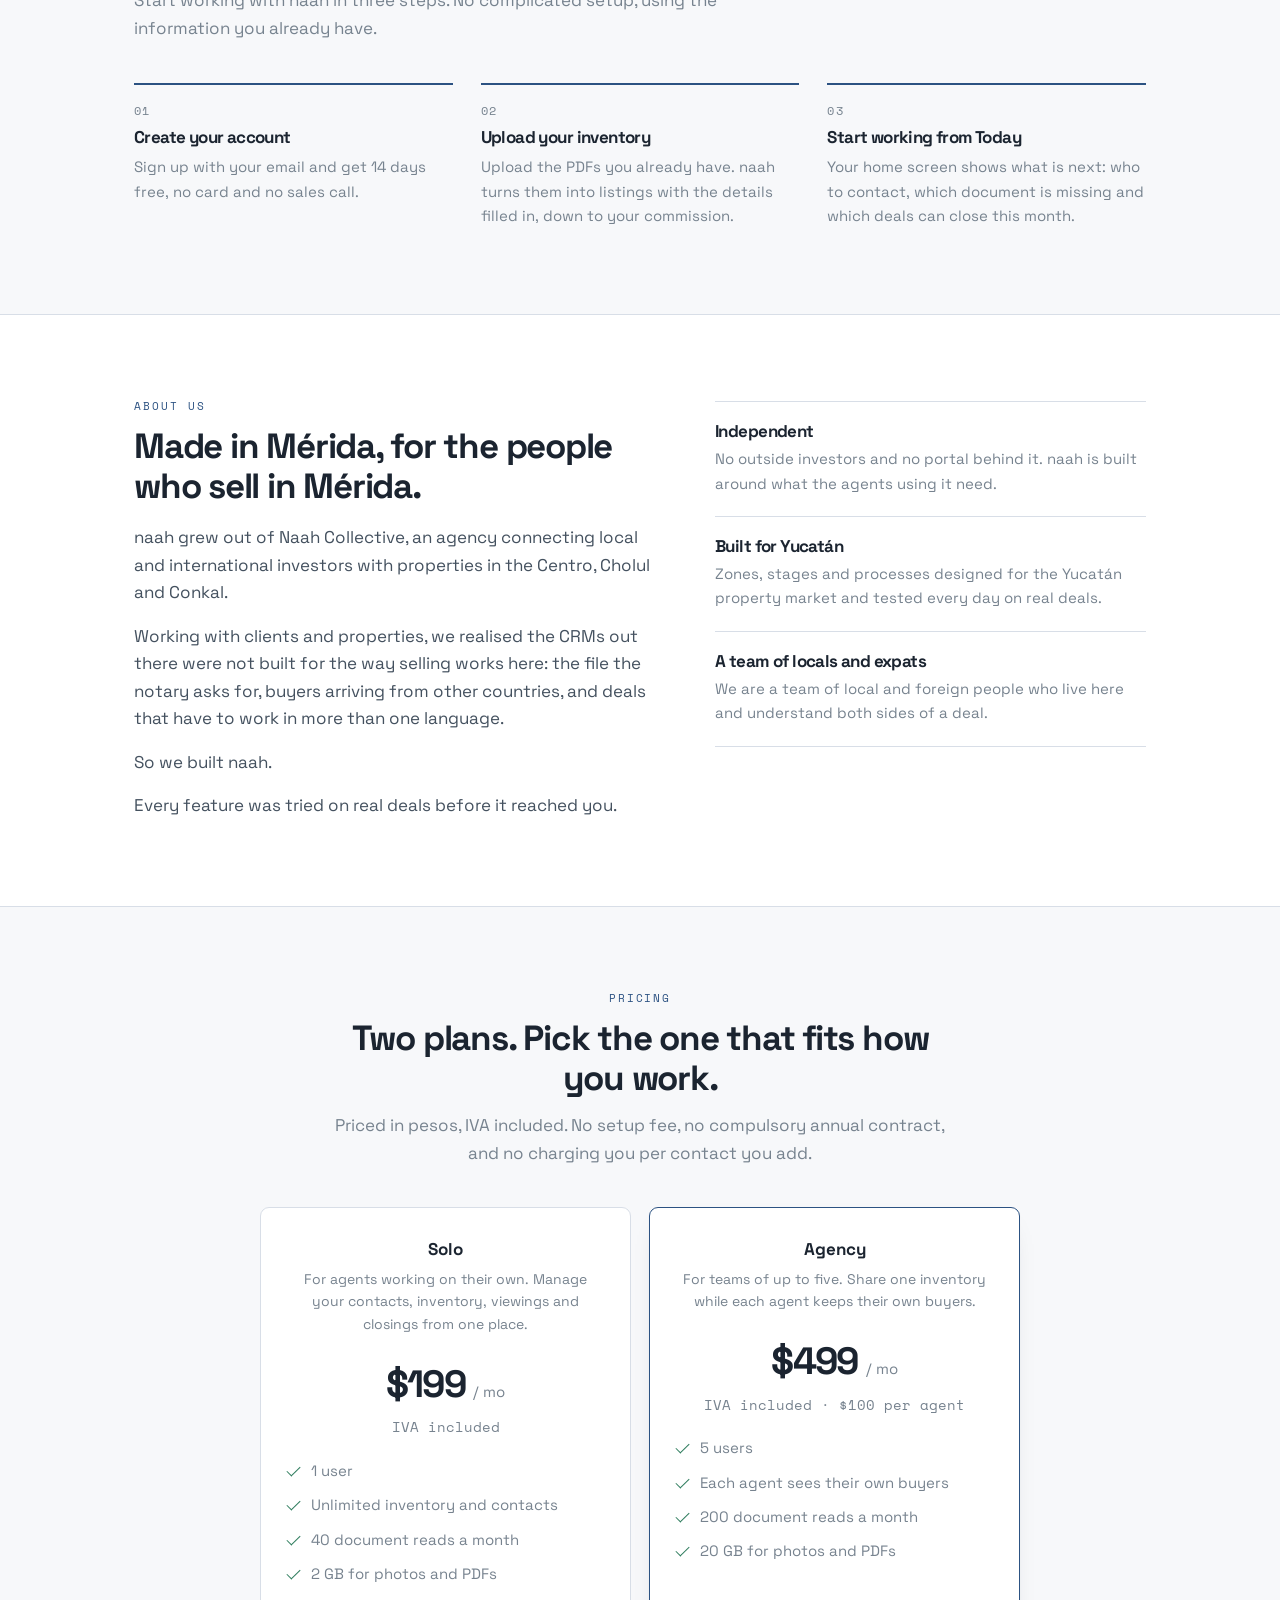
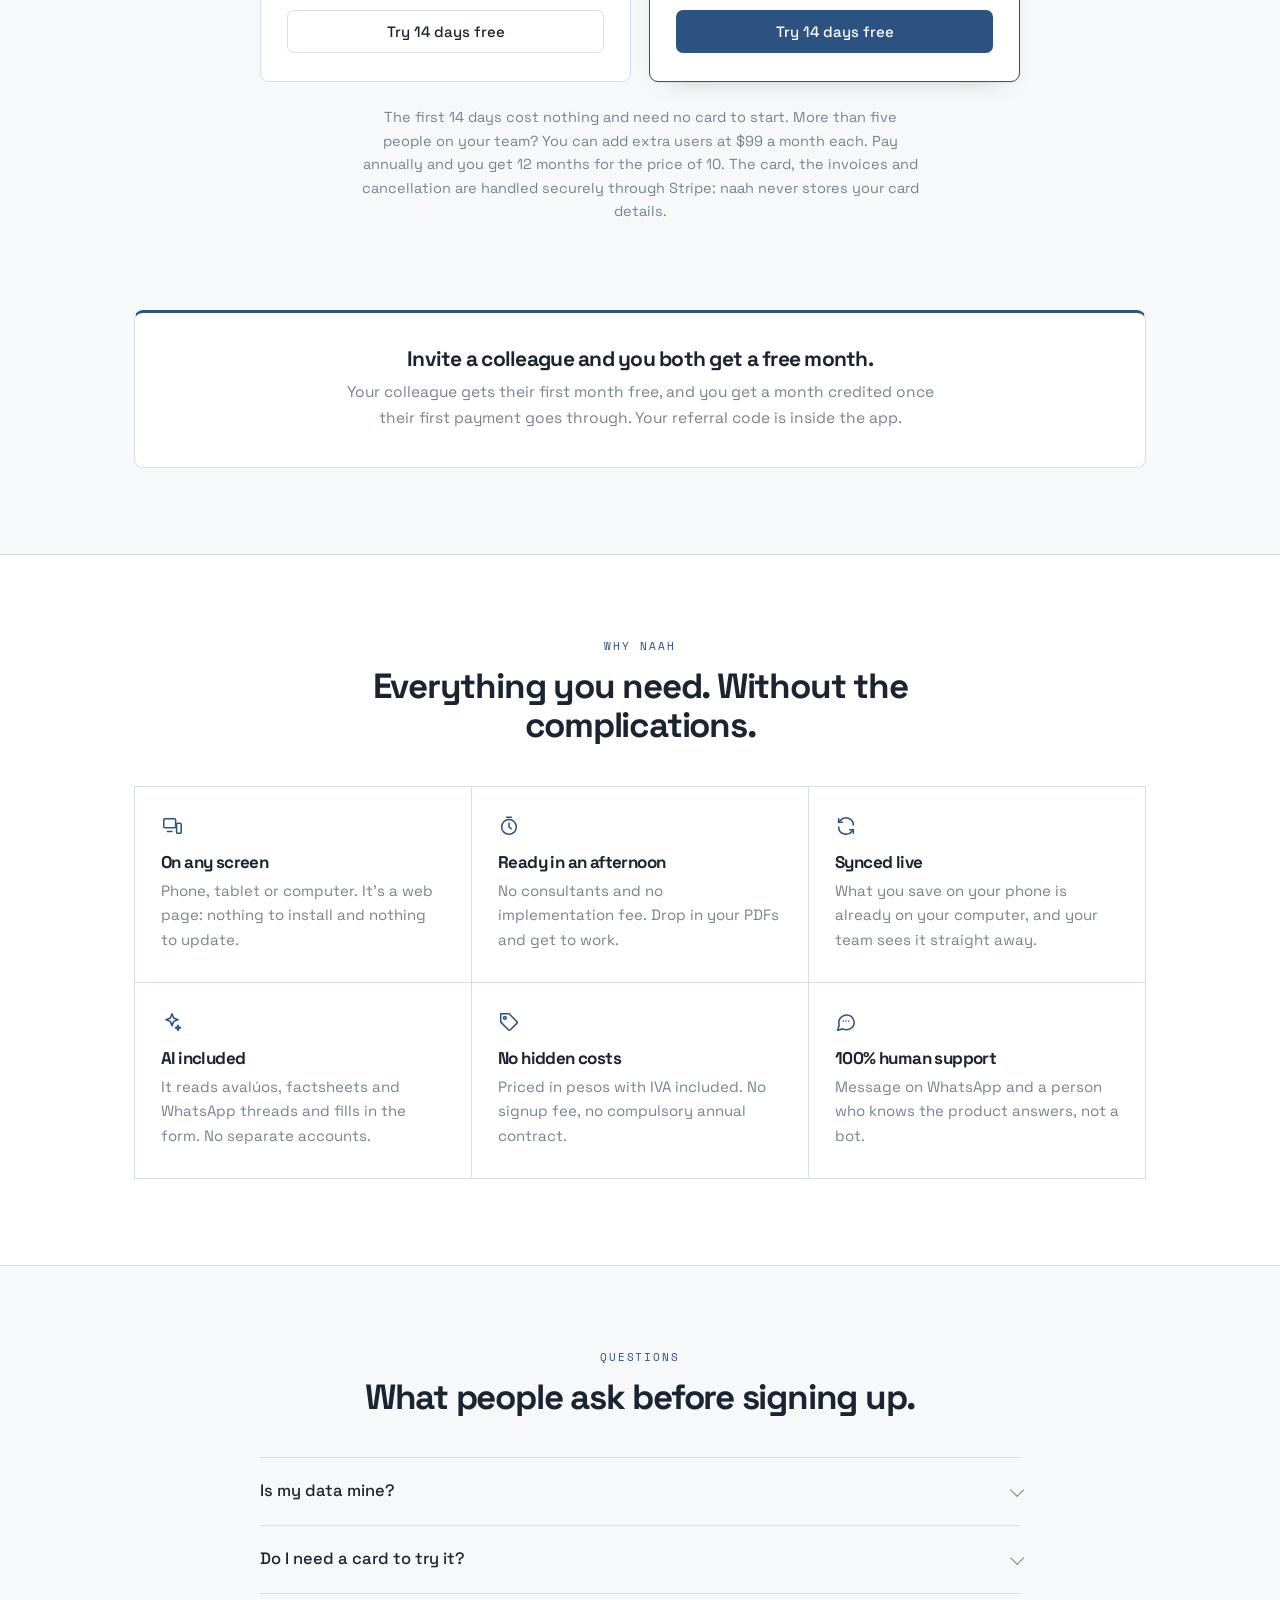
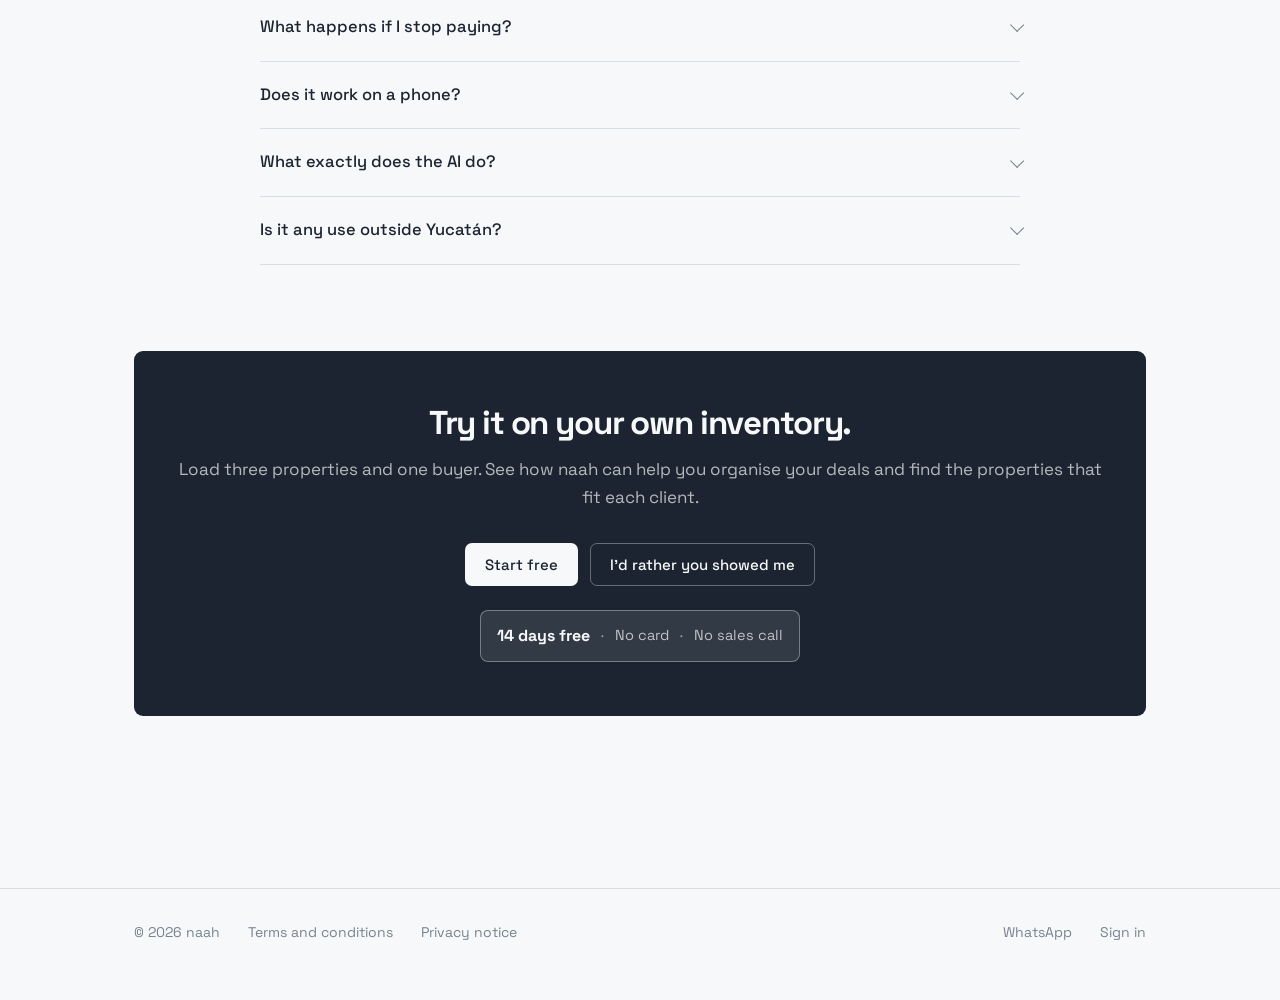
==== commit d12bf89c: "reference code" ====
--- a/index.html
+++ b/index.html
@@ -250,11 +250,12 @@
 
 /* --- referral --- */
 .refer{
-  background:var(--paper);border:1px solid var(--line);border-left:3px solid var(--accent);
-  border-radius:var(--radius);padding:32px 30px;
-}
-.refer h3{font-size:20px;margin-bottom:8px}
-.refer p{color:var(--muted);font-size:15.5px;max-width:52ch}
+  background:var(--paper);border:1px solid var(--line);border-top:3px solid var(--accent);
+  border-radius:var(--radius);padding:34px 30px 36px;text-align:center;
+}
+.refer h3{font-size:21px;margin-bottom:10px}
+/* Held to about two lines: wider and the second sentence orphans a word. */
+.refer p{color:var(--muted);font-size:15.5px;max-width:600px;margin:0 auto}
 
 /* --- faq --- */
 .faq{max-width:760px;border-top:1px solid var(--line);margin:0 auto}
@@ -370,7 +371,7 @@
     <div class="wrap">
       <div class="sechead">
         <span class="kicker" data-t="k1">Qué hace el CRM</span>
-        <h2 data-t="h2a">naah reúne en un solo lugar las tareas que más tiempo te quitan y que necesitas tener bajo control para cerrar tus operaciones.</h2>
+        <h2 data-t="h2a">naah reúne en un solo lugar las tareas que más tiempo te quitan.</h2>
       </div>
 
       <div class="feats">
@@ -731,7 +732,7 @@
   heroalt: "The Today screen: buyers, follow-ups, pipeline and commission",
 
   k1: "What the CRM does",
-  h2a: "naah brings together in one place the tasks that take up most of your time and that you need under control to close your deals.",
+  h2a: "naah brings together in one place the tasks that take up most of your time.",
 
   f1h: "The file you need to close a deal",
   f1p: "Keep every document for each person and property in one place: escritura, libertad de gravamen, cédula catastral, predial, régimen de condominio and more.",
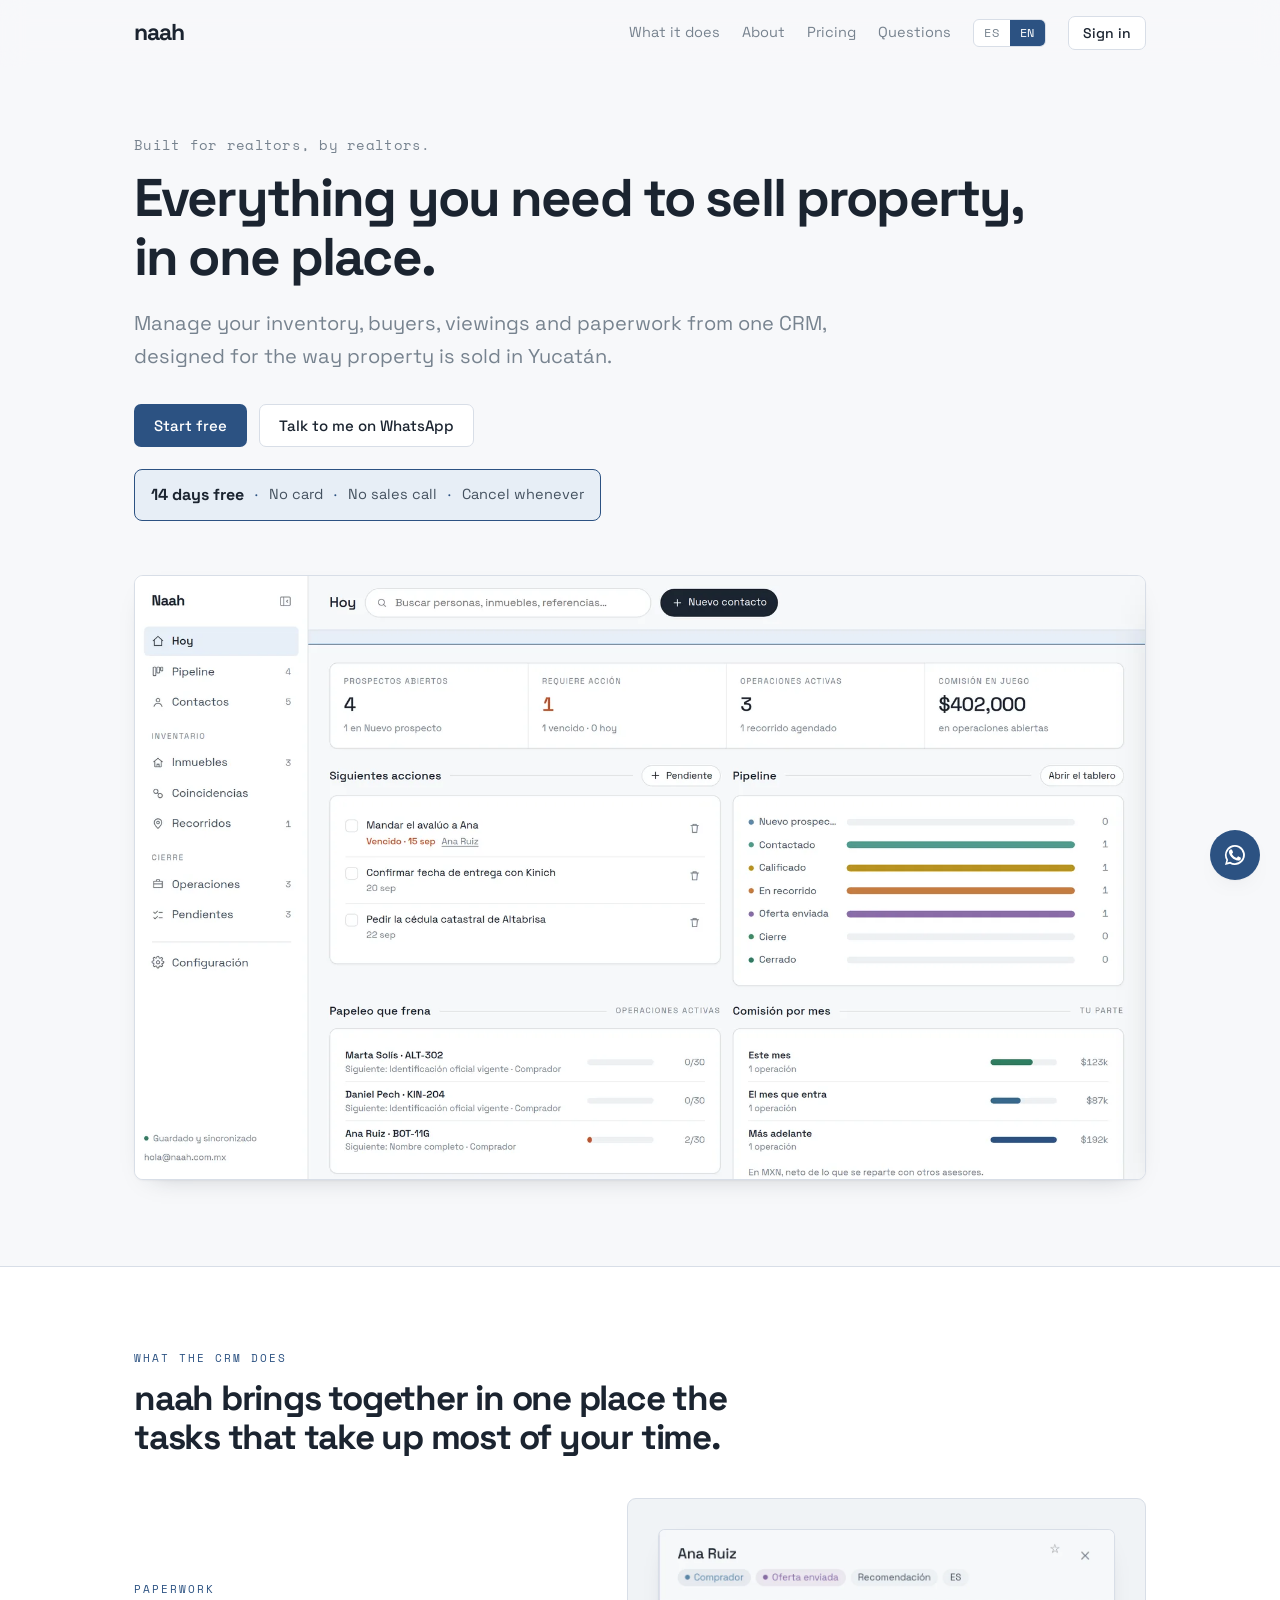
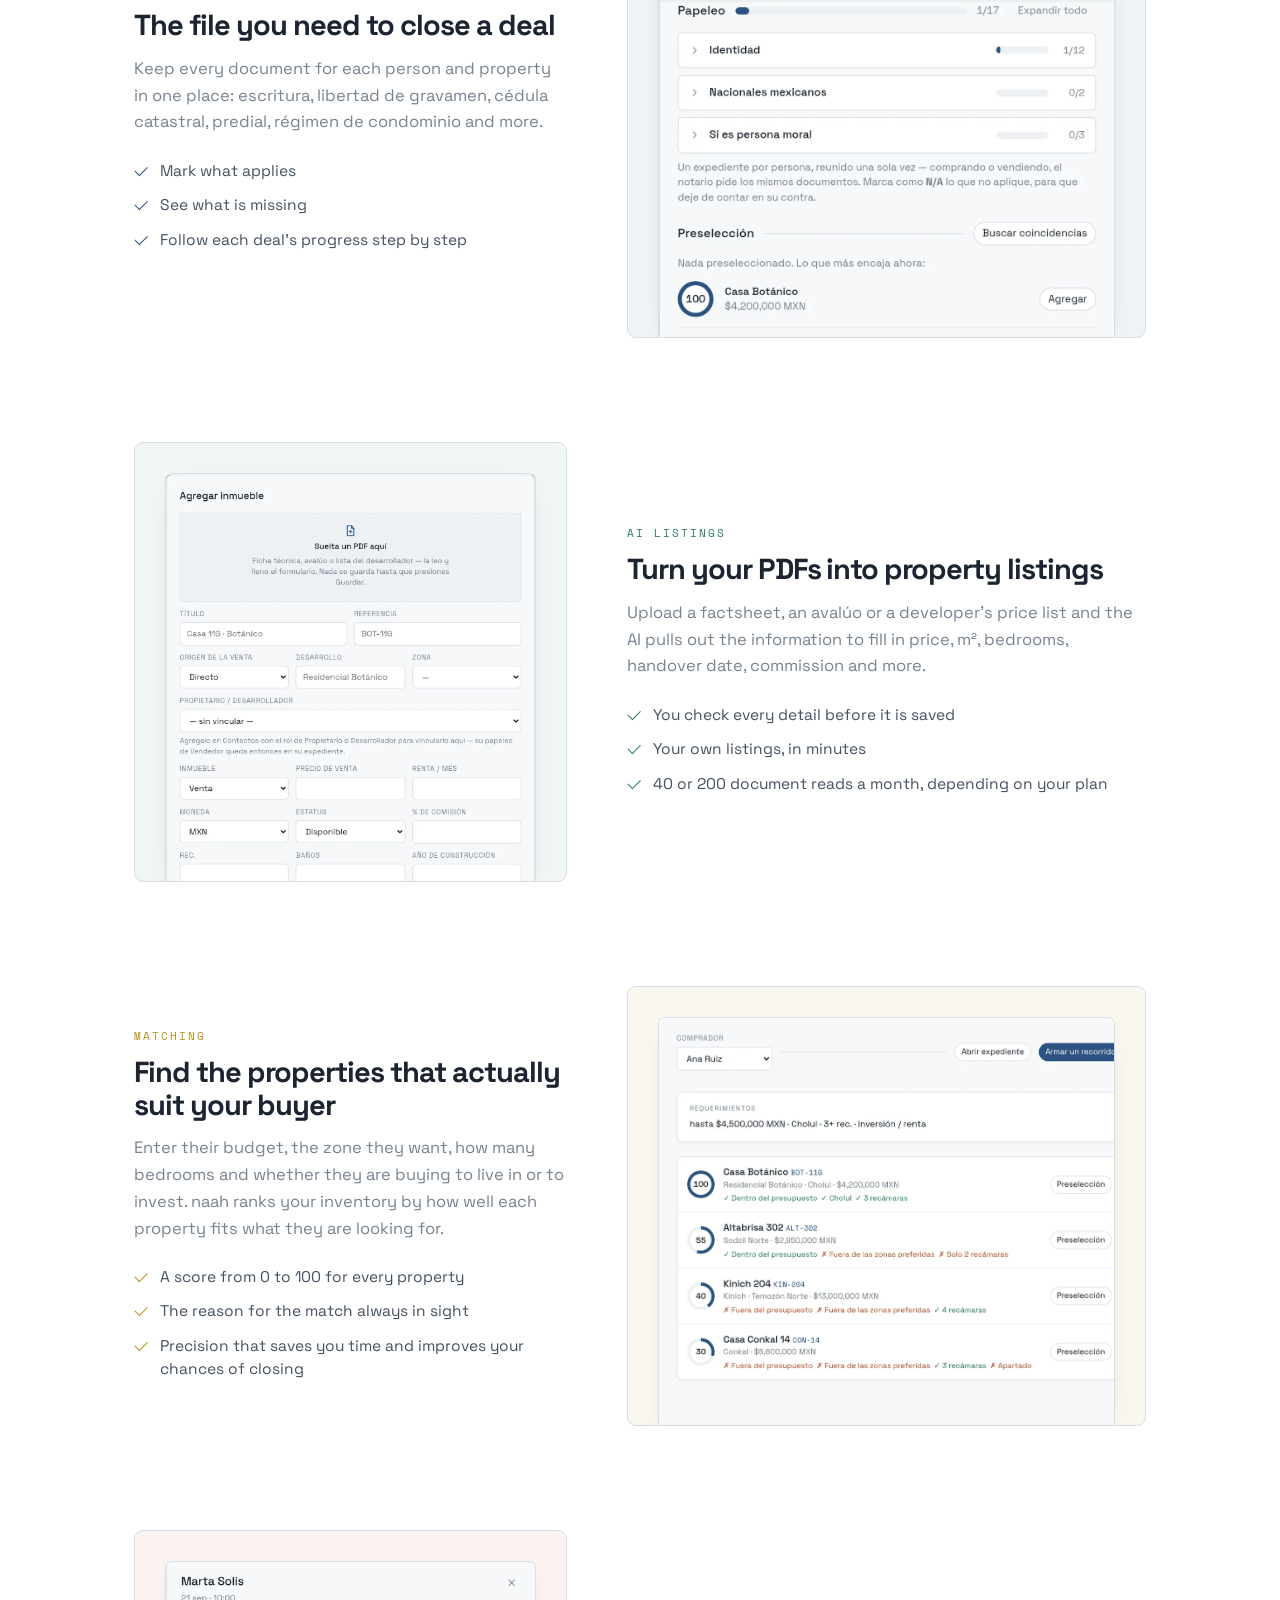
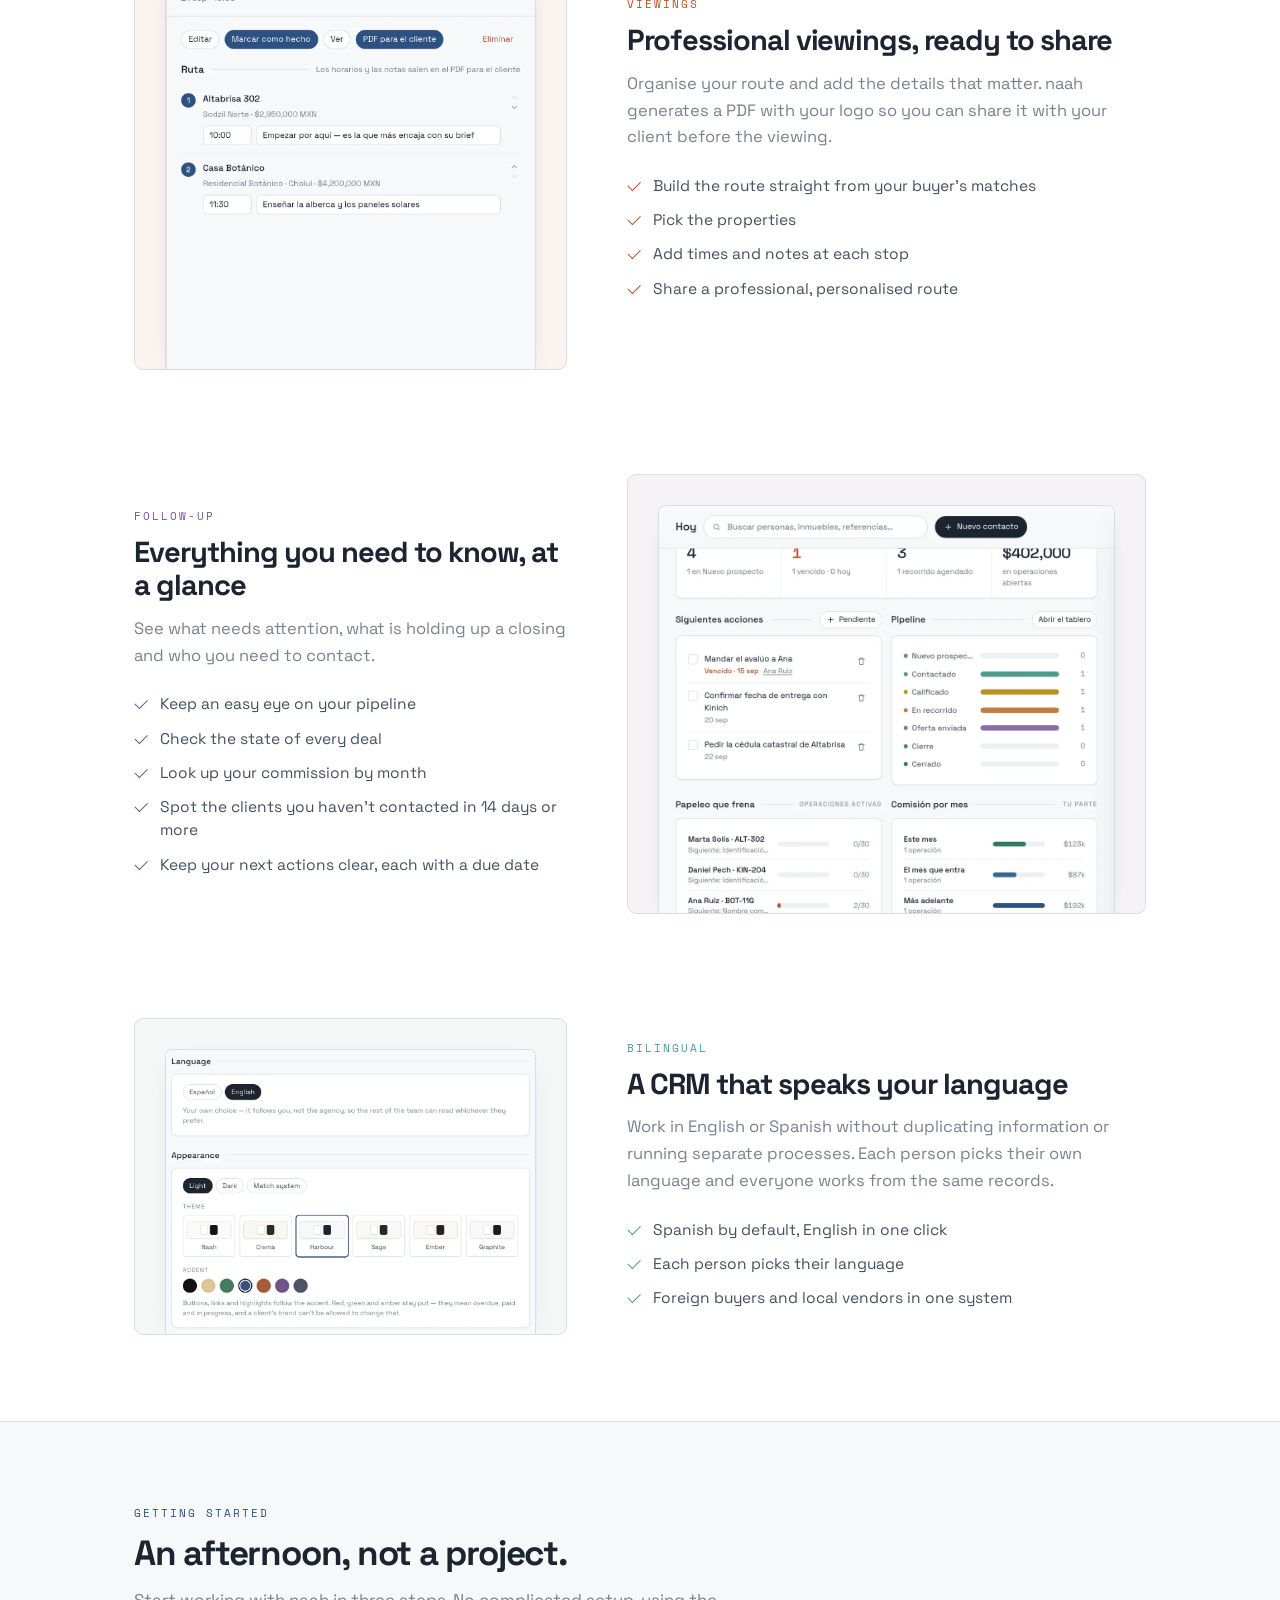
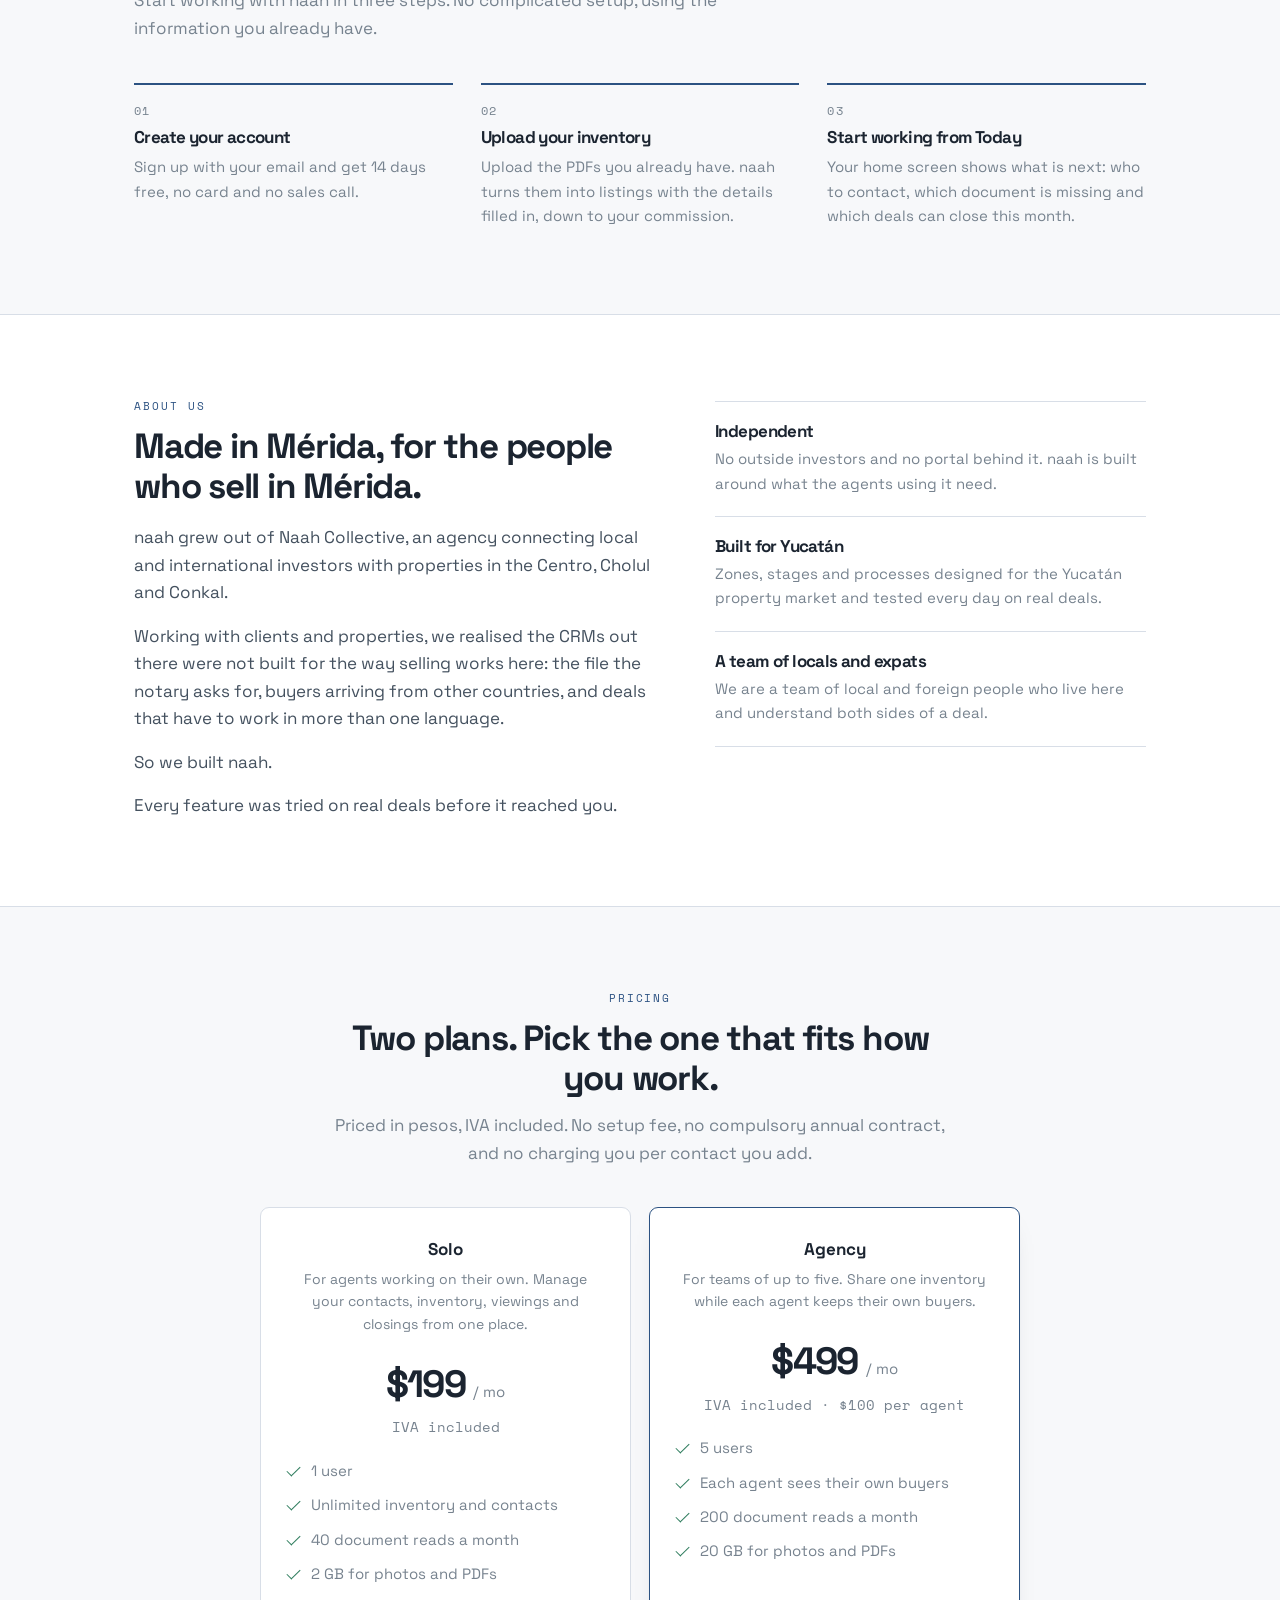
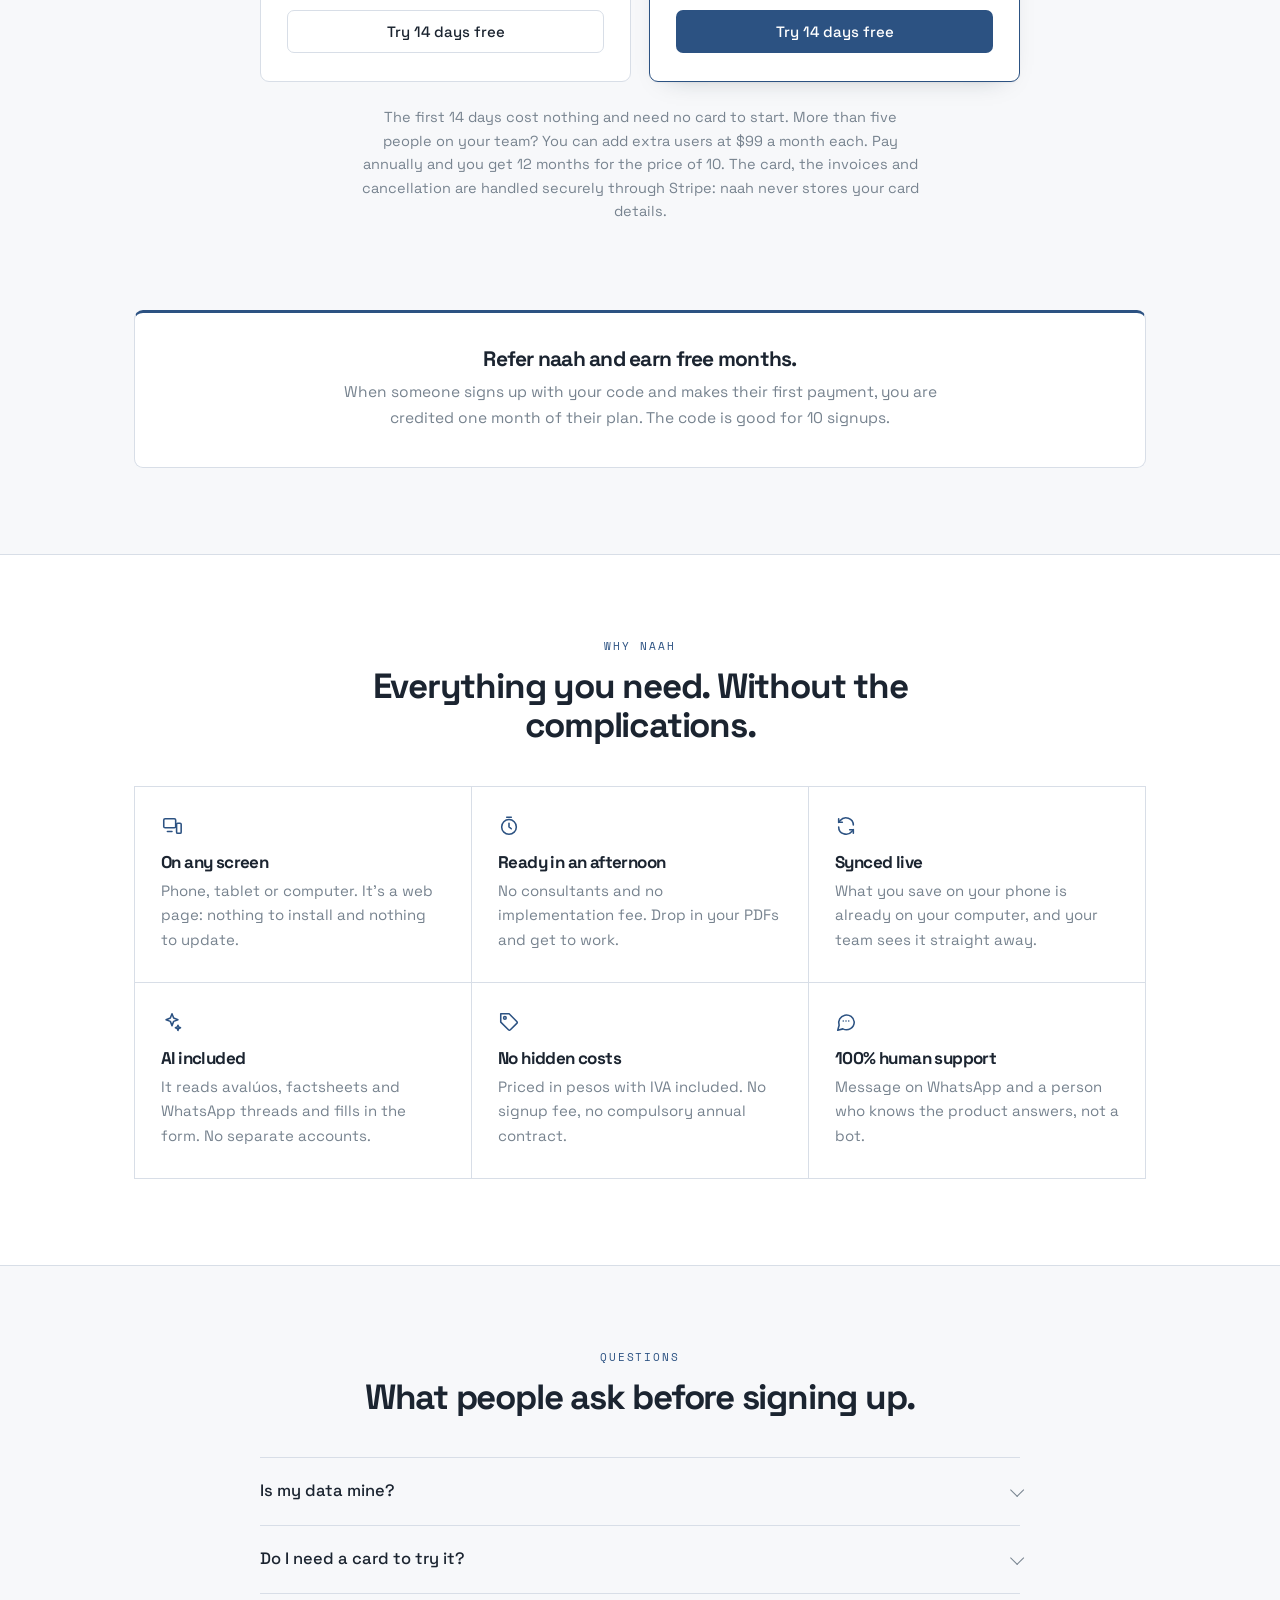
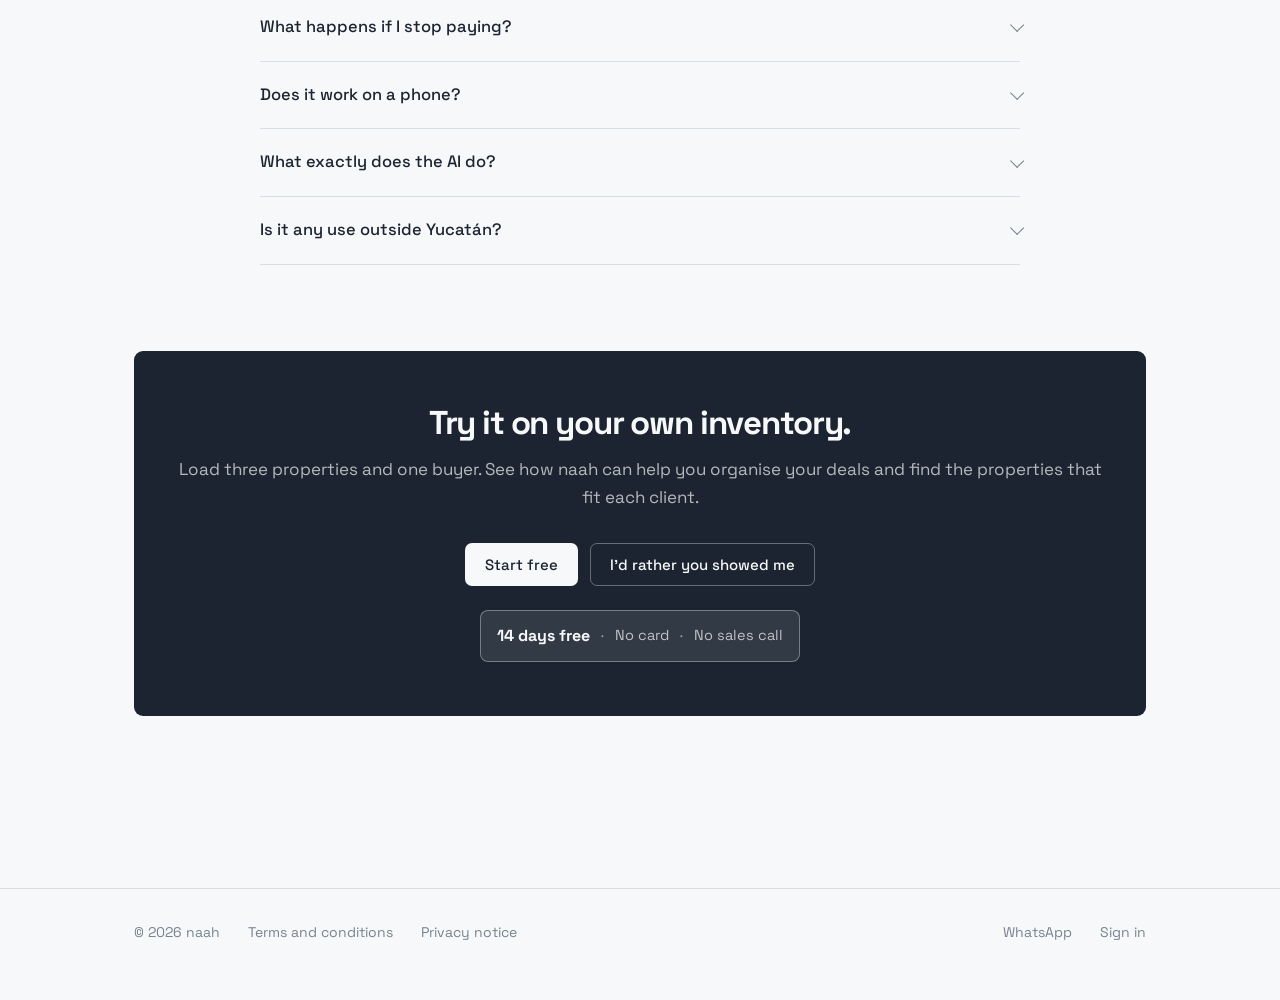
==== commit 1b024fe4: "new referral logic" ====
--- a/index.html
+++ b/index.html
@@ -571,8 +571,8 @@
   <section>
     <div class="wrap">
       <div class="refer">
-        <h3 data-t="refh">Invita a un colega y los dos obtienen un mes gratuito.</h3>
-        <p data-t="refp">Tu colega recibe su primer mes gratis y tú recibes un mes acreditado cuando se realiza su primer pago. Tu código de referido está dentro de la app.</p>
+        <h3 data-t="refh">Recomienda naah y gana meses gratis.</h3>
+        <p data-t="refp">Cuando alguien entra con tu código y hace su primer pago, se te acredita un mes de su plan. El código sirve para 10 registros.</p>
       </div>
     </div>
   </section>
@@ -840,8 +840,8 @@
   pl2cta: "Try 14 days free",
   pnote: "The first 14 days cost nothing and need no card to start. More than five people on your team? You can add extra users at $99 a month each. Pay annually and you get 12 months for the price of 10. The card, the invoices and cancellation are handled securely through Stripe: naah never stores your card details.",
 
-  refh: "Invite a colleague and you both get a free month.",
-  refp: "Your colleague gets their first month free, and you get a month credited once their first payment goes through. Your referral code is inside the app.",
+  refh: "Refer naah and earn free months.",
+  refp: "When someone signs up with your code and makes their first payment, you are credited one month of their plan. The code is good for 10 signups.",
 
   k4: "Questions",
   h2d: "What people ask before signing up.",
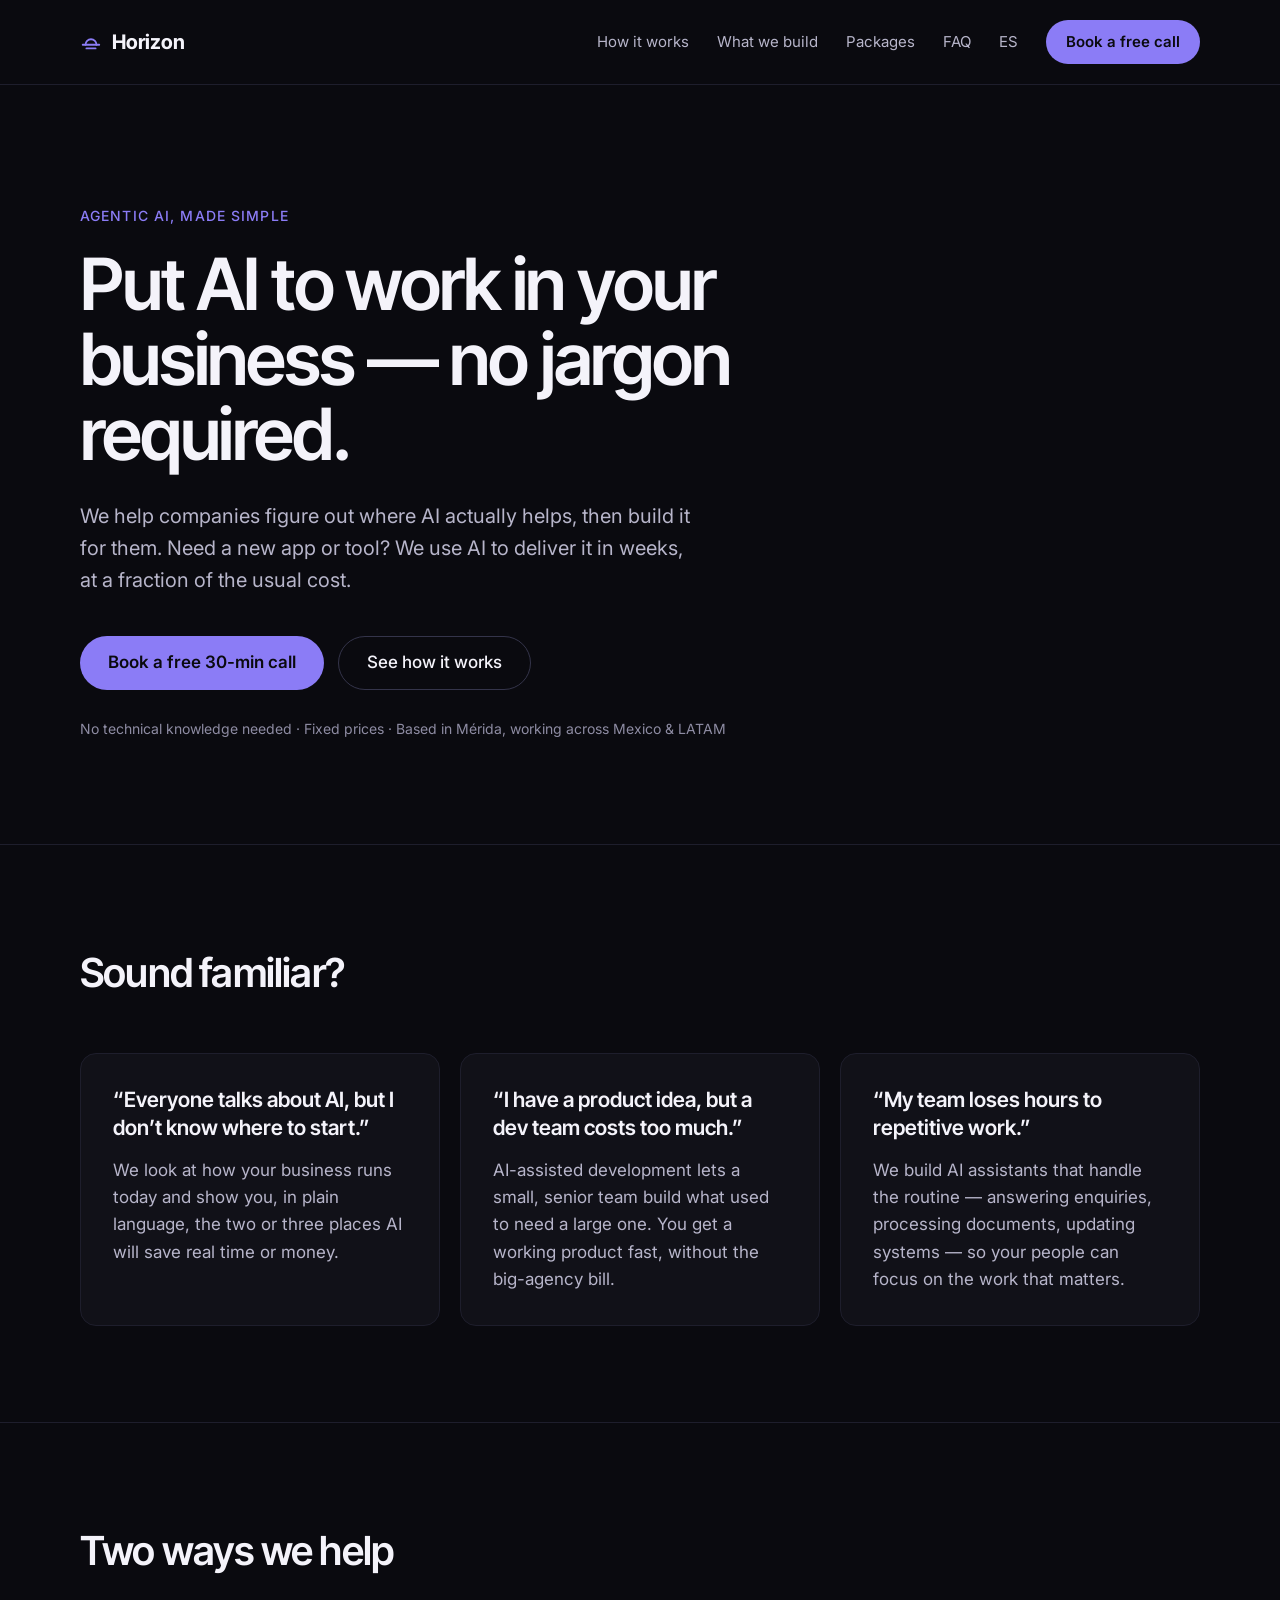
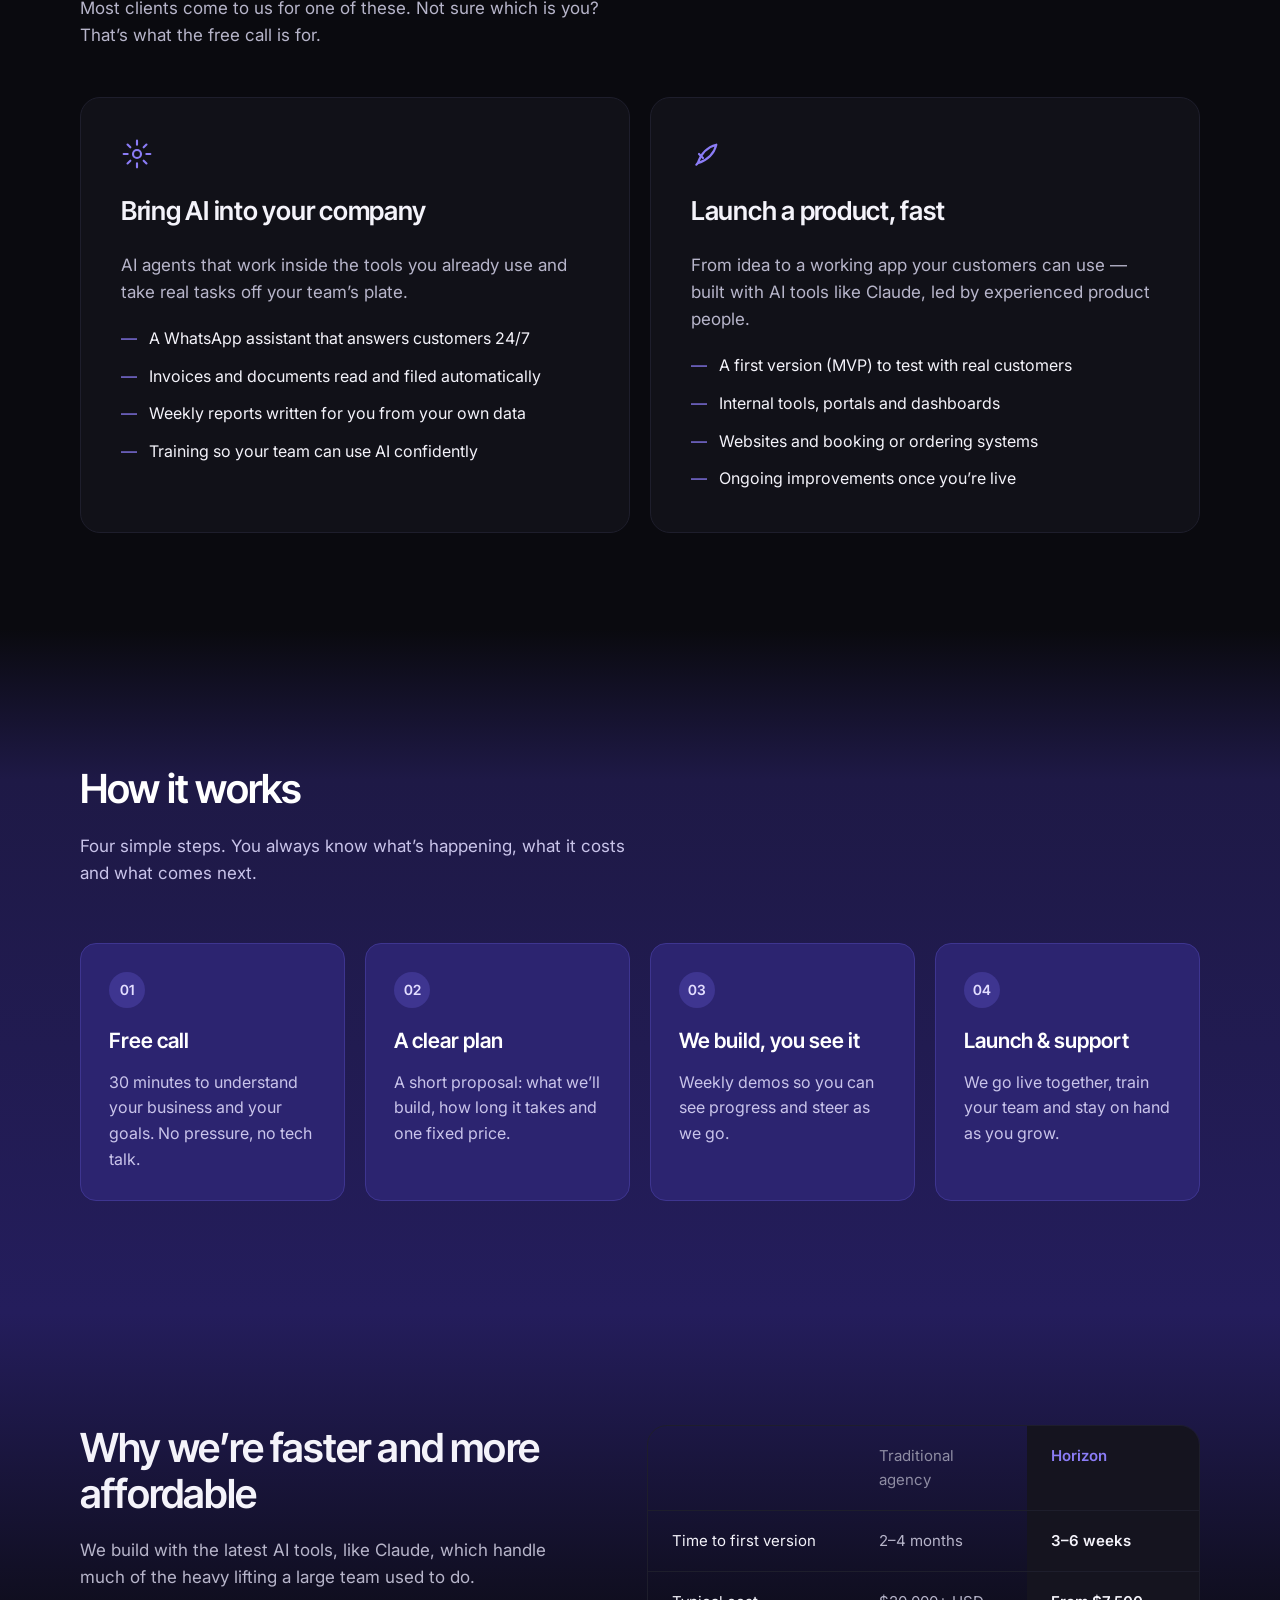
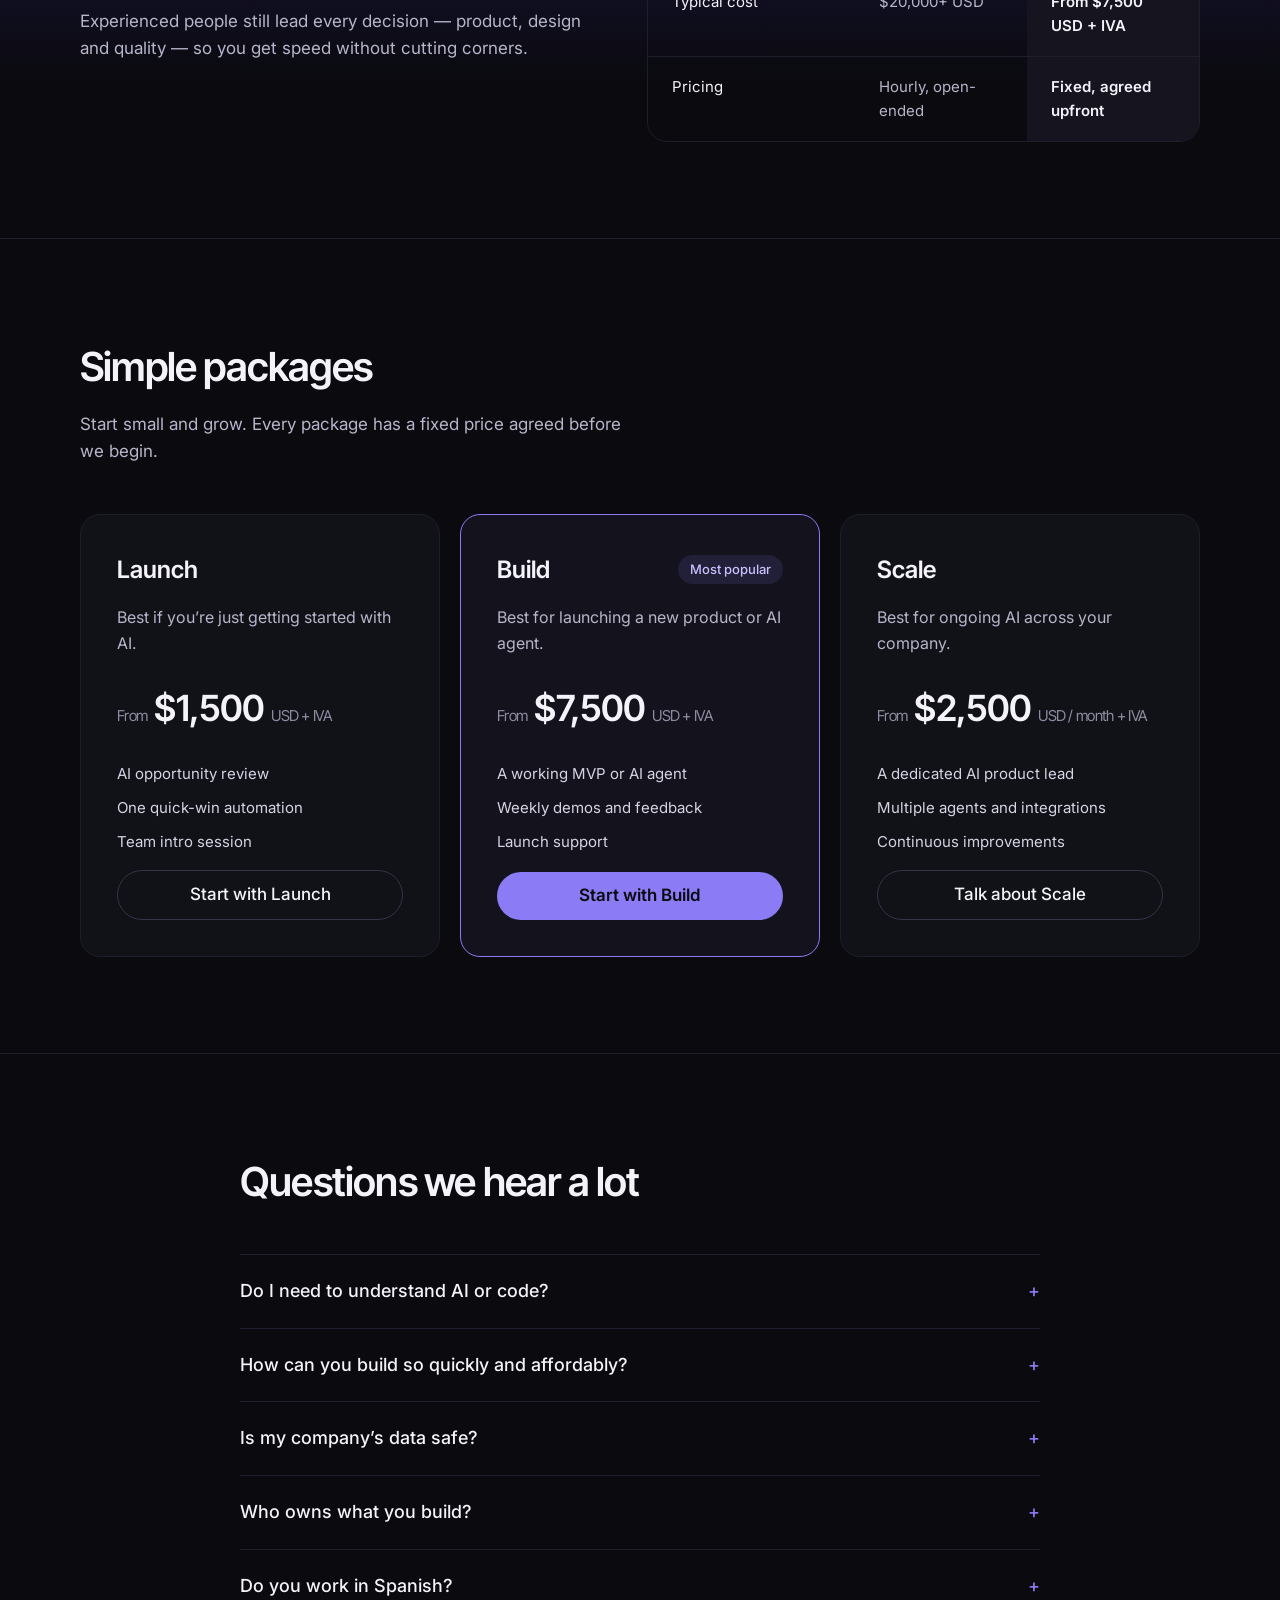
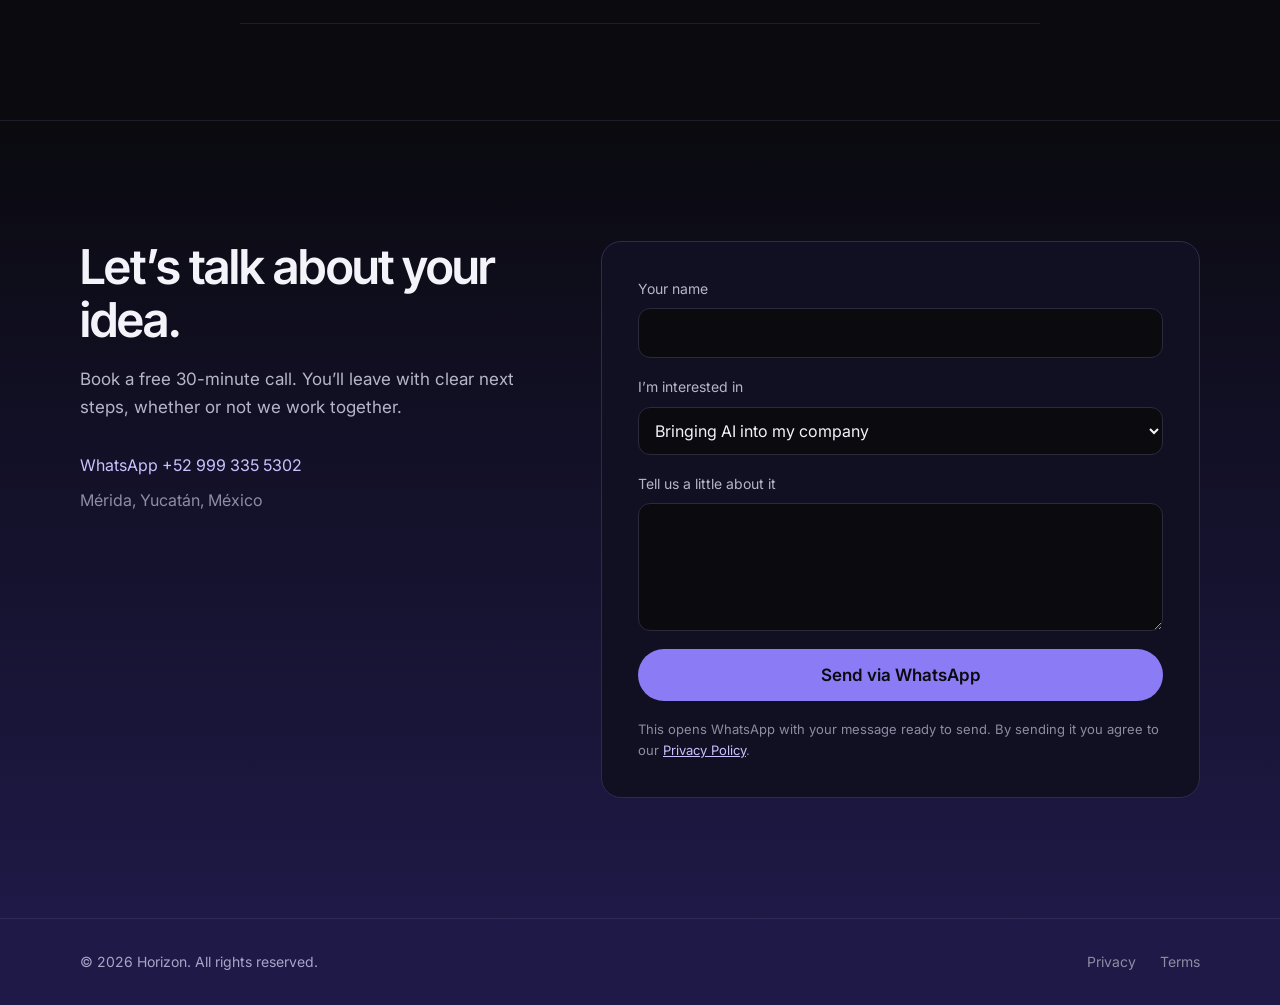
==== commit 902e8c2a: "whatsapp english retry" ====
--- a/index.html
+++ b/index.html
@@ -1,965 +1,296 @@
 <!doctype html>
-<html lang="es">
+<html lang="en">
 <head>
 <meta charset="utf-8">
-<meta name="viewport" content="width=device-width,initial-scale=1,viewport-fit=cover">
-<title>naah — CRM inmobiliario</title>
-<meta name="description" content="Hecho por asesores, para asesores. Cartera, prospectos, recorridos y el expediente que pide el notario, en un solo lugar. En español y en inglés. 14 días gratis, sin tarjeta.">
-<meta name="theme-color" content="#F7F8FA">
-<link rel="canonical" href="https://www.naah.com.mx/">
-
-<meta property="og:type" content="website">
-<meta property="og:site_name" content="naah">
-<meta property="og:title" content="naah — CRM inmobiliario">
-<meta property="og:description" content="Hecho por asesores, para asesores. Tu cartera, tus prospectos y tu papeleo en un solo lugar.">
-<meta property="og:url" content="https://www.naah.com.mx/">
-<meta property="og:image" content="https://www.naah.com.mx/naah-share.jpg">
-<meta property="og:image:type" content="image/jpeg">
-<meta property="og:image:width" content="1200">
-<meta property="og:image:height" content="630">
-<meta property="og:image:alt" content="naah, CRM inmobiliario: hecho por asesores, para asesores.">
-<meta property="og:locale" content="es_MX">
-<meta property="og:locale:alternate" content="en_US">
-<meta name="twitter:card" content="summary_large_image">
-<meta name="twitter:image" content="https://www.naah.com.mx/naah-share.jpg">
-
+<meta name="viewport" content="width=device-width, initial-scale=1">
+<title>Horizon — AI made simple for your business</title>
+<meta name="description" content="Horizon helps businesses put AI to work and launch new products in weeks, at a fraction of the usual cost. Based in Mérida, working across Mexico and LATAM.">
+<link rel="icon" href="data:image/svg+xml,%3Csvg xmlns='http://www.w3.org/2000/svg' viewBox='0 0 24 24' fill='none' stroke='%238B7CF6' stroke-width='2' stroke-linecap='round'%3E%3Cpath d='M3 15h18'/%3E%3Cpath d='M6 15a6 6 0 0 1 12 0'/%3E%3Cpath d='M7 19h10'/%3E%3C/svg%3E">
+<link rel="alternate" hreflang="es" href="https://www.horizontech.com.mx/es/">
 <link rel="preconnect" href="https://fonts.googleapis.com">
-<link rel="preconnect" href="https://fonts.gstatic.com" crossorigin>
-<link rel="stylesheet" href="https://fonts.googleapis.com/css2?family=Space+Grotesk:wght@400;500;700&family=Space+Mono:wght@400;700&display=swap">
-
-<link rel="icon" href="data:image/svg+xml,<svg xmlns='http://www.w3.org/2000/svg' viewBox='0 0 100 100'><rect width='100' height='100' rx='22' fill='%232C5282'/><g transform='translate(50 50) scale(0.74) translate(-50 -50)'><path d='M16 84V52a34 34 0 0 1 68 0v32H64V52a14 14 0 0 0-28 0v32Z' fill='%23FFFDF8'/></g></svg>">
-
+<link rel="stylesheet" href="https://fonts.googleapis.com/css2?family=Inter:wght@400;500;600&amp;family=Inter+Tight:wght@500;600;700&amp;display=swap">
 <style>
-/* ============================================================
-   naah — Harbour. Cool greys, one blue, and colour kept back for
-   the six things the product actually does.
-
-   Light only, on purpose: this page is read once, in daylight,
-   usually on a phone between viewings.
-   ============================================================ */
-:root{
-  color-scheme: light;
-  --ground:#F7F8FA;
-  --paper:#FFFFFF;
-  --ink:#1B2430;
-  --ink-2:#44515F;
-  --muted:#77838F;
-  --line:#D8DEE7;
-  --line-soft:#EAEEF3;
-  --accent:#2C5282;
-  --accent-deep:#23436B;
-  --accent-on:#FFFFFF;
-  --wash:#E7EEF6;
-  --good:#2F7D5E;
-  --shadow:0 1px 2px rgba(27,36,48,.04), 0 10px 26px -18px rgba(27,36,48,.35);
-  --radius:9px;
-}
-
-*{box-sizing:border-box}
-html{scroll-behavior:smooth}
-body{
-  margin:0; background:var(--ground); color:var(--ink);
-  font:400 17px/1.62 "Space Grotesk", system-ui, -apple-system, sans-serif;
-  -webkit-font-smoothing:antialiased;
-}
-.wrap{max-width:1060px;margin:0 auto;padding:0 24px}
-h1,h2,h3{margin:0;line-height:1.13;letter-spacing:-.035em;font-weight:700}
-p{margin:0}
-a{color:inherit}
-code{font-family:"Space Mono",ui-monospace,monospace;font-size:.9em}
-
-/* --- top bar --- */
-header{
-  position:sticky;top:0;z-index:50;
-  background:color-mix(in srgb, var(--ground) 88%, transparent);
-  backdrop-filter:saturate(140%) blur(12px);
-  border-bottom:1px solid transparent;transition:border-color .2s;
-}
-header.scrolled{border-bottom-color:var(--line)}
-.bar{display:flex;align-items:center;gap:16px;height:66px}
-.mark{text-decoration:none;font-weight:700;font-size:23px;letter-spacing:-.05em}
-.bar nav{margin-left:auto;display:flex;align-items:center;gap:22px}
-.bar nav a.navlink{color:var(--muted);text-decoration:none;font-size:14.5px}
-.bar nav a.navlink:hover{color:var(--ink)}
-@media (max-width:780px){ .bar nav a.navlink{display:none} }
-
-.langtog{display:flex;border:1px solid var(--line);border-radius:6px;overflow:hidden;background:var(--paper)}
-.langtog button{
-  border:0;background:transparent;color:var(--muted);cursor:pointer;
-  font:400 12px/1 "Space Mono",monospace;padding:7px 10px;letter-spacing:.06em;
-}
-.langtog button[aria-pressed="true"]{background:var(--accent);color:var(--accent-on)}
-
-.btn{
-  display:inline-flex;align-items:center;justify-content:center;gap:8px;
-  border-radius:7px;text-decoration:none;cursor:pointer;border:1px solid transparent;
-  font:500 15px/1 "Space Grotesk",sans-serif;padding:13px 19px;white-space:nowrap;
-  transition:transform .12s ease, box-shadow .12s ease, background .12s ease, border-color .12s ease;
-}
-.btn:active{transform:translateY(1px)}
-.btn-primary{background:var(--accent);color:var(--accent-on)}
-.btn-primary:hover{background:var(--accent-deep);box-shadow:var(--shadow)}
-.btn-ghost{background:var(--paper);color:var(--ink);border-color:var(--line)}
-.btn-ghost:hover{border-color:var(--accent)}
-.btn-sm{padding:9px 14px;font-size:14px}
-.btn svg{width:17px;height:17px;flex:none}
-
-/* --- hero --- */
-.hero{padding:72px 0 0;max-width:900px}
-.hero h1{font-size:clamp(33px,4.9vw,53px)}
-.hero .lede{margin-top:20px;font-size:clamp(17px,2.1vw,20px);color:var(--muted);max-width:60ch}
-.cta{display:flex;flex-wrap:wrap;gap:12px;margin-top:32px}
-
-/* The trial is the whole offer, so it gets its own box rather than a
-   footnote in grey. */
-.trial{
-  margin-top:22px;display:inline-flex;align-items:center;gap:11px;flex-wrap:wrap;
-  background:var(--wash);border:1px solid var(--accent);
-  border-radius:8px;padding:12px 16px;
-}
-.trial b{font-size:16px}
-.trial span{color:var(--ink-2);font-size:14.5px}
-.trial .dot{color:var(--accent)}
-
-/* --- one still screen under the hero --- */
-.reel{margin:54px 0 86px}
-.reel .frame{
-  border:1px solid var(--line);border-radius:var(--radius);background:var(--paper);
-  box-shadow:var(--shadow);overflow:hidden;
-}
-.reel .frame img{display:block;width:100%;height:auto}
-
-/* --- sections --- */
-/* The header is sticky, so an anchor jump has to stop short of it or
-   the heading it jumped to ends up underneath. */
-section[id], #top{scroll-margin-top:84px}
-section{padding:86px 0}
-/* Sections alternate between the grey ground and white sheets with a
-   faint rule top and bottom, so the page reads as chapters rather
-   than one long scroll. Two grey sections in a row share their gap. */
-section:not(.sheet) + section:not(.sheet){padding-top:0}
-.sheet{background:var(--paper);border-top:1px solid var(--line);border-bottom:1px solid var(--line)}
-.sechead{max-width:640px;margin-bottom:40px}
-.sechead.mid{margin-left:auto;margin-right:auto;text-align:center}
-.sechead h2{font-size:clamp(26px,3.6vw,35px)}
-.sechead p{margin-top:14px;color:var(--muted);font-size:17px}
-.kicker.plain{text-transform:none;letter-spacing:.02em;font-size:13.5px;color:var(--muted)}
-.kicker{
-  font:400 11px/1 "Space Mono",ui-monospace,monospace;letter-spacing:.18em;
-  text-transform:uppercase;color:var(--accent);display:block;margin-bottom:15px;
-}
-
-/* --- the six things, one row each, screen alternating sides ---
-   Each keeps its own hue, but only on the label, the ticks and a
-   faint wash behind its screen. */
-.feats{display:grid;gap:104px}
-.feat{display:grid;grid-template-columns:minmax(0,5fr) minmax(0,6fr);gap:60px;align-items:center}
-.feat:nth-child(even) .copy{order:2}
-.feat .tag{
-  font:400 11px/1 "Space Mono",ui-monospace,monospace;letter-spacing:.18em;
-  text-transform:uppercase;color:var(--hue);display:block;margin-bottom:14px;
-}
-.feat h3{font-size:clamp(23px,2.7vw,29px);margin-bottom:14px}
-.feat p{color:var(--muted);font-size:16.5px}
-.feat ul{list-style:none;margin:24px 0 0;padding:0;display:grid;gap:11px}
-.feat li{position:relative;padding-left:26px;font-size:15.5px;color:var(--ink-2);line-height:1.5}
-.feat li::before{
-  content:"";position:absolute;left:1px;top:6px;width:11px;height:5.5px;
-  border-left:1.8px solid var(--hue);border-bottom:1.8px solid var(--hue);
-  transform:rotate(-45deg);
-}
-/* The screens are tall crops of the app; the frame shows the top of
-   each, which is where the point of it sits. */
-.feat .shot{
-  margin:0;height:440px;overflow:hidden;
-  padding:30px 30px 0;border-radius:var(--radius);border:1px solid var(--line);
-  background:color-mix(in srgb, var(--hue) 7%, var(--paper));
-}
-.feat .shot img{
-  display:block;width:100%;height:100%;object-fit:cover;object-position:left top;
-  border:1px solid var(--line);border-bottom:0;border-radius:7px 7px 0 0;
-  box-shadow:var(--shadow);background:var(--paper);
-}
-/* A screen that is wider than tall is shown whole, and the frame
-   follows its height instead of cropping it. */
-.feat .shot.fit{height:auto}
-.feat .shot.fit img{height:auto;object-fit:initial}
-@media (max-width:820px){
-  .feats{gap:72px}
-  .feat{grid-template-columns:1fr;gap:28px}
-  .feat:nth-child(even) .copy{order:0}
-  .feat .shot{height:340px;padding:20px 20px 0}
-}
-
-/* --- about --- */
-.about{display:grid;grid-template-columns:minmax(0,6fr) minmax(0,5fr);gap:64px;align-items:start}
-.about .sechead{margin-bottom:0}
-.about .story{margin-top:18px;color:var(--ink-2);font-size:17px;display:grid;gap:16px;max-width:58ch}
-.about .facts{display:grid;gap:0;border-top:1px solid var(--line)}
-.about .fact{padding:20px 0;border-bottom:1px solid var(--line)}
-.about .fact h3{font-size:17px;margin-bottom:6px}
-.about .fact p{color:var(--muted);font-size:15px}
-@media (max-width:820px){ .about{grid-template-columns:1fr;gap:36px} }
-
-/* --- why naah: six short reasons on a hairline grid --- */
-.whys{
-  display:grid;grid-template-columns:repeat(3,1fr);
-  border-top:1px solid var(--line);border-left:1px solid var(--line);
-}
-.why{padding:28px 26px 30px;border-right:1px solid var(--line);border-bottom:1px solid var(--line)}
-.why svg{width:22px;height:22px;stroke:var(--accent);fill:none;stroke-width:1.7;
-  stroke-linecap:round;stroke-linejoin:round;display:block;margin-bottom:16px}
-.why h3{font-size:17px;margin-bottom:7px}
-.why p{color:var(--muted);font-size:15px}
-@media (max-width:920px){ .whys{grid-template-columns:repeat(2,1fr)} }
-@media (max-width:600px){ .whys{grid-template-columns:1fr} }
-
-/* --- steps --- */
-.steps{display:grid;gap:28px;grid-template-columns:repeat(3,1fr);counter-reset:s}
-@media (max-width:780px){ .steps{grid-template-columns:1fr;gap:22px} }
-.step{padding-top:20px;border-top:2px solid var(--accent);counter-increment:s}
-.step::before{
-  content:counter(s,decimal-leading-zero);display:block;margin-bottom:12px;
-  font:400 11.5px/1 "Space Mono",ui-monospace,monospace;color:var(--muted);letter-spacing:.12em;
-}
-.step h3{font-size:17px;margin-bottom:8px}
-.step p{color:var(--muted);font-size:15px}
-
-/* --- pricing, centred --- */
-.plans{display:grid;gap:18px;grid-template-columns:repeat(2,1fr);max-width:760px;margin:0 auto}
-@media (max-width:700px){ .plans{grid-template-columns:1fr} }
-.plan{
-  background:var(--paper);border:1px solid var(--line);border-radius:var(--radius);
-  padding:28px 26px;display:flex;flex-direction:column;text-align:center;
-}
-.plan.featured{border-color:var(--accent);box-shadow:var(--shadow)}
-.plan .pname{font-weight:700;font-size:17px}
-.plan .pwho{color:var(--muted);font-size:14px;margin-top:4px;min-height:44px}
-.plan .price{margin:18px 0 2px;font-size:38px;font-weight:700;letter-spacing:-.045em}
-.plan .price span{font-size:15px;font-weight:400;color:var(--muted);letter-spacing:0}
-.plan .iva{font-size:13.5px;color:var(--muted);font-family:"Space Mono",monospace}
-.plan ul{list-style:none;margin:20px 0 24px;padding:0;display:grid;gap:10px;text-align:left}
-.plan li{position:relative;padding-left:24px;font-size:15px;color:var(--muted)}
-.plan li::before{
-  content:"";position:absolute;left:0;top:7px;width:12px;height:6px;
-  border-left:1.8px solid var(--good);border-bottom:1.8px solid var(--good);
-  transform:rotate(-45deg);
-}
-.plan .btn{margin-top:auto}
-.pricenote{margin:24px auto 0;font-size:14.5px;color:var(--muted);max-width:62ch;text-align:center}
-
-/* --- referral --- */
-.refer{
-  background:var(--paper);border:1px solid var(--line);border-top:3px solid var(--accent);
-  border-radius:var(--radius);padding:34px 30px 36px;text-align:center;
-}
-.refer h3{font-size:21px;margin-bottom:10px}
-/* Held to about two lines: wider and the second sentence orphans a word. */
-.refer p{color:var(--muted);font-size:15.5px;max-width:600px;margin:0 auto}
-
-/* --- faq --- */
-.faq{max-width:760px;border-top:1px solid var(--line);margin:0 auto}
-.faq details{border-bottom:1px solid var(--line)}
-.faq summary{
-  cursor:pointer;list-style:none;padding:20px 0;font-weight:500;font-size:16.5px;
-  display:flex;align-items:center;gap:14px;
-}
-.faq summary::-webkit-details-marker{display:none}
-.faq summary::after{
-  content:"";margin-left:auto;width:9px;height:9px;flex:none;
-  border-right:1.7px solid var(--muted);border-bottom:1.7px solid var(--muted);
-  transform:rotate(45deg) translateY(-3px);transition:transform .18s ease;
-}
-.faq details[open] summary::after{transform:rotate(225deg) translateY(-2px)}
-.faq .ans{padding:0 0 22px;color:var(--muted);font-size:15.5px;max-width:64ch}
-
-/* --- closing band --- */
-.band{
-  background:var(--ink);color:#F7F8FA;border-radius:var(--radius);
-  padding:54px 44px;text-align:center;
-}
-.band h2{font-size:clamp(25px,3.4vw,33px)}
-.band p{margin-top:14px;color:rgba(247,248,250,.7);font-size:17px}
-.band .cta{justify-content:center}
-.band .btn-primary{background:#F7F8FA;color:var(--ink)}
-.band .btn-primary:hover{background:#fff}
-.band .btn-ghost{background:transparent;color:#F7F8FA;border-color:rgba(247,248,250,.34)}
-.band .btn-ghost:hover{border-color:#F7F8FA}
-.band .trial{
-  background:rgba(247,248,250,.1);border-color:rgba(247,248,250,.35);
-  color:#F7F8FA;margin-top:24px;
-}
-.band .trial span{color:rgba(247,248,250,.72)}
-.band .trial .dot{color:rgba(247,248,250,.55)}
-
-/* --- footer --- */
-footer{margin-top:86px;border-top:1px solid var(--line);padding:32px 0 56px}
-.foot{display:flex;flex-wrap:wrap;gap:14px 28px;align-items:center;font-size:14px;color:var(--muted)}
-.foot a{text-decoration:none}
-.foot a:hover{color:var(--ink)}
-.foot .spacer{margin-left:auto}
-
-.wafloat{
-  position:fixed;right:20px;bottom:20px;z-index:60;
-  width:50px;height:50px;border-radius:50%;display:grid;place-items:center;
-  background:var(--accent);color:#fff;box-shadow:var(--shadow);
-  text-decoration:none;transition:transform .14s ease;
-}
-.wafloat:hover{transform:scale(1.06)}
-.wafloat svg{width:24px;height:24px;fill:currentColor}
-@media (max-width:640px){ .wafloat{right:14px;bottom:14px} }
-
-@media (prefers-reduced-motion: reduce){
-  *{transition:none !important;animation:none !important}
-  html{scroll-behavior:auto}
-}
+body{margin:0;background:#0A0A0F}
+a{color:#C9C2FF}a:hover{color:#FFFFFF}
+details summary{list-style:none;cursor:pointer}
+details summary::-webkit-details-marker{display:none}
+details[open] .faq-plus{transform:rotate(45deg)}
+.faq-plus{transition:transform .2s ease}
 </style>
+<style>html{scroll-behavior:smooth}</style>
 </head>
-
 <body>
-
-<header id="top">
-  <div class="wrap bar">
-    <a class="mark" href="#top">naah</a>
-    <nav>
-      <a class="navlink" href="#que-hace" data-t="nav1">Qué hace</a>
-      <a class="navlink" href="#nosotros" data-t="nav4">Nosotros</a>
-      <a class="navlink" href="#precios" data-t="nav2">Precios</a>
-      <a class="navlink" href="#preguntas" data-t="nav3">Preguntas</a>
-      <div class="langtog" role="group" aria-label="Idioma / Language">
-        <button type="button" data-lang="es" aria-pressed="true">ES</button>
-        <button type="button" data-lang="en" aria-pressed="false">EN</button>
-      </div>
-      <a class="btn btn-ghost btn-sm js-app" href="#" data-t="signin">Entrar</a>
+<div style="background: #0A0A0F; color: #F4F3FA; font-family: Inter, system-ui, sans-serif; font-size: 17px; line-height: 1.6; min-height: 100vh">
+
+  <!-- NAV -->
+  <header style="border-bottom: 1px solid #1E1E2C">
+    <nav aria-label="Main" style="max-width: 1120px; margin: 0 auto; padding: 20px 24px; display: flex; flex-wrap: wrap; align-items: center; justify-content: space-between; gap: 16px">
+      <a href="#top" style="display: flex; align-items: center; gap: 10px; text-decoration: none; color: #F4F3FA; font-family: 'Inter Tight', sans-serif; font-weight: 700; font-size: 20px; letter-spacing: -0.01em">
+        <svg width="22" height="22" viewBox="0 0 24 24" fill="none" stroke="#8B7CF6" stroke-width="2" stroke-linecap="round" aria-hidden="true"><path d="M3 15h18"></path><path d="M6 15a6 6 0 0 1 12 0"></path><path d="M7 19h10"></path></svg>
+        Horizon
+      </a>
+      <div style="display: flex; flex-wrap: wrap; align-items: center; gap: 28px; font-size: 15px">
+        <a href="#how" style="color: #B7B5CA; text-decoration: none">How it works</a>
+        <a href="#build" style="color: #B7B5CA; text-decoration: none">What we build</a>
+        <a href="#packages" style="color: #B7B5CA; text-decoration: none">Packages</a>
+        <a href="#faq" style="color: #B7B5CA; text-decoration: none">FAQ</a>
+        <a href="/es/" lang="es" style="color: #B7B5CA; text-decoration: none" aria-label="Ver en español">ES</a>
+        <a href="#contact" style="display: inline-flex; align-items: center; min-height: 44px; padding: 0 20px; border-radius: 999px; background: #8B7CF6; color: #0A0A0F; font-weight: 600; text-decoration: none">Book a free call</a>
+      </div>
     </nav>
-  </div>
-</header>
-
-<main>
-
-  <div class="wrap">
-    <div class="hero">
-      <span class="kicker plain" data-t="herok">Hecho por asesores, para asesores.</span>
-      <h1 data-t="h1">Todo lo que necesitas para vender propiedades, en un solo lugar.</h1>
-      <p class="lede" data-t="lede">Gestiona tu cartera, prospectos, recorridos y expedientes desde un solo CRM, diseñado para la forma en que se vende en el sector inmobiliario de Yucatán.</p>
-      <div class="cta">
-        <a class="btn btn-primary js-app" href="#" data-t="cta1">Empieza gratis</a>
-        <a class="btn btn-ghost js-wa" href="#" data-t="cta2">
-          <svg viewBox="0 0 24 24" fill="currentColor" aria-hidden="true"><path d="M17.5 14.4c-.3-.2-1.7-.9-2-1-.3-.1-.5-.2-.7.1-.2.3-.7 1-.9 1.2-.2.2-.3.2-.6.1-1.8-.9-3-1.6-4.2-3.6-.3-.5.3-.5.9-1.6.1-.2 0-.4 0-.5 0-.2-.7-1.6-.9-2.2-.2-.6-.5-.5-.7-.5h-.6c-.2 0-.5.1-.8.4-.3.3-1 1-1 2.5s1.1 2.9 1.2 3.1c.2.2 2.1 3.2 5.1 4.4 1.9.8 2.6.9 3.5.8.6-.1 1.7-.7 1.9-1.4.2-.7.2-1.2.2-1.4-.1-.1-.3-.2-.5-.4z"/><path d="M12 2a10 10 0 00-8.6 15.1L2 22l5-1.3A10 10 0 1012 2zm0 18.2c-1.6 0-3.1-.4-4.4-1.2l-.3-.2-3 .8.8-2.9-.2-.3A8.2 8.2 0 1112 20.2z"/></svg>
-          Habla conmigo por WhatsApp</a>
-      </div>
-      <p class="trial">
-        <b data-t="trial1">14 días gratis</b>
-        <span class="dot">·</span>
-        <span data-t="trial2">Sin tarjeta</span>
-        <span class="dot">·</span>
-        <span data-t="trial3">Sin llamada de ventas</span>
-        <span class="dot">·</span>
-        <span data-t="trial4">Cancela cuando quieras</span>
-      </p>
-    </div>
-
-    <div class="reel">
-      <div class="frame">
-        <img src="shots/hoy.webp" width="1680" height="1003" alt="La pantalla de Hoy: prospectos, pendientes, pipeline y comisión" data-ta="heroalt">
-      </div>
-    </div>
-  </div>
-
-
-  <section id="que-hace" class="sheet">
-    <div class="wrap">
-      <div class="sechead">
-        <span class="kicker" data-t="k1">Qué hace el CRM</span>
-        <h2 data-t="h2a">naah reúne en un solo lugar las tareas que más tiempo te quitan.</h2>
-      </div>
-
-      <div class="feats">
-
-        <article class="feat" style="--hue:#2C5282">
-          <div class="copy">
-            <span class="tag" data-t="f1k">Expediente</span>
-            <h3 data-t="f1h">El expediente que necesitas para cerrar una operación</h3>
-            <p data-t="f1p">Ten toda la documentación de cada persona e inmueble en un solo lugar: escritura, libertad de gravamen, cédula catastral, predial, régimen de condominio y más.</p>
-            <ul>
-            <li data-t="f1b1">Marca lo que aplica</li>
-            <li data-t="f1b2">Identifica lo que falta</li>
-            <li data-t="f1b3">Sigue el avance de cada operación paso a paso</li>
-            </ul>
-          </div>
-          <figure class="shot"><img src="shots/b1-expediente.webp" alt="El expediente de una compradora, con el avance de cada documento" data-ta="f1alt" loading="lazy"></figure>
-        </article>
-
-        <article class="feat" style="--hue:#2F7D5E">
-          <div class="copy">
-            <span class="tag" data-t="f2k">Fichas con IA</span>
-            <h3 data-t="f2h">Convierte tus PDFs en fichas de propiedades</h3>
-            <p data-t="f2p">Sube una ficha técnica, avalúo o lista de precios del desarrollador y la IA extrae la información para llenar precio, m², recámaras, fecha de entrega, comisión y más.</p>
-            <ul>
-            <li data-t="f2b1">Tú verificas cada dato antes de guardarlo</li>
-            <li data-t="f2b2">Tus fichas personalizadas en minutos</li>
-            <li data-t="f2b3">40 o 200 lecturas de documentos al mes, según tu plan</li>
-            </ul>
-          </div>
-          <figure class="shot"><img src="shots/b2-pdf.webp" alt="Un PDF soltado en el formulario de un inmueble nuevo" data-ta="f2alt" loading="lazy"></figure>
-        </article>
-
-        <article class="feat" style="--hue:#B8921F">
-          <div class="copy">
-            <span class="tag" data-t="f3k">Coincidencias</span>
-            <h3 data-t="f3h">Encuentra las propiedades que realmente le sirven a tu comprador</h3>
-            <p data-t="f3p">Captura su presupuesto, zona de interés, número de recámaras y si busca una propiedad para vivir o invertir. naah ordena tu inventario de acuerdo con qué tan bien encaja cada propiedad con lo que está buscando.</p>
-            <ul>
-            <li data-t="f3b1">Una calificación de 0 a 100 para cada inmueble</li>
-            <li data-t="f3b2">El motivo de la coincidencia siempre visible</li>
-            <li data-t="f3b3">Precisión que te ahorra tiempo y aumenta tu posibilidad de cierre</li>
-            </ul>
-          </div>
-          <figure class="shot"><img src="shots/b3-match.webp" alt="El inventario ordenado contra el brief de un comprador" data-ta="f3alt" loading="lazy"></figure>
-        </article>
-
-        <article class="feat" style="--hue:#B4552F">
-          <div class="copy">
-            <span class="tag" data-t="f4k">Recorridos</span>
-            <h3 data-t="f4h">Recorridos profesionales, listos para compartir</h3>
-            <p data-t="f4p">Organiza tu ruta y añade los detalles importantes. naah genera un PDF con tu logotipo para que puedas compartirlo con tu cliente antes del recorrido.</p>
-            <ul>
-            <li data-t="f4b1">Crea el recorrido directamente desde las coincidencias de tu comprador</li>
-            <li data-t="f4b2">Selecciona las propiedades</li>
-            <li data-t="f4b3">Agrega horarios y notas en cada parada</li>
-            <li data-t="f4b4">Comparte un recorrido profesional y personalizado</li>
-            </ul>
-          </div>
-          <figure class="shot"><img src="shots/b4-recorrido.webp" alt="Un recorrido con dos paradas, hora y notas" data-ta="f4alt" loading="lazy"></figure>
-        </article>
-
-        <article class="feat" style="--hue:#7A5391">
-          <div class="copy">
-            <span class="tag" data-t="f5k">Seguimiento</span>
-            <h3 data-t="f5h">Todo lo que necesitas saber, de un vistazo</h3>
-            <p data-t="f5p">Identifica qué necesita atención, qué está frenando un cierre y a quién necesitas contactar.</p>
-            <ul>
-            <li data-t="f5b1">Da seguimiento fácil a tu pipeline</li>
-            <li data-t="f5b2">Verifica el estado de tus operaciones</li>
-            <li data-t="f5b3">Consulta tu comisión por mes</li>
-            <li data-t="f5b4">Identifica a los clientes que llevan 14 días o más sin contacto</li>
-            <li data-t="f5b5">Ten tus siguientes acciones claras y con fecha de vencimiento</li>
-            </ul>
-          </div>
-          <figure class="shot"><img src="shots/b5-comision.webp" alt="La pantalla de Hoy: pipeline, papeleo y comisión" data-ta="f5alt" loading="lazy"></figure>
-        </article>
-
-        <article class="feat" style="--hue:#4E9A8F">
-          <div class="copy">
-            <span class="tag" data-t="f6k">Bilingüe</span>
-            <h3 data-t="f6h">Un CRM que habla tu idioma</h3>
-            <p data-t="f6p">Trabaja en inglés o español sin duplicar información ni crear procesos separados. Cada persona puede elegir su idioma y todos trabajan con los mismos registros.</p>
-            <ul>
-            <li data-t="f6b1">Español por defecto, inglés con un clic</li>
-            <li data-t="f6b2">Cada persona elige su idioma</li>
-            <li data-t="f6b3">Compradores extranjeros y vendedores locales en un mismo sistema</li>
-            </ul>
-          </div>
-          <figure class="shot fit"><img src="shots/b6-idioma.webp" alt="Ajustes: cada persona elige su idioma" data-ta="f6alt" loading="lazy"></figure>
-        </article>
-
-      </div>
-    </div>
-  </section>
-
-
-  <section>
-    <div class="wrap">
-      <div class="sechead">
-        <span class="kicker" data-t="k2">Cómo se empieza</span>
-        <h2 data-t="h2b">Una tarde, no un proyecto.</h2>
-        <p data-t="p2b">Empieza a trabajar con naah en tres pasos. Sin configuraciones complicadas y usando la información que ya tienes.</p>
-      </div>
-      <div class="steps">
-        <div class="step">
-          <h3 data-t="s1h">Crea tu cuenta</h3>
-          <p data-t="s1p">Regístrate con tu correo y disfruta de 14 días gratis, sin tarjeta y sin llamada de ventas.</p>
-        </div>
-        <div class="step">
-          <h3 data-t="s2h">Sube tu inventario</h3>
-          <p data-t="s2p">Sube los PDFs que ya tienes. naah los convierte en fichas con información detallada e incluso con tu porcentaje de comisión.</p>
-        </div>
-        <div class="step">
-          <h3 data-t="s3h">Empieza a trabajar desde Hoy</h3>
-          <p data-t="s3p">Tu pantalla de inicio te muestra qué sigue: a quién contactar, qué documento falta y qué operaciones pueden cerrarse este mes.</p>
-        </div>
-      </div>
-    </div>
-  </section>
-
-
-  <section id="nosotros" class="sheet">
-    <div class="wrap about">
-      <div>
-        <div class="sechead">
-          <span class="kicker" data-t="k5">Nosotros</span>
-          <h2 data-t="h2e">Hecho en Mérida, para quienes venden en Mérida.</h2>
-        </div>
-        <div class="story">
-          <p data-t="ab1">naah nació dentro de Naah Collective, una inmobiliaria que conecta a inversionistas locales y extranjeros con propiedades en el Centro, Cholul y Conkal.</p>
-          <p data-t="ab2">Mientras trabajábamos con clientes y propiedades, nos dimos cuenta de que los CRMs existentes no estaban pensados para la forma en que se vende aquí: el expediente que pide el notario, los compradores que llegan de otros países y las operaciones que necesitan funcionar en más de un idioma.</p>
-          <p data-t="ab2b">Por eso construimos naah.</p>
-          <p data-t="ab2c">Cada función se probó primero en operaciones reales antes de llegar a ti.</p>
-        </div>
-      </div>
-      <div class="facts">
-        <div class="fact">
-          <h3 data-t="ab3h">Independiente</h3>
-          <p data-t="ab3p">Sin inversionistas externos ni un portal detrás. naah se construye a partir de las necesidades de los asesores que lo utilizan.</p>
-        </div>
-        <div class="fact">
-          <h3 data-t="ab4h">Hecho para Yucatán</h3>
-          <p data-t="ab4p">Zonas, etapas y procesos pensados para el mercado inmobiliario de Yucatán y probados diariamente en operaciones reales.</p>
-        </div>
-        <div class="fact">
-          <h3 data-t="ab5h">Un equipo local y extranjero</h3>
-          <p data-t="ab5p">Somos un equipo de personas locales y extranjeras que vivimos aquí y entendemos ambos lados de la operación.</p>
-        </div>
-      </div>
-    </div>
-  </section>
-
-
-  <section id="precios">
-    <div class="wrap">
-      <div class="sechead mid">
-        <span class="kicker" data-t="k3">Precios</span>
-        <h2 data-t="h2c">Dos planes. Elige el que se adapte a tu forma de trabajar.</h2>
-        <p data-t="p2c">Precios en pesos, con IVA incluido. Sin costo de instalación, sin contrato anual obligatorio y sin cobrar por cada contacto que agregas.</p>
-      </div>
-
-      <div class="plans">
-        <div class="plan">
-          <div class="pname" data-t="pl1n">Individual</div>
-          <div class="pwho" data-t="pl1w">Para asesores que trabajan por su cuenta. Gestiona tus contactos, inventario, recorridos y cierres desde un solo lugar.</div>
-          <div class="price">$199 <span data-t="permo">/ mes</span></div>
-          <div class="iva" data-t="pl1iva">IVA incluido</div>
-          <ul>
-            <li data-t="pl1a">1 usuario</li>
-            <li data-t="pl1b">Inventario y contactos sin límite</li>
-            <li data-t="pl1c">40 lecturas de documentos al mes</li>
-            <li data-t="pl1d">2 GB para fotos y PDFs</li>
-          </ul>
-          <a class="btn btn-ghost js-app" href="#" data-t="pl1cta">Probar 14 días gratis</a>
-        </div>
-
-        <div class="plan featured">
-          <div class="pname" data-t="pl2n">Agencia</div>
-          <div class="pwho" data-t="pl2w">Para equipos de hasta cinco personas. Comparte un mismo inventario mientras cada asesor mantiene sus propios compradores.</div>
-          <div class="price">$499 <span data-t="permo2">/ mes</span></div>
-          <div class="iva" data-t="pl2iva">IVA incluido · $100 por asesor</div>
-          <ul>
-            <li data-t="pl2a">5 usuarios</li>
-            <li data-t="pl2b">Cada asesor ve sus propios compradores</li>
-            <li data-t="pl2c">200 lecturas de documentos al mes</li>
-            <li data-t="pl2d">20 GB para fotos y PDFs</li>
-          </ul>
-          <a class="btn btn-primary js-app" href="#" data-t="pl2cta">Probar 14 días gratis</a>
-        </div>
-      </div>
-
-      <p class="pricenote" data-t="pnote">Los primeros 14 días no tienen costo y no necesitas tarjeta para comenzar. ¿Tienes más de cinco personas en tu equipo? Puedes agregar usuarios adicionales por $99 al mes por persona. Si eliges pagar anualmente, obtienes 12 meses al precio de 10. La tarjeta, las facturas y la cancelación se gestionan de forma segura a través de Stripe: naah nunca guarda los datos de tu tarjeta.</p>
-    </div>
-  </section>
-
-
-  <section>
-    <div class="wrap">
-      <div class="refer">
-        <h3 data-t="refh">Recomienda naah y gana meses gratis.</h3>
-        <p data-t="refp">Cuando alguien entra con tu código y hace su primer pago, se te acredita un mes de su plan. El código sirve para 10 registros.</p>
-      </div>
-    </div>
-  </section>
-
-
-  <section id="por-que" class="sheet">
-    <div class="wrap">
-      <div class="sechead mid">
-        <span class="kicker" data-t="k6">Por qué naah</span>
-        <h2 data-t="h2f">Todo lo que necesitas. Sin complicaciones.</h2>
-      </div>
-      <div class="whys">
-        <div class="why">
-          <svg viewBox="0 0 24 24"><rect x="3" y="4" width="13" height="10" rx="1.5"/><path d="M7 18h5"/><rect x="17" y="9" width="5" height="11" rx="1.2"/></svg>
-          <h3 data-t="w1h">En cualquier pantalla</h3>
-          <p data-t="w1p">Celular, tableta o computadora. Es una página web: nada que instalar y nada que actualizar.</p>
-        </div>
-        <div class="why">
-          <svg viewBox="0 0 24 24"><circle cx="12" cy="13" r="8"/><path d="M12 9v4l2.5 2"/><path d="M9.5 2.5h5"/></svg>
-          <h3 data-t="w2h">Listo en una tarde</h3>
-          <p data-t="w2p">Sin consultores ni costo de implementación. Sueltas tus PDFs y empiezas a trabajar.</p>
-        </div>
-        <div class="why">
-          <svg viewBox="0 0 24 24"><path d="M20 11a8 8 0 00-14.3-4.9L4 8"/><path d="M4 4v4h4"/><path d="M4 13a8 8 0 0014.3 4.9L20 16"/><path d="M20 20v-4h-4"/></svg>
-          <h3 data-t="w3h">Sincronizado en vivo</h3>
-          <p data-t="w3p">Lo que guardas en el celular ya está en la computadora, y tu equipo lo ve al momento.</p>
-        </div>
-        <div class="why">
-          <svg viewBox="0 0 24 24"><path d="M12 3l1.8 4.7L18.5 9.5l-4.7 1.8L12 16l-1.8-4.7L5.5 9.5l4.7-1.8z"/><path d="M18.5 15.5l.8 2 2 .8-2 .8-.8 2-.8-2-2-.8 2-.8z"/></svg>
-          <h3 data-t="w4h">IA incluida</h3>
-          <p data-t="w4p">Lee avalúos, fichas y conversaciones de WhatsApp y llena el formulario. Sin cuentas aparte.</p>
-        </div>
-        <div class="why">
-          <svg viewBox="0 0 24 24"><path d="M20.5 13.5l-7 7a1.5 1.5 0 01-2.1 0L3 12.1V3h9.1l8.4 8.4a1.5 1.5 0 010 2.1z"/><circle cx="7.5" cy="7.5" r="1.4"/></svg>
-          <h3 data-t="w5h">Sin costos ocultos</h3>
-          <p data-t="w5p">Precio en pesos con IVA incluido. Sin cuota de alta, sin contrato anual obligatorio.</p>
-        </div>
-        <div class="why">
-          <svg viewBox="0 0 24 24"><path d="M21 12a8.5 8.5 0 01-12.4 7.5L3 21l1.5-5.4A8.5 8.5 0 1121 12z"/><path d="M9 11h.01M12 11h.01M15 11h.01"/></svg>
-          <h3 data-t="w6h">Soporte 100% humano</h3>
-          <p data-t="w6p">Escribes por WhatsApp y te contesta una persona que conoce el producto, no un bot.</p>
-        </div>
-      </div>
-    </div>
-  </section>
-
-
-  <section id="preguntas">
-    <div class="wrap">
-      <div class="sechead mid">
-        <span class="kicker" data-t="k4">Preguntas</span>
-        <h2 data-t="h2d">Lo que preguntan antes de entrar.</h2>
-      </div>
-
-      <div class="faq">
-        <details>
-          <summary data-t="q1">¿Mis datos son míos?</summary>
-          <div class="ans" data-t="a1">Sí, y puedes comprobarlo. Un botón exporta todo — cada contacto, inmueble, operación, recorrido y pendiente, con el estado del papeleo y los enlaces a tus archivos — en un solo archivo. Sin pedirlo por correo y sin esperar.</div>
-        </details>
-        <details>
-          <summary data-t="q2">¿Necesito tarjeta para probarlo?</summary>
-          <div class="ans" data-t="a2">No. Los catorce días no piden tarjeta. Si al final no te sirve, no haces nada y se acaba.</div>
-        </details>
-        <details>
-          <summary data-t="q3">¿Qué pasa si dejo de pagar?</summary>
-          <div class="ans" data-t="a3">Tus datos se quedan donde están y los puedes leer, buscar y exportar. Lo que se pausa es agregar y editar, y se reanuda en cuanto vuelvas.</div>
-        </details>
-        <details>
-          <summary data-t="q4">¿Funciona en el celular?</summary>
-          <div class="ans" data-t="a4">Sí. Es una página web, así que se abre en el navegador del celular, de la tablet o de la computadora, sin instalar nada ni pasar por una tienda de apps.</div>
-        </details>
-        <details>
-          <summary data-t="q5">¿Qué hace exactamente la inteligencia artificial?</summary>
-          <div class="ans" data-t="a5">Lee los documentos que tú le sueltas — una ficha técnica, un avalúo, una conversación de WhatsApp — y llena el formulario por ti. No fija precios, no le escribe a nadie y no hace nada que tú no revises y guardes.</div>
-        </details>
-        <details>
-          <summary data-t="q6">¿Sirve fuera de Yucatán?</summary>
-          <div class="ans" data-t="a6">Por ahora está hecho para Yucatán: las zonas, las etapas y el expediente son los de aquí. Si trabajas en otro estado, escríbenos por WhatsApp y te decimos claramente si te sirve.</div>
-        </details>
-      </div>
-    </div>
-  </section>
-
-
-  <section>
-    <div class="wrap">
-      <div class="band">
-        <h2 data-t="bandh">Pruébalo con tu propia cartera.</h2>
-        <p data-t="bandp">Sube tres propiedades y un comprador. Explora cómo naah puede ayudarte a organizar tu operación y encontrar las propiedades que mejor encajan con cada cliente.</p>
-        <div class="cta">
-          <a class="btn btn-primary js-app" href="#" data-t="bandcta1">Empieza gratis</a>
-          <a class="btn btn-ghost js-wa" href="#" data-t="bandcta2">Prefiero que me lo enseñes</a>
-        </div>
-        <p class="trial">
-          <b data-t="trial1b">14 días gratis</b>
-          <span class="dot">·</span>
-          <span data-t="trial2b">Sin tarjeta</span>
-          <span class="dot">·</span>
-          <span data-t="trial3b">Sin llamada de ventas</span>
-        </p>
-      </div>
-    </div>
-  </section>
-
-</main>
-
-<footer>
-  <div class="wrap foot">
-    <span>© <span id="year">2026</span> naah</span>
-    <a href="terminos.html" data-t="footterms">Términos y condiciones</a>
-    <a href="privacidad.html" data-t="footpriv">Aviso de privacidad</a>
-    <span class="spacer"></span>
-    <a class="js-wa" href="#">WhatsApp</a>
-    <a class="js-app" href="#" data-t="footsignin">Entrar</a>
-  </div>
-</footer>
-
-<a class="wafloat js-wa" href="#" aria-label="WhatsApp">
-  <svg viewBox="0 0 24 24" aria-hidden="true"><path d="M17.5 14.4c-.3-.2-1.7-.9-2-1-.3-.1-.5-.2-.7.1-.2.3-.7 1-.9 1.2-.2.2-.3.2-.6.1-1.8-.9-3-1.6-4.2-3.6-.3-.5.3-.5.9-1.6.1-.2 0-.4 0-.5 0-.2-.7-1.6-.9-2.2-.2-.6-.5-.5-.7-.5h-.6c-.2 0-.5.1-.8.4-.3.3-1 1-1 2.5s1.1 2.9 1.2 3.1c.2.2 2.1 3.2 5.1 4.4 1.9.8 2.6.9 3.5.8.6-.1 1.7-.7 1.9-1.4.2-.7.2-1.2.2-1.4-.1-.1-.3-.2-.5-.4z"/><path d="M12 2a10 10 0 00-8.6 15.1L2 22l5-1.3A10 10 0 1012 2zm0 18.2c-1.6 0-3.1-.4-4.4-1.2l-.3-.2-3 .8.8-2.9-.2-.3A8.2 8.2 0 1112 20.2z"/></svg>
-</a>
-
+  </header>
+
+  <!-- HERO -->
+  <section id="top" style="max-width: 1120px; margin: 0 auto; padding: 120px 24px 104px">
+    <p style="margin: 0 0 20px; font-size: 14px; font-weight: 500; letter-spacing: 0.08em; text-transform: uppercase; color: #8B7CF6">Agentic AI, made simple</p>
+    <h1 style="margin: 0; max-width: 860px; font-family: 'Inter Tight', sans-serif; font-weight: 600; font-size: clamp(40px, 6vw, 72px); line-height: 1.04; letter-spacing: -0.03em">Put AI to work in your business — no jargon required.</h1>
+    <p style="margin: 28px 0 0; max-width: 620px; font-size: 20px; color: #B7B5CA">We help companies figure out where AI actually helps, then build it for them. Need a new app or tool? We use AI to deliver it in weeks, at a fraction of the usual cost.</p>
+    <div style="margin-top: 40px; display: flex; flex-wrap: wrap; gap: 14px">
+      <a href="#contact" style="display: inline-flex; align-items: center; min-height: 52px; padding: 0 28px; border-radius: 999px; background: #8B7CF6; color: #0A0A0F; font-weight: 600; text-decoration: none">Book a free 30-min call</a>
+      <a href="#how" style="display: inline-flex; align-items: center; min-height: 52px; padding: 0 28px; border-radius: 999px; border: 1px solid #34344A; color: #F4F3FA; font-weight: 500; text-decoration: none">See how it works</a>
+    </div>
+    <p style="margin: 28px 0 0; font-size: 14px; color: #8E8CA3">No technical knowledge needed · Fixed prices · Based in Mérida, working across Mexico &amp; LATAM</p>
+  </section>
+
+  <!-- SOUND FAMILIAR -->
+  <section style="border-top: 1px solid #1E1E2C">
+    <div style="max-width: 1120px; margin: 0 auto; padding: 96px 24px">
+      <h2 style="margin: 0 0 48px; font-family: 'Inter Tight', sans-serif; font-weight: 600; font-size: clamp(28px, 3.4vw, 40px); letter-spacing: -0.02em">Sound familiar?</h2>
+      <div style="display: grid; grid-template-columns: repeat(auto-fit, minmax(280px, 1fr)); gap: 20px">
+        <div style="padding: 32px; border: 1px solid #1E1E2C; border-radius: 16px; background: #111118">
+          <p style="margin: 0 0 16px; font-family: 'Inter Tight', sans-serif; font-size: 21px; font-weight: 600; line-height: 1.3">“Everyone talks about AI, but I don’t know where to start.”</p>
+          <p style="margin: 0; color: #B7B5CA">We look at how your business runs today and show you, in plain language, the two or three places AI will save real time or money.</p>
+        </div>
+        <div style="padding: 32px; border: 1px solid #1E1E2C; border-radius: 16px; background: #111118">
+          <p style="margin: 0 0 16px; font-family: 'Inter Tight', sans-serif; font-size: 21px; font-weight: 600; line-height: 1.3">“I have a product idea, but a dev team costs too much.”</p>
+          <p style="margin: 0; color: #B7B5CA">AI-assisted development lets a small, senior team build what used to need a large one. You get a working product fast, without the big-agency bill.</p>
+        </div>
+        <div style="padding: 32px; border: 1px solid #1E1E2C; border-radius: 16px; background: #111118">
+          <p style="margin: 0 0 16px; font-family: 'Inter Tight', sans-serif; font-size: 21px; font-weight: 600; line-height: 1.3">“My team loses hours to repetitive work.”</p>
+          <p style="margin: 0; color: #B7B5CA">We build AI assistants that handle the routine — answering enquiries, processing documents, updating systems — so your people can focus on the work that matters.</p>
+        </div>
+      </div>
+    </div>
+  </section>
+
+  <!-- TWO PATHS -->
+  <section id="build" style="border-top: 1px solid #1E1E2C">
+    <div style="max-width: 1120px; margin: 0 auto; padding: 96px 24px">
+      <h2 style="margin: 0 0 12px; font-family: 'Inter Tight', sans-serif; font-weight: 600; font-size: clamp(28px, 3.4vw, 40px); letter-spacing: -0.02em">Two ways we help</h2>
+      <p style="margin: 0 0 48px; max-width: 560px; color: #B7B5CA">Most clients come to us for one of these. Not sure which is you? That’s what the free call is for.</p>
+      <div style="display: grid; grid-template-columns: repeat(auto-fit, minmax(340px, 1fr)); gap: 20px">
+        <div style="padding: 40px; border: 1px solid #1E1E2C; border-radius: 20px; background: #111118; display: flex; flex-direction: column; gap: 20px">
+          <svg width="32" height="32" viewBox="0 0 24 24" fill="none" stroke="#8B7CF6" stroke-width="1.6" stroke-linecap="round" stroke-linejoin="round" aria-hidden="true"><circle cx="12" cy="12" r="3"></circle><path d="M12 2v3M12 19v3M2 12h3M19 12h3M4.9 4.9l2.1 2.1M17 17l2.1 2.1M4.9 19.1 7 17M17 7l2.1-2.1"></path></svg>
+          <h3 style="margin: 0; font-family: 'Inter Tight', sans-serif; font-weight: 600; font-size: 26px; letter-spacing: -0.01em">Bring AI into your company</h3>
+          <p style="margin: 0; color: #B7B5CA">AI agents that work inside the tools you already use and take real tasks off your team’s plate.</p>
+          <div style="display: flex; flex-direction: column; gap: 12px; font-size: 16px">
+            <p style="margin: 0; display: flex; gap: 12px"><span style="color: #8B7CF6" aria-hidden="true">—</span>A WhatsApp assistant that answers customers 24/7</p>
+            <p style="margin: 0; display: flex; gap: 12px"><span style="color: #8B7CF6" aria-hidden="true">—</span>Invoices and documents read and filed automatically</p>
+            <p style="margin: 0; display: flex; gap: 12px"><span style="color: #8B7CF6" aria-hidden="true">—</span>Weekly reports written for you from your own data</p>
+            <p style="margin: 0; display: flex; gap: 12px"><span style="color: #8B7CF6" aria-hidden="true">—</span>Training so your team can use AI confidently</p>
+          </div>
+        </div>
+        <div style="padding: 40px; border: 1px solid #1E1E2C; border-radius: 20px; background: #111118; display: flex; flex-direction: column; gap: 20px">
+          <svg width="32" height="32" viewBox="0 0 24 24" fill="none" stroke="#8B7CF6" stroke-width="1.6" stroke-linecap="round" stroke-linejoin="round" aria-hidden="true"><path d="M5 19c2-6 6-12 14-14-2 8-8 12-14 14z"></path><path d="M9 15l-3-3"></path><path d="M5 19l-1 1"></path></svg>
+          <h3 style="margin: 0; font-family: 'Inter Tight', sans-serif; font-weight: 600; font-size: 26px; letter-spacing: -0.01em">Launch a product, fast</h3>
+          <p style="margin: 0; color: #B7B5CA">From idea to a working app your customers can use — built with AI tools like Claude, led by experienced product people.</p>
+          <div style="display: flex; flex-direction: column; gap: 12px; font-size: 16px">
+            <p style="margin: 0; display: flex; gap: 12px"><span style="color: #8B7CF6" aria-hidden="true">—</span>A first version (MVP) to test with real customers</p>
+            <p style="margin: 0; display: flex; gap: 12px"><span style="color: #8B7CF6" aria-hidden="true">—</span>Internal tools, portals and dashboards</p>
+            <p style="margin: 0; display: flex; gap: 12px"><span style="color: #8B7CF6" aria-hidden="true">—</span>Websites and booking or ordering systems</p>
+            <p style="margin: 0; display: flex; gap: 12px"><span style="color: #8B7CF6" aria-hidden="true">—</span>Ongoing improvements once you’re live</p>
+          </div>
+        </div>
+      </div>
+    </div>
+  </section>
+
+  <!-- HOW IT WORKS -->
+  <section id="how" style="background: linear-gradient(180deg, #0A0A0F 0%, #1E1946 22%, #241D5C 100%); color: #F4F3FA">
+    <div style="max-width: 1120px; margin: 0 auto; padding: 128px 24px 112px">
+      <h2 style="margin: 0 0 12px; font-family: 'Inter Tight', sans-serif; font-weight: 600; font-size: clamp(28px, 3.4vw, 40px); letter-spacing: -0.02em; color: #FFFFFF">How it works</h2>
+      <p style="margin: 0 0 56px; max-width: 560px; color: #C9C4EA">Four simple steps. You always know what’s happening, what it costs and what comes next.</p>
+      <ol style="margin: 0; padding: 0; list-style: none; display: grid; grid-template-columns: repeat(auto-fit, minmax(230px, 1fr)); gap: 20px">
+        <li style="display: flex; flex-direction: column; gap: 12px; padding: 28px; border-radius: 16px; background: #2C2470; border: 1px solid #3E3590">
+          <span style="display: inline-flex; align-items: center; justify-content: center; width: 36px; height: 36px; border-radius: 999px; background: #3E3590; font-family: 'Inter Tight', sans-serif; font-size: 14px; font-weight: 600; color: #E2DDFF">01</span>
+          <h3 style="margin: 4px 0 0; font-family: 'Inter Tight', sans-serif; font-weight: 600; font-size: 21px; color: #FFFFFF">Free call</h3>
+          <p style="margin: 0; color: #C9C4EA; font-size: 16px">30 minutes to understand your business and your goals. No pressure, no tech talk.</p>
+        </li>
+        <li style="display: flex; flex-direction: column; gap: 12px; padding: 28px; border-radius: 16px; background: #2C2470; border: 1px solid #3E3590">
+          <span style="display: inline-flex; align-items: center; justify-content: center; width: 36px; height: 36px; border-radius: 999px; background: #3E3590; font-family: 'Inter Tight', sans-serif; font-size: 14px; font-weight: 600; color: #E2DDFF">02</span>
+          <h3 style="margin: 4px 0 0; font-family: 'Inter Tight', sans-serif; font-weight: 600; font-size: 21px; color: #FFFFFF">A clear plan</h3>
+          <p style="margin: 0; color: #C9C4EA; font-size: 16px">A short proposal: what we’ll build, how long it takes and one fixed price.</p>
+        </li>
+        <li style="display: flex; flex-direction: column; gap: 12px; padding: 28px; border-radius: 16px; background: #2C2470; border: 1px solid #3E3590">
+          <span style="display: inline-flex; align-items: center; justify-content: center; width: 36px; height: 36px; border-radius: 999px; background: #3E3590; font-family: 'Inter Tight', sans-serif; font-size: 14px; font-weight: 600; color: #E2DDFF">03</span>
+          <h3 style="margin: 4px 0 0; font-family: 'Inter Tight', sans-serif; font-weight: 600; font-size: 21px; color: #FFFFFF">We build, you see it</h3>
+          <p style="margin: 0; color: #C9C4EA; font-size: 16px">Weekly demos so you can see progress and steer as we go.</p>
+        </li>
+        <li style="display: flex; flex-direction: column; gap: 12px; padding: 28px; border-radius: 16px; background: #2C2470; border: 1px solid #3E3590">
+          <span style="display: inline-flex; align-items: center; justify-content: center; width: 36px; height: 36px; border-radius: 999px; background: #3E3590; font-family: 'Inter Tight', sans-serif; font-size: 14px; font-weight: 600; color: #E2DDFF">04</span>
+          <h3 style="margin: 4px 0 0; font-family: 'Inter Tight', sans-serif; font-weight: 600; font-size: 21px; color: #FFFFFF">Launch &amp; support</h3>
+          <p style="margin: 0; color: #C9C4EA; font-size: 16px">We go live together, train your team and stay on hand as you grow.</p>
+        </li>
+      </ol>
+    </div>
+  </section>
+
+  <!-- WHY FASTER -->
+  <section style="background: linear-gradient(180deg, #241D5C 0%, #0A0A0F 70%)">
+    <div style="max-width: 1120px; margin: 0 auto; padding: 112px 24px 96px; display: flex; flex-wrap: wrap; gap: 56px; align-items: flex-start">
+      <div style="flex: 1 1 380px; min-width: 0">
+        <h2 style="margin: 0 0 20px; font-family: 'Inter Tight', sans-serif; font-weight: 600; font-size: clamp(28px, 3.4vw, 40px); letter-spacing: -0.02em; line-height: 1.15">Why we’re faster and more affordable</h2>
+        <p style="margin: 0 0 16px; color: #B7B5CA">We build with the latest AI tools, like Claude, which handle much of the heavy lifting a large team used to do.</p>
+        <p style="margin: 0; color: #B7B5CA">Experienced people still lead every decision — product, design and quality — so you get speed without cutting corners.</p>
+      </div>
+      <div style="flex: 1 1 420px; min-width: 0; border: 1px solid #1E1E2C; border-radius: 20px; overflow: hidden">
+        <div style="display: grid; grid-template-columns: minmax(0, 1.2fr) minmax(0, 1fr) minmax(0, 1fr); font-size: 15px">
+          <div style="padding: 18px 24px; border-bottom: 1px solid #1E1E2C; color: #8E8CA3"></div>
+          <div style="padding: 18px 24px; border-bottom: 1px solid #1E1E2C; color: #8E8CA3">Traditional agency</div>
+          <div style="padding: 18px 24px; border-bottom: 1px solid #1E1E2C; background: #15141F; color: #8B7CF6; font-weight: 600">Horizon</div>
+          <div style="padding: 18px 24px; border-bottom: 1px solid #1E1E2C">Time to first version</div>
+          <div style="padding: 18px 24px; border-bottom: 1px solid #1E1E2C; color: #B7B5CA">2–4 months</div>
+          <div style="padding: 18px 24px; border-bottom: 1px solid #1E1E2C; background: #15141F; font-weight: 600">3–6 weeks</div>
+          <div style="padding: 18px 24px; border-bottom: 1px solid #1E1E2C">Typical cost</div>
+          <div style="padding: 18px 24px; border-bottom: 1px solid #1E1E2C; color: #B7B5CA">$20,000+ USD</div>
+          <div style="padding: 18px 24px; border-bottom: 1px solid #1E1E2C; background: #15141F; font-weight: 600">From $7,500 USD + IVA</div>
+          <div style="padding: 18px 24px">Pricing</div>
+          <div style="padding: 18px 24px; color: #B7B5CA">Hourly, open-ended</div>
+          <div style="padding: 18px 24px; background: #15141F; font-weight: 600">Fixed, agreed upfront</div>
+        </div>
+      </div>
+    </div>
+  </section>
+
+  <!-- PACKAGES -->
+  <section id="packages" style="border-top: 1px solid #1E1E2C">
+    <div style="max-width: 1120px; margin: 0 auto; padding: 96px 24px">
+      <h2 style="margin: 0 0 12px; font-family: 'Inter Tight', sans-serif; font-weight: 600; font-size: clamp(28px, 3.4vw, 40px); letter-spacing: -0.02em">Simple packages</h2>
+      <p style="margin: 0 0 48px; max-width: 560px; color: #B7B5CA">Start small and grow. Every package has a fixed price agreed before we begin.</p>
+      <div style="display: grid; grid-template-columns: repeat(auto-fit, minmax(280px, 1fr)); gap: 20px">
+        <div style="padding: 36px; border: 1px solid #1E1E2C; border-radius: 20px; background: #111118; display: flex; flex-direction: column; gap: 16px">
+          <h3 style="margin: 0; font-family: 'Inter Tight', sans-serif; font-weight: 600; font-size: 24px">Launch</h3>
+          <p style="margin: 0; color: #B7B5CA; font-size: 16px">Best if you’re just getting started with AI.</p>
+          <p style="margin: 8px 0; font-family: 'Inter Tight', sans-serif; font-size: 36px; font-weight: 600; letter-spacing: -0.02em"><span style="font-size: 15px; font-weight: 400; color: #8E8CA3">From</span> $1,500 <span style="font-size: 15px; font-weight: 400; color: #8E8CA3">USD + IVA</span></p>
+          <div style="display: flex; flex-direction: column; gap: 10px; font-size: 15px; color: #D6D4E4">
+            <p style="margin: 0">AI opportunity review</p>
+            <p style="margin: 0">One quick-win automation</p>
+            <p style="margin: 0">Team intro session</p>
+          </div>
+          <a href="#contact" style="margin-top: auto; display: inline-flex; justify-content: center; align-items: center; min-height: 48px; border-radius: 999px; border: 1px solid #34344A; color: #F4F3FA; font-weight: 500; text-decoration: none">Start with Launch</a>
+        </div>
+        <div style="padding: 36px; border: 1px solid #8B7CF6; border-radius: 20px; background: #14131D; display: flex; flex-direction: column; gap: 16px">
+          <div style="display: flex; justify-content: space-between; align-items: center; gap: 12px">
+            <h3 style="margin: 0; font-family: 'Inter Tight', sans-serif; font-weight: 600; font-size: 24px">Build</h3>
+            <span style="font-size: 13px; font-weight: 500; padding: 4px 12px; border-radius: 999px; background: #221F38; color: #C9C2FF">Most popular</span>
+          </div>
+          <p style="margin: 0; color: #B7B5CA; font-size: 16px">Best for launching a new product or AI agent.</p>
+          <p style="margin: 8px 0; font-family: 'Inter Tight', sans-serif; font-size: 36px; font-weight: 600; letter-spacing: -0.02em"><span style="font-size: 15px; font-weight: 400; color: #8E8CA3">From</span> $7,500 <span style="font-size: 15px; font-weight: 400; color: #8E8CA3">USD + IVA</span></p>
+          <div style="display: flex; flex-direction: column; gap: 10px; font-size: 15px; color: #D6D4E4">
+            <p style="margin: 0">A working MVP or AI agent</p>
+            <p style="margin: 0">Weekly demos and feedback</p>
+            <p style="margin: 0">Launch support</p>
+          </div>
+          <a href="#contact" style="margin-top: auto; display: inline-flex; justify-content: center; align-items: center; min-height: 48px; border-radius: 999px; background: #8B7CF6; color: #0A0A0F; font-weight: 600; text-decoration: none">Start with Build</a>
+        </div>
+        <div style="padding: 36px; border: 1px solid #1E1E2C; border-radius: 20px; background: #111118; display: flex; flex-direction: column; gap: 16px">
+          <h3 style="margin: 0; font-family: 'Inter Tight', sans-serif; font-weight: 600; font-size: 24px">Scale</h3>
+          <p style="margin: 0; color: #B7B5CA; font-size: 16px">Best for ongoing AI across your company.</p>
+          <p style="margin: 8px 0; font-family: 'Inter Tight', sans-serif; font-size: 36px; font-weight: 600; letter-spacing: -0.02em"><span style="font-size: 15px; font-weight: 400; color: #8E8CA3">From</span> $2,500 <span style="font-size: 15px; font-weight: 400; color: #8E8CA3">USD / month + IVA</span></p>
+          <div style="display: flex; flex-direction: column; gap: 10px; font-size: 15px; color: #D6D4E4">
+            <p style="margin: 0">A dedicated AI product lead</p>
+            <p style="margin: 0">Multiple agents and integrations</p>
+            <p style="margin: 0">Continuous improvements</p>
+          </div>
+          <a href="#contact" style="margin-top: auto; display: inline-flex; justify-content: center; align-items: center; min-height: 48px; border-radius: 999px; border: 1px solid #34344A; color: #F4F3FA; font-weight: 500; text-decoration: none">Talk about Scale</a>
+        </div>
+      </div>
+    </div>
+  </section>
+
+  <!-- FAQ -->
+  <section id="faq" style="border-top: 1px solid #1E1E2C">
+    <div style="max-width: 800px; margin: 0 auto; padding: 96px 24px">
+      <h2 style="margin: 0 0 40px; font-family: 'Inter Tight', sans-serif; font-weight: 600; font-size: clamp(28px, 3.4vw, 40px); letter-spacing: -0.02em">Questions we hear a lot</h2>
+      <details style="border-top: 1px solid #1E1E2C; padding: 22px 0">
+        <summary style="display: flex; justify-content: space-between; gap: 16px; font-size: 18px; font-weight: 500">Do I need to understand AI or code?<span class="faq-plus" style="color: #8B7CF6" aria-hidden="true">+</span></summary>
+        <p style="margin: 12px 0 0; color: #B7B5CA">Not at all. You tell us what your business needs; we handle the technology and explain everything in plain language.</p>
+      </details>
+      <details style="border-top: 1px solid #1E1E2C; padding: 22px 0">
+        <summary style="display: flex; justify-content: space-between; gap: 16px; font-size: 18px; font-weight: 500">How can you build so quickly and affordably?<span class="faq-plus" style="color: #8B7CF6" aria-hidden="true">+</span></summary>
+        <p style="margin: 12px 0 0; color: #B7B5CA">AI tools like Claude speed up design, coding and testing. A small senior team guides and checks the work, so you pay for expertise, not hours.</p>
+      </details>
+      <details style="border-top: 1px solid #1E1E2C; padding: 22px 0">
+        <summary style="display: flex; justify-content: space-between; gap: 16px; font-size: 18px; font-weight: 500">Is my company’s data safe?<span class="faq-plus" style="color: #8B7CF6" aria-hidden="true">+</span></summary>
+        <p style="margin: 12px 0 0; color: #B7B5CA">We only use the data a project needs, work with trusted providers and agree with you upfront how your information is handled.</p>
+      </details>
+      <details style="border-top: 1px solid #1E1E2C; padding: 22px 0">
+        <summary style="display: flex; justify-content: space-between; gap: 16px; font-size: 18px; font-weight: 500">Who owns what you build?<span class="faq-plus" style="color: #8B7CF6" aria-hidden="true">+</span></summary>
+        <p style="margin: 12px 0 0; color: #B7B5CA">You do, once the project is paid in full.</p>
+      </details>
+      <details style="border-top: 1px solid #1E1E2C; border-bottom: 1px solid #1E1E2C; padding: 22px 0">
+        <summary style="display: flex; justify-content: space-between; gap: 16px; font-size: 18px; font-weight: 500">Do you work in Spanish?<span class="faq-plus" style="color: #8B7CF6" aria-hidden="true">+</span></summary>
+        <p style="margin: 12px 0 0; color: #B7B5CA">Yes — we work in English and Spanish with clients across Mexico, LATAM and beyond.</p>
+      </details>
+    </div>
+  </section>
+
+  <!-- CONTACT -->
+  <section id="contact" style="border-top: 1px solid #1E1E2C; background: linear-gradient(180deg, #0A0A0F 0%, #15122E 55%, #1E1946 100%)">
+    <div style="max-width: 1120px; margin: 0 auto; padding: 120px 24px; display: flex; flex-wrap: wrap; gap: 56px">
+      <div style="flex: 1 1 360px; min-width: 0; display: flex; flex-direction: column; gap: 20px">
+        <h2 style="margin: 0; font-family: 'Inter Tight', sans-serif; font-weight: 600; font-size: clamp(32px, 4vw, 48px); letter-spacing: -0.02em; line-height: 1.1">Let’s talk about your idea.</h2>
+        <p style="margin: 0; color: #B7B5CA">Book a free 30-minute call. You’ll leave with clear next steps, whether or not we work together.</p>
+        <div style="display: flex; flex-direction: column; gap: 10px; margin-top: 12px; font-size: 16px">
+          <a href="https://wa.me/529993355302" style="text-decoration: none">WhatsApp +52 999 335 5302</a>
+          <span style="color: #8E8CA3">Mérida, Yucatán, México</span>
+        </div>
+      </div>
+      <form id="contact-form" style="flex: 1 1 420px; min-width: 0; display: flex; flex-direction: column; gap: 18px; padding: 36px; border: 1px solid #2E2A55; border-radius: 20px; background: #110F22">
+        <label for="c-name" style="display: flex; flex-direction: column; gap: 8px; font-size: 14px; color: #B7B5CA">Your name
+          <input id="c-name" name="name" type="text" required autocomplete="name" style="min-height: 48px; padding: 0 16px; border-radius: 12px; border: 1px solid #2A2A3C; background: #0A0A0F; color: #F4F3FA; font: inherit; font-size: 16px">
+        </label>
+        <label for="c-need" style="display: flex; flex-direction: column; gap: 8px; font-size: 14px; color: #B7B5CA">I’m interested in
+          <select id="c-need" name="interest" style="min-height: 48px; padding: 0 12px; border-radius: 12px; border: 1px solid #2A2A3C; background: #0A0A0F; color: #F4F3FA; font: inherit; font-size: 16px">
+            <option>Bringing AI into my company</option>
+            <option>Launching a new product</option>
+            <option>Not sure yet</option>
+          </select>
+        </label>
+        <label for="c-msg" style="display: flex; flex-direction: column; gap: 8px; font-size: 14px; color: #B7B5CA">Tell us a little about it
+          <textarea id="c-msg" name="message" rows="4" style="padding: 12px 16px; border-radius: 12px; border: 1px solid #2A2A3C; background: #0A0A0F; color: #F4F3FA; font: inherit; font-size: 16px; resize: vertical"></textarea>
+        </label>
+        <button type="submit" style="min-height: 52px; border: 0; border-radius: 999px; background: #8B7CF6; color: #0A0A0F; font: inherit; font-weight: 600; cursor: pointer">Send via WhatsApp</button>
+        <p style="margin: 0; font-size: 13px; color: #8E8CA3">This opens WhatsApp with your message ready to send. By sending it you agree to our <a href="/privacy.html">Privacy Policy</a>.</p>
+      </form>
+    </div>
+  </section>
+
+  <!-- FOOTER -->
+  <footer style="border-top: 1px solid #2E2A55; background: #1E1946">
+    <div style="max-width: 1120px; margin: 0 auto; padding: 32px 24px; display: flex; flex-wrap: wrap; justify-content: space-between; gap: 16px; font-size: 14px; color: #A9A5C8">
+      <span>© 2026 Horizon. All rights reserved.</span>
+      <div style="display: flex; gap: 24px">
+        <a href="/privacy.html" style="color: #8E8CA3; text-decoration: none">Privacy</a>
+        <a href="/terms.html" style="color: #8E8CA3; text-decoration: none">Terms</a>
+      </div>
+    </div>
+  </footer>
+</div>
 <script>
-(() => {
-"use strict";
-
-/* The two things that change when the world does. */
-const APP_URL = "https://joshnorthcott.github.io/naah-crm/";
-const WHATSAPP = "5219993355302";          // +52 1 999 335 5302
-
-
-/* ============================================================
-   Spanish and English
-   ------------------------------------------------------------
-   The page is written in Spanish in the markup, so it reads
-   correctly with JavaScript off and for anything crawling it.
-   English is the swap.
-   ============================================================ */
-const EN = {
-  nav1: "What it does",
-  nav2: "Pricing",
-  nav3: "Questions",
-  signin: "Sign in",
-
-  herok: "Built for realtors, by realtors.",
-  h1: "Everything you need to sell property, in one place.",
-  lede: "Manage your inventory, buyers, viewings and paperwork from one CRM, designed for the way property is sold in Yucatán.",
-  cta1: "Start free",
-  cta2: "Talk to me on WhatsApp",
-  trial1: "14 days free",
-  trial2: "No card",
-  trial3: "No sales call",
-  trial4: "Cancel whenever",
-  trial1b: "14 days free",
-  trial2b: "No card",
-  trial3b: "No sales call",
-
-  heroalt: "The Today screen: buyers, follow-ups, pipeline and commission",
-
-  k1: "What the CRM does",
-  h2a: "naah brings together in one place the tasks that take up most of your time.",
-
-  f1h: "The file you need to close a deal",
-  f1p: "Keep every document for each person and property in one place: escritura, libertad de gravamen, cédula catastral, predial, régimen de condominio and more.",
-  f1k: "Paperwork",
-  f1b1: "Mark what applies",
-  f1b2: "See what is missing",
-  f1b3: "Follow each deal’s progress step by step",
-  f1alt: "A buyer’s file, with progress on every document",
-  f2h: "Turn your PDFs into property listings",
-  f2p: "Upload a factsheet, an avalúo or a developer’s price list and the AI pulls out the information to fill in price, m², bedrooms, handover date, commission and more.",
-  f2k: "AI listings",
-  f2b1: "You check every detail before it is saved",
-  f2b2: "Your own listings, in minutes",
-  f2b3: "40 or 200 document reads a month, depending on your plan",
-  f2alt: "A PDF dropped onto a new-property form",
-  f3h: "Find the properties that actually suit your buyer",
-  f3p: "Enter their budget, the zone they want, how many bedrooms and whether they are buying to live in or to invest. naah ranks your inventory by how well each property fits what they are looking for.",
-  f3k: "Matching",
-  f3b1: "A score from 0 to 100 for every property",
-  f3b2: "The reason for the match always in sight",
-  f3b3: "Precision that saves you time and improves your chances of closing",
-  f3alt: "Inventory ranked against one buyer’s brief",
-  f4h: "Professional viewings, ready to share",
-  f4p: "Organise your route and add the details that matter. naah generates a PDF with your logo so you can share it with your client before the viewing.",
-  f4k: "Viewings",
-  f4b1: "Build the route straight from your buyer’s matches",
-  f4b2: "Pick the properties",
-  f4b3: "Add times and notes at each stop",
-  f4b4: "Share a professional, personalised route",
-  f4alt: "A viewing route with two stops, times and notes",
-  f5h: "Everything you need to know, at a glance",
-  f5p: "See what needs attention, what is holding up a closing and who you need to contact.",
-  f5k: "Follow-up",
-  f5b1: "Keep an easy eye on your pipeline",
-  f5b2: "Check the state of every deal",
-  f5b3: "Look up your commission by month",
-  f5b4: "Spot the clients you haven’t contacted in 14 days or more",
-  f5b5: "Keep your next actions clear, each with a due date",
-  f5alt: "The Today screen: pipeline, paperwork and commission",
-  f6h: "A CRM that speaks your language",
-  f6p: "Work in English or Spanish without duplicating information or running separate processes. Each person picks their own language and everyone works from the same records.",
-  f6k: "Bilingual",
-  f6b1: "Spanish by default, English in one click",
-  f6b2: "Each person picks their language",
-  f6b3: "Foreign buyers and local vendors in one system",
-  f6alt: "Settings: each person picks their own language",
-
-  k2: "Getting started",
-  p2b: "Start working with naah in three steps. No complicated setup, using the information you already have.",
-  h2b: "An afternoon, not a project.",
-  s1h: "Create your account",
-  s1p: "Sign up with your email and get 14 days free, no card and no sales call.",
-  s2h: "Upload your inventory",
-  s2p: "Upload the PDFs you already have. naah turns them into listings with the details filled in, down to your commission.",
-  s3h: "Start working from Today",
-  s3p: "Your home screen shows what is next: who to contact, which document is missing and which deals can close this month.",
-
-  nav4: "About",
-  k5: "About us",
-  h2e: "Made in Mérida, for the people who sell in Mérida.",
-  ab1: "naah grew out of Naah Collective, an agency connecting local and international investors with properties in the Centro, Cholul and Conkal.",
-  ab2: "Working with clients and properties, we realised the CRMs out there were not built for the way selling works here: the file the notary asks for, buyers arriving from other countries, and deals that have to work in more than one language.",
-  ab2c: "Every feature was tried on real deals before it reached you.",
-  ab2b: "So we built naah.",
-  ab3h: "Independent",
-  ab3p: "No outside investors and no portal behind it. naah is built around what the agents using it need.",
-  ab4h: "Built for Yucatán",
-  ab4p: "Zones, stages and processes designed for the Yucatán property market and tested every day on real deals.",
-  ab5h: "A team of locals and expats",
-  ab5p: "We are a team of local and foreign people who live here and understand both sides of a deal.",
-  k6: "Why naah",
-  h2f: "Everything you need. Without the complications.",
-  w1h: "On any screen",
-  w1p: "Phone, tablet or computer. It’s a web page: nothing to install and nothing to update.",
-  w2h: "Ready in an afternoon",
-  w2p: "No consultants and no implementation fee. Drop in your PDFs and get to work.",
-  w3h: "Synced live",
-  w3p: "What you save on your phone is already on your computer, and your team sees it straight away.",
-  w4h: "AI included",
-  w4p: "It reads avalúos, factsheets and WhatsApp threads and fills in the form. No separate accounts.",
-  w5h: "No hidden costs",
-  w5p: "Priced in pesos with IVA included. No signup fee, no compulsory annual contract.",
-  w6h: "100% human support",
-  w6p: "Message on WhatsApp and a person who knows the product answers, not a bot.",
-  k3: "Pricing",
-  h2c: "Two plans. Pick the one that fits how you work.",
-  p2c: "Priced in pesos, IVA included. No setup fee, no compulsory annual contract, and no charging you per contact you add.",
-  pl1n: "Solo",
-  pl1w: "For agents working on their own. Manage your contacts, inventory, viewings and closings from one place.",
-  permo: "/ mo",
-  pl1iva: "IVA included",
-  pl1a: "1 user",
-  pl1b: "Unlimited inventory and contacts",
-  pl1c: "40 document reads a month",
-  pl1d: "2 GB for photos and PDFs",
-  pl1cta: "Try 14 days free",
-  pl2n: "Agency",
-  pl2w: "For teams of up to five. Share one inventory while each agent keeps their own buyers.",
-  permo2: "/ mo",
-  pl2iva: "IVA included · $100 per agent",
-  pl2a: "5 users",
-  pl2b: "Each agent sees their own buyers",
-  pl2c: "200 document reads a month",
-  pl2d: "20 GB for photos and PDFs",
-  pl2cta: "Try 14 days free",
-  pnote: "The first 14 days cost nothing and need no card to start. More than five people on your team? You can add extra users at $99 a month each. Pay annually and you get 12 months for the price of 10. The card, the invoices and cancellation are handled securely through Stripe: naah never stores your card details.",
-
-  refh: "Refer naah and earn free months.",
-  refp: "When someone signs up with your code and makes their first payment, you are credited one month of their plan. The code is good for 10 signups.",
-
-  k4: "Questions",
-  h2d: "What people ask before signing up.",
-  q1: "Is my data mine?",
-  a1: "Yes, and you can prove it. One button exports everything — every contact, property, deal, viewing and task, with paperwork state and the links to your files — in a single file. No emailing support, no waiting.",
-  q2: "Do I need a card to try it?",
-  a2: "No. The fourteen days ask for no card. If it isn't for you at the end, do nothing and it stops.",
-  q3: "What happens if I stop paying?",
-  a3: "Your data stays exactly where it is and you can still read, search and export it. What pauses is adding and editing, and that resumes the moment you come back.",
-  q4: "Does it work on a phone?",
-  a4: "Yes. It's a web page, so it opens in the browser on a phone, a tablet or a computer, with nothing to install and no app store.",
-  q5: "What exactly does the AI do?",
-  a5: "It reads the documents you hand it — a factsheet, an avalúo, a WhatsApp thread — and fills the form in for you. It doesn't set prices, it doesn't message anyone, and it does nothing you haven't checked and saved.",
-  q6: "Is it any use outside Yucatán?",
-  a6: "For now it’s built for Yucatán: the zones, the stages and the paperwork are the ones used here. If you work in another state, message us on WhatsApp and we’ll tell you plainly whether it fits.",
-
-  bandh: "Try it on your own inventory.",
-  bandp: "Load three properties and one buyer. See how naah can help you organise your deals and find the properties that fit each client.",
-  bandcta1: "Start free",
-  bandcta2: "I'd rather you showed me",
-
-  footterms: "Terms and conditions",
-  footpriv: "Privacy notice",
-  footsignin: "Sign in"
-};
-
-/* The Spanish is whatever the markup already says, captured once
-   before anything is swapped — so the two languages can never drift
-   apart in the way a second dictionary would allow. */
-const ES = {};
-document.querySelectorAll("[data-t]").forEach(el => { ES[el.dataset.t] = el.innerHTML; });
-
-/* Image descriptions live in alt, not in the element, so they are
-   captured the same way from their own attribute. */
-document.querySelectorAll("[data-ta]").forEach(el => { ES[el.dataset.ta] = el.alt; });
-
-let lang = "es";
-
-function paint(next) {
-  lang = next;
-  const dict = lang === "en" ? EN : ES;
-  document.querySelectorAll("[data-t]").forEach(el => {
-    const v = dict[el.dataset.t];
-    if (v != null) el.innerHTML = v;
+(function () {
+  var form = document.getElementById('contact-form');
+  if (!form) return;
+  form.addEventListener('submit', function (e) {
+    e.preventDefault();
+    var name = document.getElementById('c-name').value.trim();
+    var need = document.getElementById('c-need').value;
+    var msg = document.getElementById('c-msg').value.trim();
+    var text = 'Hi Horizon! I'm ' + name + '.\nInterested in: ' + need + (msg ? '\n\n' + msg : '');
+    var url = 'https://wa.me/529993355302?text=' + encodeURIComponent(text);
+    var win = window.open(url, '_blank');
+    if (!win) window.location.href = url;
   });
-  document.documentElement.lang = lang;
-  document.title = lang === "en" ? "naah — real-estate CRM" : "naah — CRM inmobiliario";
-  document.querySelectorAll("[data-lang]").forEach(b => {
-    b.setAttribute("aria-pressed", String(b.dataset.lang === lang));
-  });
-  document.querySelectorAll("[data-ta]").forEach(el => {
-    const v = dict[el.dataset.ta];
-    if (v != null) el.alt = v;
-  });
-  try { localStorage.setItem("naah.site.lang", lang); } catch (e) { /* storage off */ }
-}
-
-function startingLang() {
-  const q = new URLSearchParams(location.search).get("lang");
-  if (q === "en" || q === "es") return q;
-  try {
-    const saved = localStorage.getItem("naah.site.lang");
-    if (saved === "en" || saved === "es") return saved;
-  } catch (e) { /* storage off */ }
-  return /^es\b/i.test(navigator.language || "") ? "es" : "en";
-}
-
-document.querySelectorAll("[data-lang]").forEach(b => {
-  b.addEventListener("click", () => paint(b.dataset.lang));
-});
-
-
-/* ============================================================
-   The links
-   ------------------------------------------------------------
-   A referral code arrives on this page and has to survive the trip
-   into the app, which is where it is redeemed. Losing it here would
-   quietly cost somebody their free month.
-   ============================================================ */
-const ref = (new URLSearchParams(location.search).get("ref") || "")
-  .trim().toUpperCase().slice(0, 12);
-
-const appLink = /^[A-Z0-9]+$/.test(ref)
-  ? APP_URL + (APP_URL.includes("?") ? "&" : "?") + "ref=" + encodeURIComponent(ref)
-  : APP_URL;
-
-document.querySelectorAll(".js-app").forEach(a => { a.href = appLink; });
-
-const waText = () => lang === "en"
-  ? "Hi Josh — I saw the naah site and I'd like to see the CRM."
-  : "Hola Josh — vi la página de naah y me gustaría ver el CRM.";
-
-document.querySelectorAll(".js-wa").forEach(a => {
-  a.target = "_blank";
-  a.rel = "noopener";
-  a.href = "https://wa.me/" + WHATSAPP;
-  a.addEventListener("click", e => {
-    /* Built at click time so the message follows whichever language
-       they are actually reading. */
-    e.preventDefault();
-    window.open("https://wa.me/" + WHATSAPP + "?text=" + encodeURIComponent(waText()),
-                "_blank", "noopener");
-  });
-});
-
-
-/* ============================================================
-   Small touches
-   ============================================================ */
-document.getElementById("year").textContent = new Date().getFullYear();
-
-const header = document.querySelector("header");
-const onScroll = () => header.classList.toggle("scrolled", window.scrollY > 8);
-addEventListener("scroll", onScroll, { passive: true });
-onScroll();
-
-paint(startingLang());
-
 })();
 </script>
 </body>
